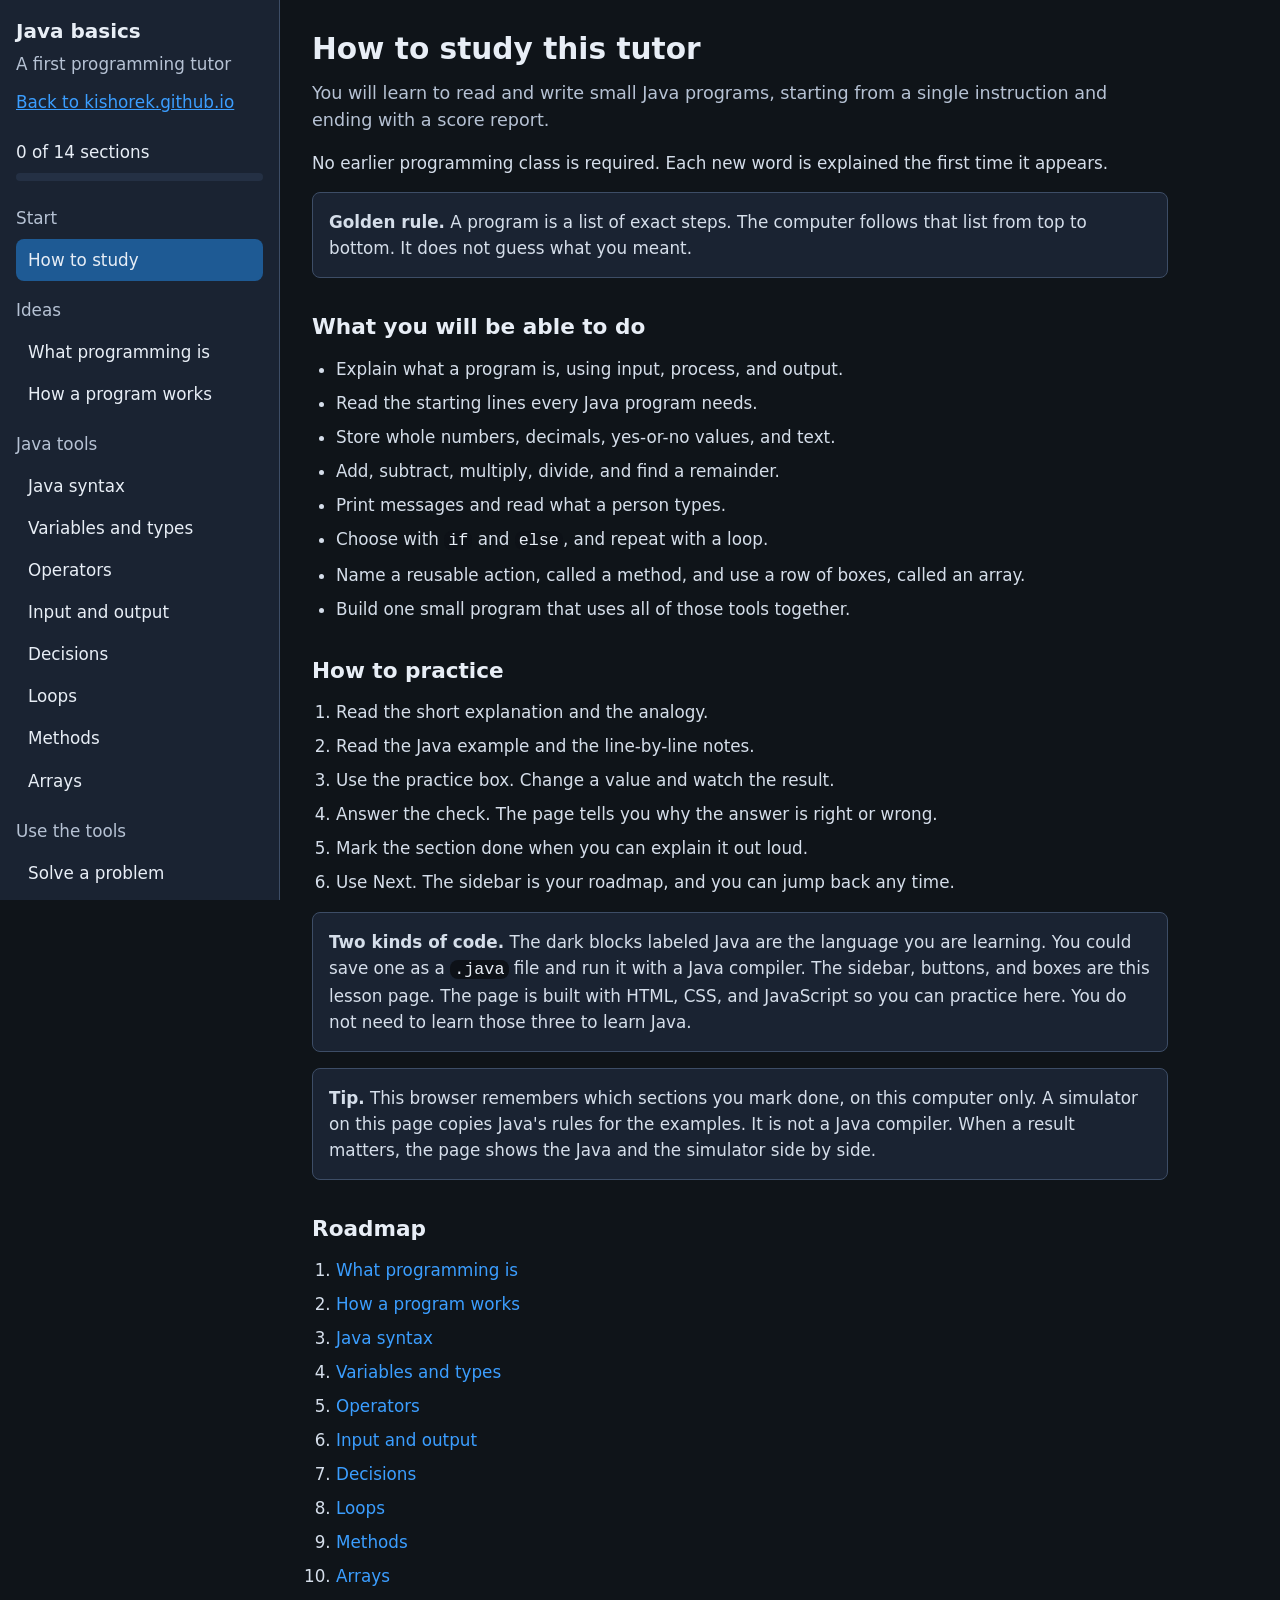
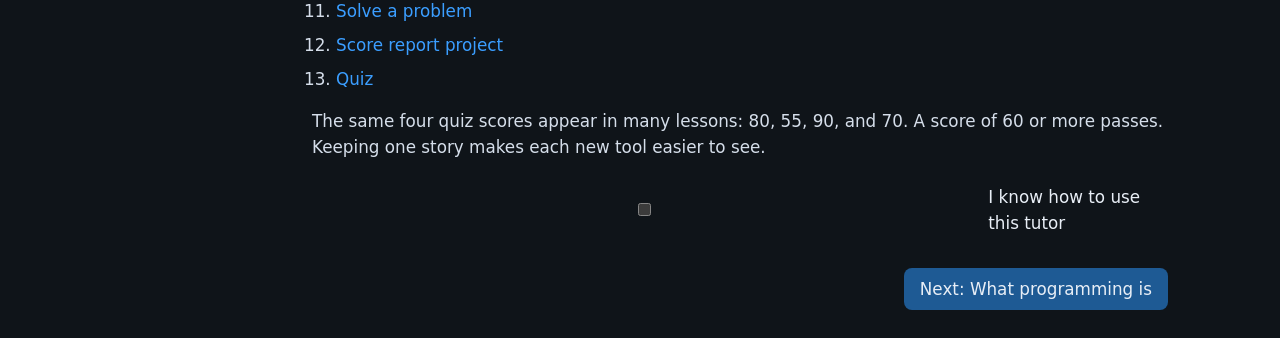
==== java-basics/index.html @ ac0aeadb "Add the Java basics tutor to the site." ====
<!DOCTYPE html>
<html lang="en">
<head>
  <meta charset="UTF-8">
  <meta name="viewport" content="width=device-width, initial-scale=1">
  <title>Java basics: Beginner tutor</title>
  <style>
    :root {
      --bg: #0f1419;
      --surface: #1a2332;
      --surface2: #243044;
      --border: #3d4d66;
      --text: #e8eef6;
      --muted: #b6c2d4;
      --accent: #3b9eff;
      --accent-dim: #1e5a94;
      --green: #3dd68c;
      --green-dim: #145c38;
      --orange: #f5a524;
      --red: #f07178;
      --code-bg: #0d1117;
      --radius: 8px;
      --font: system-ui, "Segoe UI", sans-serif;
      --mono: ui-monospace, "Cascadia Code", "Consolas", monospace;
      --space-1: 4px;
      --space-2: 8px;
      --space-3: 12px;
      --space-4: 16px;
      --space-5: 24px;
      --space-6: 32px;
      --space-7: 48px;
    }

    *, *::before, *::after { box-sizing: border-box; }

    html { color-scheme: dark; }

    body {
      margin: 0;
      background: var(--bg);
      color: #d5deea;
      font-family: var(--font);
      font-size: 1.05rem;
      line-height: 1.55;
    }

    .skip {
      position: absolute;
      left: -999px;
      top: var(--space-2);
      background: var(--accent-dim);
      color: var(--text);
      padding: var(--space-2) var(--space-3);
      z-index: 3;
    }

    .skip:focus { left: var(--space-2); }

    .app {
      display: grid;
      grid-template-columns: 280px 1fr;
      min-height: 100vh;
    }

    .sidebar {
      background: var(--surface);
      border-right: 1px solid var(--border);
      padding: var(--space-4);
      position: sticky;
      top: 0;
      height: 100vh;
      overflow: auto;
    }

    .logo strong {
      display: block;
      color: var(--text);
      font-size: 1.25rem;
    }

    .logo-sub {
      color: var(--muted);
      margin-top: var(--space-1);
    }

    .home-link {
      display: inline-block;
      margin-top: var(--space-3);
    }

    .home-link:hover { color: var(--text); }

    .progress-box { margin: var(--space-5) 0; }

    .progress-label {
      color: var(--text);
      margin-bottom: var(--space-2);
    }

    .progress-bar {
      height: var(--space-2);
      background: var(--surface2);
      border-radius: var(--radius);
    }

    .progress-fill {
      height: var(--space-2);
      width: 0;
      background: var(--accent);
      border-radius: var(--radius);
    }

    .menu-toggle { display: none; }

    .nav-section {
      color: var(--muted);
      margin: var(--space-4) 0 var(--space-2);
    }

    .nav-btn {
      display: block;
      width: 100%;
      text-align: left;
      background: transparent;
      color: var(--text);
      border: 0;
      border-radius: var(--radius);
      padding: var(--space-2) var(--space-3);
      font: inherit;
      cursor: pointer;
    }

    .nav-btn:hover { background: var(--surface2); color: var(--text); }

    .nav-btn.active { background: var(--accent-dim); color: var(--text); }

    .main {
      max-width: 920px;
      padding: var(--space-6);
    }

    .panel { display: none; }

    .panel.active { display: block; }

    h1 {
      font-size: 1.85rem;
      font-weight: 700;
      color: var(--text);
      margin: 0 0 var(--space-3);
      line-height: 1.2;
    }

    h2 {
      font-size: 1.35rem;
      font-weight: 600;
      color: var(--text);
      margin: var(--space-6) 0 var(--space-3);
    }

    h3 {
      font-size: 1.1rem;
      font-weight: 600;
      color: var(--text);
      margin: 0 0 var(--space-3);
    }

    p { margin: 0 0 var(--space-4); }

    .lead {
      color: var(--muted);
      font-size: 1.1rem;
    }

    ul, ol { margin: 0 0 var(--space-4); padding-left: var(--space-5); }

    li { margin-bottom: var(--space-2); }

    a { color: var(--accent); }

    code {
      font-family: var(--mono);
      color: var(--text);
      background: var(--code-bg);
      padding: 0 var(--space-1);
      border-radius: var(--radius);
    }

    pre {
      background: var(--code-bg);
      border: 1px solid var(--border);
      border-radius: var(--radius);
      padding: var(--space-4);
      overflow-x: auto;
      line-height: 1.5;
      font-family: var(--mono);
      font-size: 0.92rem;
      color: var(--text);
      margin: 0 0 var(--space-4);
    }

    pre .kw { color: #d2a8ff; }
    pre .str { color: #7ee0b0; }
    pre .num { color: #f5a524; }
    pre .cm { color: #9aa8bc; font-style: italic; }
    pre .fn { color: #79c0ff; }

    .card, .playground {
      background: var(--surface);
      border: 1px solid var(--border);
      border-radius: var(--radius);
      padding: var(--space-4);
      margin-bottom: var(--space-4);
    }

    .card p:last-child, .playground p:last-child { margin-bottom: 0; }

    details.card summary {
      cursor: pointer;
      font-weight: 600;
      color: var(--text);
    }

    details.card > * { margin-top: var(--space-3); }

    details.card > summary { margin-top: 0; }

    .compare {
      display: grid;
      grid-template-columns: 1fr 1fr;
      gap: var(--space-4);
      margin-bottom: var(--space-4);
    }

    .compare .card { margin-bottom: 0; }

    .flow, .box-row, .chips, .fields {
      display: flex;
      flex-wrap: wrap;
      gap: var(--space-3);
      margin-bottom: var(--space-4);
    }

    .flow-step, .var-box {
      background: var(--surface2);
      border: 1px solid var(--border);
      border-radius: var(--radius);
      padding: var(--space-3);
    }

    .flow-step { flex: 1; min-width: 160px; }

    .var-box { min-width: 120px; text-align: center; }

    .var-box .type, .var-box .idx { color: var(--muted); font-family: var(--mono); }

    .var-box .value {
      font-family: var(--mono);
      font-size: 1.25rem;
      color: var(--text);
      margin: var(--space-2) 0;
    }

    .var-box .label { color: var(--text); font-family: var(--mono); }

    .var-box.selected { background: var(--code-bg); }

    .table-wrap { overflow-x: auto; margin-bottom: var(--space-4); }

    table { width: 100%; border-collapse: collapse; }

    th, td {
      border: 1px solid var(--border);
      padding: var(--space-2) var(--space-3);
      text-align: left;
      vertical-align: top;
    }

    th { background: var(--surface2); color: var(--text); font-weight: 600; }

    .field { flex: 1; min-width: 140px; }

    label { display: block; color: var(--text); margin-bottom: var(--space-2); }

    input, select {
      width: 100%;
      background: var(--code-bg);
      color: var(--text);
      border: 1px solid var(--border);
      border-radius: var(--radius);
      padding: var(--space-2) var(--space-3);
      font: inherit;
    }

    .checkline {
      display: flex;
      gap: var(--space-3);
      align-items: center;
      margin-bottom: var(--space-4);
    }

    .checkline label { margin: 0; }

    .checkline input { width: auto; }

    .btn, .opt, .method-chip {
      font: inherit;
      cursor: pointer;
      border-radius: var(--radius);
      color: var(--text);
    }

    .btn {
      background: var(--accent-dim);
      color: var(--text);
      border: 0;
      padding: var(--space-2) var(--space-4);
    }

    .btn:hover { background: #174872; color: var(--text); }

    .btn.secondary {
      background: var(--surface2);
      color: var(--text);
      border: 1px solid var(--border);
    }

    .btn.secondary:hover { background: #2c3b52; color: var(--text); }

    .text-btn {
      background: none;
      border: 0;
      padding: 0;
      color: var(--accent);
      font: inherit;
      cursor: pointer;
      text-align: left;
    }

    .text-btn:hover { color: var(--text); }

    .method-chip {
      background: var(--surface2);
      border: 1px solid var(--border);
      padding: var(--space-2) var(--space-3);
    }

    .method-chip:hover { background: #2c3b52; color: var(--text); }

    .method-chip.active { background: var(--accent-dim); color: var(--text); }

    .result-box {
      font-family: var(--mono);
      background: var(--code-bg);
      border: 1px solid var(--border);
      border-radius: var(--radius);
      padding: var(--space-4);
      white-space: pre-wrap;
      color: var(--text);
      margin: 0 0 var(--space-4);
    }

    .ok { color: var(--green); }
    .err { color: var(--red); }

    .opt {
      display: block;
      width: 100%;
      text-align: left;
      margin-bottom: var(--space-2);
      background: var(--surface2);
      border: 1px solid var(--border);
      padding: var(--space-3);
    }

    .opt:hover { background: #2c3b52; color: var(--text); }

    .opt.correct { border-color: var(--green); }

    .opt.wrong { border-color: var(--red); }

    .opt[aria-disabled="true"] { cursor: default; }

    .opt[aria-disabled="true"]:hover { background: var(--surface2); }

    .feedback { margin-top: var(--space-3); }

    .feedback.good { color: var(--green); }

    .feedback.bad { color: var(--red); }

    .quiz-q { margin-bottom: var(--space-5); }

    .score-banner { font-size: 1.2rem; margin: var(--space-4) 0; color: var(--text); }

    .score-banner.good { color: var(--green); }

    .score-banner.mid { color: var(--orange); }

    .score-banner.bad { color: var(--red); }

    .mark-done {
      display: flex;
      gap: var(--space-3);
      align-items: center;
      margin-top: var(--space-5);
    }

    .mark-done label { margin: 0; }

    .panel-nav {
      display: flex;
      justify-content: space-between;
      gap: var(--space-3);
      margin-top: var(--space-6);
    }

    .action-list { list-style: none; padding: 0; margin: 0 0 var(--space-4); }

    .action-list li {
      display: flex;
      justify-content: space-between;
      gap: var(--space-3);
      align-items: center;
      background: var(--surface2);
      border: 1px solid var(--border);
      border-radius: var(--radius);
      padding: var(--space-3);
      margin-bottom: var(--space-2);
    }

    .action-list li span { flex: 1; }

    .tea-actions { display: flex; gap: var(--space-2); }

    .road-state { color: var(--text); margin-left: var(--space-2); }

    button:focus-visible, input:focus-visible, select:focus-visible, summary:focus-visible, a:focus-visible {
      outline: 2px solid var(--accent);
      outline-offset: 2px;
    }

    [hidden] { display: none !important; }

    @media (max-width: 900px) {
      .app { grid-template-columns: 1fr; }
      .sidebar {
        position: sticky;
        top: 0;
        height: auto;
        max-height: 100vh;
        z-index: 2;
        border-right: 0;
        border-bottom: 1px solid var(--border);
      }
      .menu-toggle { display: block; width: 100%; margin: var(--space-4) 0 var(--space-3); }
      .nav-links { display: none; }
      .nav-links.open { display: block; }
      .main { padding: var(--space-4); }
      .compare { grid-template-columns: 1fr; }
    }
  </style>
</head>
<body>
<a class="skip" href="#main">Skip to lesson</a>
<div class="app">
  <aside class="sidebar">
    <div class="logo">
      <strong>Java basics</strong>
      <div class="logo-sub">A first programming tutor</div>
      <a class="home-link" href="https://kishorek.github.io/">Back to kishorek.github.io</a>
    </div>
    <div class="progress-box">
      <div class="progress-label" id="progressCount">0 of 14 sections</div>
      <div class="progress-bar" aria-hidden="true"><div class="progress-fill" id="progressFill"></div></div>
    </div>
    <button class="menu-toggle btn secondary" id="menuToggle" type="button" aria-expanded="false" aria-controls="navLinks">Sections</button>
    <nav class="nav-links" id="navLinks" aria-label="Lessons">
      <div class="nav-section">Start</div>
      <button class="nav-btn active" type="button" data-panel="welcome" data-label="How to study">How to study</button>
      <div class="nav-section">Ideas</div>
      <button class="nav-btn" type="button" data-panel="what" data-label="What programming is">What programming is</button>
      <button class="nav-btn" type="button" data-panel="how" data-label="How a program works">How a program works</button>
      <div class="nav-section">Java tools</div>
      <button class="nav-btn" type="button" data-panel="syntax" data-label="Java syntax">Java syntax</button>
      <button class="nav-btn" type="button" data-panel="variables" data-label="Variables and types">Variables and types</button>
      <button class="nav-btn" type="button" data-panel="operators" data-label="Operators">Operators</button>
      <button class="nav-btn" type="button" data-panel="io" data-label="Input and output">Input and output</button>
      <button class="nav-btn" type="button" data-panel="conditions" data-label="Decisions">Decisions</button>
      <button class="nav-btn" type="button" data-panel="loops" data-label="Loops">Loops</button>
      <button class="nav-btn" type="button" data-panel="methods" data-label="Methods">Methods</button>
      <button class="nav-btn" type="button" data-panel="arrays" data-label="Arrays">Arrays</button>
      <div class="nav-section">Use the tools</div>
      <button class="nav-btn" type="button" data-panel="solve" data-label="Solve a problem">Solve a problem</button>
      <button class="nav-btn" type="button" data-panel="project" data-label="Score report">Score report</button>
      <button class="nav-btn" type="button" data-panel="quiz" data-label="Quiz">Quiz</button>
    </nav>
  </aside>
  <main class="main" id="main" tabindex="-1">
    <section class="panel active" id="welcome">
      <h1>How to study this tutor</h1>
      <p class="lead">You will learn to read and write small Java programs, starting from a single instruction and ending with a score report.</p>
      <p>No earlier programming class is required. Each new word is explained the first time it appears.</p>
      <div class="card"><p><strong>Golden rule.</strong> A program is a list of exact steps. The computer follows that list from top to bottom. It does not guess what you meant.</p></div>
      <h2>What you will be able to do</h2>
      <ul>
        <li>Explain what a program is, using input, process, and output.</li>
        <li>Read the starting lines every Java program needs.</li>
        <li>Store whole numbers, decimals, yes-or-no values, and text.</li>
        <li>Add, subtract, multiply, divide, and find a remainder.</li>
        <li>Print messages and read what a person types.</li>
        <li>Choose with <code>if</code> and <code>else</code>, and repeat with a loop.</li>
        <li>Name a reusable action, called a method, and use a row of boxes, called an array.</li>
        <li>Build one small program that uses all of those tools together.</li>
      </ul>
      <h2>How to practice</h2>
      <ol class="steps">
        <li>Read the short explanation and the analogy.</li>
        <li>Read the Java example and the line-by-line notes.</li>
        <li>Use the practice box. Change a value and watch the result.</li>
        <li>Answer the check. The page tells you why the answer is right or wrong.</li>
        <li>Mark the section done when you can explain it out loud.</li>
        <li>Use Next. The sidebar is your roadmap, and you can jump back any time.</li>
      </ol>
      <div class="card"><p><strong>Two kinds of code.</strong> The dark blocks labeled Java are the language you are learning. You could save one as a <code>.java</code> file and run it with a Java compiler. The sidebar, buttons, and boxes are this lesson page. The page is built with HTML, CSS, and JavaScript so you can practice here. You do not need to learn those three to learn Java.</p></div>
      <div class="card"><p><strong>Tip.</strong> This browser remembers which sections you mark done, on this computer only. A simulator on this page copies Java's rules for the examples. It is not a Java compiler. When a result matters, the page shows the Java and the simulator side by side.</p></div>
      <h2>Roadmap</h2>
      <ol class="steps" id="roadmap">
        <li><button class="text-btn" type="button" data-go="what">What programming is</button><span class="road-state" data-road="what"></span></li>
        <li><button class="text-btn" type="button" data-go="how">How a program works</button><span class="road-state" data-road="how"></span></li>
        <li><button class="text-btn" type="button" data-go="syntax">Java syntax</button><span class="road-state" data-road="syntax"></span></li>
        <li><button class="text-btn" type="button" data-go="variables">Variables and types</button><span class="road-state" data-road="variables"></span></li>
        <li><button class="text-btn" type="button" data-go="operators">Operators</button><span class="road-state" data-road="operators"></span></li>
        <li><button class="text-btn" type="button" data-go="io">Input and output</button><span class="road-state" data-road="io"></span></li>
        <li><button class="text-btn" type="button" data-go="conditions">Decisions</button><span class="road-state" data-road="conditions"></span></li>
        <li><button class="text-btn" type="button" data-go="loops">Loops</button><span class="road-state" data-road="loops"></span></li>
        <li><button class="text-btn" type="button" data-go="methods">Methods</button><span class="road-state" data-road="methods"></span></li>
        <li><button class="text-btn" type="button" data-go="arrays">Arrays</button><span class="road-state" data-road="arrays"></span></li>
        <li><button class="text-btn" type="button" data-go="solve">Solve a problem</button><span class="road-state" data-road="solve"></span></li>
        <li><button class="text-btn" type="button" data-go="project">Score report project</button><span class="road-state" data-road="project"></span></li>
        <li><button class="text-btn" type="button" data-go="quiz">Quiz</button><span class="road-state" data-road="quiz"></span></li>
      </ol>
      <p>The same four quiz scores appear in many lessons: 80, 55, 90, and 70. A score of 60 or more passes. Keeping one story makes each new tool easier to see.</p>
      <div class="mark-done">
        <input type="checkbox" id="done-welcome" class="done-box" data-section="welcome">
        <label for="done-welcome">I know how to use this tutor</label>
      </div>
      <div class="panel-nav">
        <span></span>
        <button class="btn" type="button" data-go="what">Next: What programming is</button>
      </div>
    </section>
    <section class="panel" id="what">
      <h1>What programming is</h1>
      <p class="lead">Programming is writing exact instructions that a computer can follow.</p>
      <p>People can hear a fuzzy request and fill in the gaps. A computer cannot. If a step is missing, or the order is wrong, the result is wrong. That is not the computer being difficult. It is the computer doing exactly what the list says.</p>
      <div class="card"><p><strong>Analogy.</strong> A recipe is a program for a cook. "Add salt" is too vague, because the cook must guess the amount. "Add 1 teaspoon of salt" is an instruction. A program is a recipe written so carefully that no guessing is left.</p></div>
      <h2>A first look at Java</h2>
      <p>Java is one programming language. This is Java. Each line is one instruction. The computer starts at the top.</p>
      <p>Java:</p>
<pre><span class="fn">System</span>.out.println(<span class="str">"Boil the water"</span>);
<span class="fn">System</span>.out.println(<span class="str">"Pour the water over the tea bag"</span>);
<span class="fn">System</span>.out.println(<span class="str">"Wait two minutes"</span>);</pre>
      <p>Output:</p>
      <div class="result-box">Boil the water
Pour the water over the tea bag
Wait two minutes</div>
      <h2>Line by line</h2>
      <ol>
        <li><code>System.out.println</code> means "print this, then move to the next line." You will see it in almost every early program.</li>
        <li>The words in double quotes are text. They print exactly as written.</li>
        <li>The semicolon ends the instruction. It is the period at the end of the sentence.</li>
        <li>The next line does not run until the line above it has finished.</li>
      </ol>
      <details class="card">
        <summary>Full Java program</summary>
        <p>A real file needs a frame around those lines. The syntax lesson explains the frame. This is the whole program:</p>
<pre><span class="kw">public class</span> <span class="fn">Tea</span> {
    <span class="kw">public static void</span> main(<span class="fn">String</span>[] args) {
        <span class="fn">System</span>.out.println(<span class="str">"Boil the water"</span>);
        <span class="fn">System</span>.out.println(<span class="str">"Pour the water over the tea bag"</span>);
        <span class="fn">System</span>.out.println(<span class="str">"Wait two minutes"</span>);
    }
}</pre>
      </details>
      <div class="compare">
        <div class="card">
          <h3>Before</h3>
          <p>Make tea.</p>
          <p>A person might know what you mean. A computer does not know which steps you intended.</p>
        </div>
        <div class="card">
          <h3>After</h3>
          <p>Boil the water. Pour it over the tea bag. Wait two minutes.</p>
          <p>Each step is visible, and the order is part of the instruction.</p>
        </div>
      </div>
      <h2>Try it yourself</h2>
      <div class="playground">
        <p>These steps are scrambled. Move them until the tea would actually work. The Java under the list always prints the steps in the current order.</p>
        <ul class="action-list" id="teaList"></ul>
        <p>Java for this order:</p>
        <pre id="teaCode"></pre>
        <p>Simulator result:</p>
        <div class="result-box" id="teaResult" aria-live="polite"></div>
      </div>
      <div class="card"><p><strong>Mistake.</strong> Beginners write the way they talk to a friend: "make it nice" or "do the usual thing." Those words hide choices. Name the action, the amount, and the order.</p></div>
      <div class="card"><p><strong>Key takeaway.</strong> A program is an exact list. Order matters, because the computer will not rearrange it for you.</p></div>
      <div class="card quiz-q" data-why="A program needs an action and an amount. Words like some, better, and seems done leave a guess in the instruction.">
        <p><strong>Check.</strong> Which instruction can a computer follow without guessing?</p>
        <button class="opt" type="button" data-correct="false" data-label="Add some salt">Add some salt</button>
        <button class="opt" type="button" data-correct="true" data-label="Add 1 teaspoon of salt">Add 1 teaspoon of salt</button>
        <button class="opt" type="button" data-correct="false" data-label="Make it taste better">Make it taste better</button>
        <button class="opt" type="button" data-correct="false" data-label="Cook until it seems done">Cook until it seems done</button>
        <div class="feedback" hidden></div>
      </div>
      <div class="mark-done">
        <input type="checkbox" id="done-what" class="done-box" data-section="what">
        <label for="done-what">I can explain what a program is</label>
      </div>
      <div class="panel-nav">
        <button class="btn secondary" type="button" data-go="welcome">Back: How to study</button>
        <button class="btn" type="button" data-go="how">Next: How a program works</button>
      </div>
    </section>

    <section class="panel" id="how">
      <h1>How a program works</h1>
      <p class="lead">Most small programs do three things: take data in, work on it, and send a result out.</p>
      <p>Those three parts have names. <strong>Input</strong> is data that comes in. <strong>Process</strong> is the work. <strong>Output</strong> is the result that comes out. A program only knows the input you give it. It does not remember the price from a conversation you had away from the keyboard.</p>
      <div class="card"><p><strong>Analogy.</strong> A cashier receives money (input), subtracts the price (process), and hands you the change (output). If you never say the price, the cashier cannot invent it. Your program has the same limit.</p></div>
      <h2>Change from a purchase</h2>
      <p>The sample price is 12 and the amount paid is 20. The work is subtraction.</p>
      <p>Java, inside <code>main</code>:</p>
<pre><span class="kw">int</span> price = <span class="num">12</span>;
<span class="kw">int</span> paid = <span class="num">20</span>;
<span class="kw">int</span> change = paid - price;
<span class="fn">System</span>.out.println(change);</pre>
      <p>Output:</p>
      <div class="result-box">8</div>
      <h2>Line by line</h2>
      <ol>
        <li><code>int price = 12;</code> stores the whole number 12 in a box labeled <code>price</code>. <code>int</code> means whole number. The next lesson spends more time on boxes.</li>
        <li><code>int paid = 20;</code> stores 20 in a second box.</li>
        <li><code>int change = paid - price;</code> subtracts the two stored numbers and stores the answer. This is the process.</li>
        <li><code>System.out.println(change);</code> prints what is inside <code>change</code>. There are no quotes, so Java prints the number, not the word change.</li>
      </ol>
      <div class="flow" aria-label="Input, process, and output">
        <div class="flow-step">
          <h3>1. Input</h3>
          <p>price holds <span id="flowPrice">12</span></p>
          <p>paid holds <span id="flowPaid">20</span></p>
        </div>
        <div class="flow-step">
          <h3>2. Process</h3>
          <p>change = paid - price</p>
          <p id="flowWork">20 - 12</p>
        </div>
        <div class="flow-step">
          <h3>3. Output</h3>
          <p>print the change</p>
          <p id="flowOut">8</p>
        </div>
      </div>
      <h2>Try it yourself</h2>
      <div class="playground">
        <p>Change the price or the amount paid. The diagram and the printed line update together. Use whole numbers.</p>
        <div class="fields">
          <div class="field">
            <label for="priceInput">Price</label>
            <input id="priceInput" value="12" inputmode="numeric" autocomplete="off">
          </div>
          <div class="field">
            <label for="paidInput">Amount paid</label>
            <input id="paidInput" value="20" inputmode="numeric" autocomplete="off">
          </div>
        </div>
        <p>Java for these numbers:</p>
        <pre id="changeCode"></pre>
        <p>Simulator result:</p>
        <div class="result-box" id="changeResult" aria-live="polite"></div>
      </div>
      <div class="card"><p><strong>Mistake.</strong> Writing a program that uses a fact you never stored. If the price is only in your head, <code>price</code> does not exist yet. Every fact the process needs must be input, or a number you typed into the program.</p></div>
      <div class="card"><p><strong>Key takeaway.</strong> Find the input, name the process, and check the output. When a program misbehaves, one of those three is usually the reason.</p></div>
      <div class="card quiz-q" data-why="The process is the subtraction. 20 minus 12 is 8, and println prints that stored result.">
        <p><strong>Check.</strong> price is 12 and paid is 20. What is printed by <code>change = paid - price</code>?</p>
        <button class="opt" type="button" data-correct="false" data-label="12">12</button>
        <button class="opt" type="button" data-correct="false" data-label="20">20</button>
        <button class="opt" type="button" data-correct="true" data-label="8">8</button>
        <button class="opt" type="button" data-correct="false" data-label="32">32</button>
        <div class="feedback" hidden></div>
      </div>
      <div class="mark-done">
        <input type="checkbox" id="done-how" class="done-box" data-section="how">
        <label for="done-how">I can point to input, process, and output</label>
      </div>
      <div class="panel-nav">
        <button class="btn secondary" type="button" data-go="what">Back: What programming is</button>
        <button class="btn" type="button" data-go="syntax">Next: Java syntax</button>
      </div>
    </section>

    <section class="panel" id="syntax">
      <h1>Java syntax</h1>
      <p class="lead">Syntax is the grammar: the rules for how symbols and words may be arranged.</p>
      <p>English rejects "Cat the sat" even though the words are familiar. Java rejects a line when a semicolon, quote, brace, or capital letter is in the wrong place. A <strong>compiler</strong> is the checker that translates Java before it can run. If the grammar is wrong, the compiler stops and reports an error. It does not run the program, and it does not fix the line for you.</p>
      <div class="card"><p><strong>Analogy.</strong> A form with required boxes works the same way. If your name is written on the signature line, the form is rejected. The reader does not hunt through the page to guess which line you meant.</p></div>
      <h2>The boilerplate frame</h2>
      <p><strong>Boilerplate</strong> means the same starting lines you wrap around the work. Copy this frame often. Your real steps go where the comment is.</p>
      <p>Java:</p>
<pre><span class="kw">public class</span> <span class="fn">Hello</span> {
    <span class="kw">public static void</span> main(<span class="fn">String</span>[] args) {
        <span class="cm">// Your steps go here.</span>
        <span class="fn">System</span>.out.println(<span class="str">"Hello"</span>);
    }
}</pre>
      <p>Output:</p>
      <div class="result-box">Hello</div>
      <h2>Line by line</h2>
      <ol>
        <li><code>public class Hello</code> names the program Hello. The file must be saved as <code>Hello.java</code>. The capital H must match.</li>
        <li>The <code>{ }</code> braces group the lines that belong together. Every opening brace needs a closing brace.</li>
        <li><code>public static void main(String[] args)</code> is the starting point. Java begins there. <code>args</code> can hold extra words typed at startup. You can ignore <code>args</code> for now, but the frame still needs it.</li>
        <li><code>public</code> means other code is allowed to use this. <code>static</code> means <code>main</code> can start without building an object first. <code>void</code> means <code>main</code> does not hand a value back. Treat these three words as part of the frame until the methods lesson.</li>
        <li><code>//</code> starts a comment. Java skips the rest of that line. Comments are notes for people.</li>
        <li><code>System.out.println("Hello");</code> prints Hello and ends with a semicolon.</li>
      </ol>
      <div class="card"><p><strong>Tip.</strong> Java cares about capital letters. <code>System</code> and <code>system</code> are different. Text uses double quotes. A comment uses <code>//</code> and is not printed.</p></div>
      <h2>Before and after</h2>
      <div class="compare">
        <div class="card">
          <h3>Before</h3>
<pre><span class="fn">System</span>.out.println(<span class="str">"Hello"</span>)</pre>
          <p>The semicolon is missing, so the compiler rejects the file.</p>
        </div>
        <div class="card">
          <h3>After</h3>
<pre><span class="fn">System</span>.out.println(<span class="str">"Hello"</span>);</pre>
          <p>The semicolon ends the statement. This line can compile.</p>
        </div>
      </div>
      <h2>Try it yourself</h2>
      <div class="playground">
        <p>Pick a broken program. Read the plain-language reason, then compare it with the fix.</p>
        <div class="field">
          <label for="bugPick">Broken program</label>
          <select id="bugPick">
            <option value="semi">Missing semicolon</option>
            <option value="lower">Lowercase string type</option>
            <option value="quotes">Single quotes around a word</option>
            <option value="file">Class name does not match the file</option>
          </select>
        </div>
        <div id="bugHost"></div>
      </div>
      <div id="bugTemplates" hidden>
        <div data-bug="semi">
          <div class="compare">
            <div class="card"><h3>Before</h3>
<pre><span class="fn">System</span>.out.println(<span class="str">"Hello"</span>)</pre></div>
            <div class="card"><h3>After</h3>
<pre><span class="fn">System</span>.out.println(<span class="str">"Hello"</span>);</pre></div>
          </div>
          <p>The compiler expected a semicolon at the end of the print statement. Add it. Do not add a second one later.</p>
        </div>
        <div data-bug="lower">
          <div class="compare">
            <div class="card"><h3>Before</h3>
<pre>string name = <span class="str">"Maya"</span>;</pre></div>
            <div class="card"><h3>After</h3>
<pre><span class="fn">String</span> name = <span class="str">"Maya"</span>;</pre></div>
          </div>
          <p>The text type is <code>String</code> with a capital S. Java has no type named <code>string</code>.</p>
        </div>
        <div data-bug="quotes">
          <div class="compare">
            <div class="card"><h3>Before</h3>
<pre><span class="fn">String</span> name = 'Maya';</pre></div>
            <div class="card"><h3>After</h3>
<pre><span class="fn">String</span> name = <span class="str">"Maya"</span>;</pre></div>
          </div>
          <p>Single quotes are for one character, such as <code>'A'</code>. A word needs double quotes.</p>
        </div>
        <div data-bug="file">
          <div class="compare">
            <div class="card"><h3>Before</h3>
<pre><span class="cm">// Saved as Hello.java</span>
<span class="kw">public class</span> <span class="fn">Goodbye</span> {
    <span class="kw">public static void</span> main(<span class="fn">String</span>[] args) {
        <span class="fn">System</span>.out.println(<span class="str">"Hi"</span>);
    }
}</pre></div>
            <div class="card"><h3>After</h3>
<pre><span class="cm">// Saved as Hello.java</span>
<span class="kw">public class</span> <span class="fn">Hello</span> {
    <span class="kw">public static void</span> main(<span class="fn">String</span>[] args) {
        <span class="fn">System</span>.out.println(<span class="str">"Hi"</span>);
    }
}</pre></div>
          </div>
          <p>The public class is named Goodbye, but the file is Hello.java. Those names must match, including capitals. Rename the class, or rename the file to Goodbye.java.</p>
        </div>
      </div>
      <div class="card"><p><strong>Exam trap.</strong> A missing semicolon, a lowercase <code>string</code>, single quotes around a word, and a class name that does not match the file are four of the first errors beginners hit. The compiler message names the problem. Read it as a grammar note, not as a verdict that you cannot program.</p></div>
      <div class="card"><p><strong>Key takeaway.</strong> Statements end with semicolons, groups use braces, text uses double quotes, and the public class name matches the file name.</p></div>
      <div class="card quiz-q" data-why="A public class must use the same name as its file, including capital letters. Hello and hello are different names in Java.">
        <p><strong>Check.</strong> The file is saved as Hello.java. Which class name will compile?</p>
        <button class="opt" type="button" data-correct="false" data-label="hello">hello</button>
        <button class="opt" type="button" data-correct="false" data-label="Goodbye">Goodbye</button>
        <button class="opt" type="button" data-correct="true" data-label="Hello">Hello</button>
        <button class="opt" type="button" data-correct="false" data-label="Main">Main</button>
        <div class="feedback" hidden></div>
      </div>
      <div class="mark-done">
        <input type="checkbox" id="done-syntax" class="done-box" data-section="syntax">
        <label for="done-syntax">I can read a small Java class</label>
      </div>
      <div class="panel-nav">
        <button class="btn secondary" type="button" data-go="how">Back: How a program works</button>
        <button class="btn" type="button" data-go="variables">Next: Variables and types</button>
      </div>
    </section>
    <section class="panel" id="variables">
      <h1>Variables and types</h1>
      <p class="lead">A variable is a labeled box that holds one value. The type says what kind of value the box may hold.</p>
      <p>You create a box with a <strong>declaration</strong>: the type, then the name, then <code>=</code>, then the value. The word <strong>assign</strong> means "put this value into the box." A later assignment replaces what was inside. It does not create a second box.</p>
      <div class="card"><p><strong>Analogy.</strong> A closet has labeled boxes. The label is the variable name. The kind of box is the type: a tray for whole numbers, a jar for decimals, a switch for yes or no, a folder for text. Java refuses to put text into a whole-number tray.</p></div>
      <h2>Maya's quiz facts</h2>
      <p>Java, inside <code>main</code>:</p>
<pre><span class="fn">String</span> name = <span class="str">"Maya"</span>;
<span class="kw">int</span> score = <span class="num">80</span>;
<span class="kw">double</span> average = <span class="num">73.75</span>;
<span class="kw">boolean</span> passed = <span class="kw">true</span>;
<span class="kw">char</span> grade = <span class="str">'B'</span>;
<span class="fn">System</span>.out.println(name);
<span class="fn">System</span>.out.println(score);</pre>
      <p>Output:</p>
      <div class="result-box">Maya
80</div>
      <div class="box-row" aria-label="Five variable boxes">
        <div class="var-box"><div class="label">name</div><div class="type">String</div><div class="value">"Maya"</div></div>
        <div class="var-box"><div class="label">score</div><div class="type">int</div><div class="value">80</div></div>
        <div class="var-box"><div class="label">average</div><div class="type">double</div><div class="value">73.75</div></div>
        <div class="var-box"><div class="label">passed</div><div class="type">boolean</div><div class="value">true</div></div>
        <div class="var-box"><div class="label">grade</div><div class="type">char</div><div class="value">'B'</div></div>
      </div>
      <h2>Line by line</h2>
      <ol>
        <li><code>String name = "Maya";</code> creates a text box. The type starts with a capital S. The text uses double quotes.</li>
        <li><code>int score = 80;</code> creates a whole-number box. No quotes and no decimal point.</li>
        <li><code>double average = 73.75;</code> creates a decimal box. A <strong>double</strong> can hold a fraction.</li>
        <li><code>boolean passed = true;</code> creates a yes-or-no box. A <strong>boolean</strong> holds only <code>true</code> or <code>false</code>, in lowercase.</li>
        <li><code>char grade = 'B';</code> holds exactly one character, in single quotes.</li>
        <li>The two print lines read the boxes. <code>name</code> has no quotes here, so Java prints the contents, Maya, not the label.</li>
      </ol>
      <div class="table-wrap">
        <table>
          <thead>
            <tr><th>Type</th><th>Holds</th><th>Example</th></tr>
          </thead>
          <tbody>
            <tr><td><code>int</code></td><td>Whole numbers</td><td><code>80</code></td></tr>
            <tr><td><code>double</code></td><td>Decimals</td><td><code>73.75</code></td></tr>
            <tr><td><code>boolean</code></td><td>true or false</td><td><code>true</code></td></tr>
            <tr><td><code>char</code></td><td>One character</td><td><code>'B'</code></td></tr>
            <tr><td><code>String</code></td><td>Text</td><td><code>"Maya"</code></td></tr>
          </tbody>
        </table>
      </div>
      <div class="card"><p><strong>Tip.</strong> Start a variable name with a lowercase letter, then use letters or digits: <code>scoreOne</code>. No spaces. Class names, like <code>Hello</code>, usually start with a capital. Variable names usually do not.</p></div>
      <h2>Try it yourself</h2>
      <div class="playground">
        <p>Build one box. If the value does not fit the type, the page says why. Try your age as an <code>int</code>, then try your name as a <code>String</code>.</p>
        <div class="fields">
          <div class="field">
            <label for="varName">Name</label>
            <input id="varName" value="score" autocomplete="off">
          </div>
          <div class="field">
            <label for="varType">Type</label>
            <select id="varType">
              <option value="int">int</option>
              <option value="double">double</option>
              <option value="boolean">boolean</option>
              <option value="char">char</option>
              <option value="String">String</option>
            </select>
          </div>
          <div class="field">
            <label for="varValue">Value</label>
            <input id="varValue" value="80" autocomplete="off">
          </div>
        </div>
        <div class="box-row" id="varBox"></div>
        <p>Java:</p>
        <pre id="varLine"></pre>
        <div class="result-box" id="varMsg" aria-live="polite"></div>
      </div>
      <div class="card"><p><strong>Mistake.</strong> Using a box before you store a value, or writing <code>string</code> in lowercase. Local variables in <code>main</code> must be assigned before they are read. The type <code>String</code> always has a capital S.</p></div>
      <div class="card"><p><strong>Key takeaway.</strong> Type, name, value. The type is the kind of box. The name is the label. <code>=</code> puts a fitting value inside.</p></div>
      <div class="card quiz-q" data-why="int stores a whole number. 73.75 needs double, true needs boolean, and quoted Maya needs String.">
        <p><strong>Check.</strong> Which value can be stored in an <code>int</code> variable?</p>
        <button class="opt" type="button" data-correct="false" data-label="73.75">73.75</button>
        <button class="opt" type="button" data-correct="false" data-label="true">true</button>
        <button class="opt" type="button" data-correct="false" data-label="&quot;Maya&quot;">"Maya"</button>
        <button class="opt" type="button" data-correct="true" data-label="80">80</button>
        <div class="feedback" hidden></div>
      </div>
      <div class="mark-done">
        <input type="checkbox" id="done-variables" class="done-box" data-section="variables">
        <label for="done-variables">I can declare int, double, boolean, and String</label>
      </div>
      <div class="panel-nav">
        <button class="btn secondary" type="button" data-go="syntax">Back: Java syntax</button>
        <button class="btn" type="button" data-go="operators">Next: Operators</button>
      </div>
    </section>

    <section class="panel" id="operators">
      <h1>Operators</h1>
      <p class="lead">An operator is a symbol that does a job on values, such as adding them or asking whether they are equal.</p>
      <p><code>=</code> is not a question. It stores the value on the right into the box on the left. <code>==</code> is the question "are these equal?" Mixing them up is one of the most common early bugs.</p>
      <div class="card"><p><strong>Analogy.</strong> Arithmetic operators are calculator buttons. Comparison operators are yes-or-no questions. The remainder operator <code>%</code> is what is left after you share cookies evenly: 10 cookies and 3 friends means each friend gets 3, and 1 cookie remains.</p></div>
      <h2>Sharing 10 cookies</h2>
      <p>Java, inside <code>main</code>:</p>
<pre><span class="kw">int</span> cookies = <span class="num">10</span>;
<span class="kw">int</span> friends = <span class="num">3</span>;
<span class="kw">int</span> each = cookies / friends;
<span class="kw">int</span> leftover = cookies % friends;
<span class="fn">System</span>.out.println(each);
<span class="fn">System</span>.out.println(leftover);</pre>
      <p>Output:</p>
      <div class="result-box">3
1</div>
      <h2>Line by line</h2>
      <ol>
        <li><code>int cookies = 10;</code> and <code>int friends = 3;</code> store the two inputs.</li>
        <li><code>cookies / friends</code> divides. Both values are <code>int</code>, so Java keeps the whole number 3 and cuts off the fraction.</li>
        <li><code>cookies % friends</code> is the remainder, 1. <code>%</code> is pronounced "mod."</li>
        <li>The prints show 3, then 1. Nothing in the program rounds 3.333 up to 4.</li>
      </ol>
      <div class="table-wrap">
        <table>
          <thead>
            <tr><th>Operator</th><th>Meaning</th><th>Example</th><th>Result</th></tr>
          </thead>
          <tbody>
            <tr><td><code>+</code></td><td>Add</td><td><code>2 + 3</code></td><td>5</td></tr>
            <tr><td><code>-</code></td><td>Subtract</td><td><code>20 - 12</code></td><td>8</td></tr>
            <tr><td><code>*</code></td><td>Multiply</td><td><code>4 * 3</code></td><td>12</td></tr>
            <tr><td><code>/</code></td><td>Divide</td><td><code>7 / 2</code> as ints</td><td>3</td></tr>
            <tr><td><code>%</code></td><td>Remainder</td><td><code>10 % 3</code></td><td>1</td></tr>
            <tr><td><code>==</code></td><td>Equal?</td><td><code>5 == 5</code></td><td>true</td></tr>
            <tr><td><code>!=</code></td><td>Not equal?</td><td><code>5 != 3</code></td><td>true</td></tr>
            <tr><td><code>&gt;</code> <code>&lt;</code> <code>&gt;=</code> <code>&lt;=</code></td><td>Compare size</td><td><code>72 &gt;= 60</code></td><td>true</td></tr>
          </tbody>
        </table>
      </div>
      <div class="compare">
        <div class="card">
          <h3>Before</h3>
<pre><span class="kw">int</span> score = <span class="num">60</span>;
<span class="kw">if</span> (score = <span class="num">70</span>) { }</pre>
          <p><code>=</code> tries to store 70. A decision needs a yes-or-no question, so this does not compile.</p>
        </div>
        <div class="card">
          <h3>After</h3>
<pre><span class="kw">int</span> score = <span class="num">60</span>;
<span class="kw">if</span> (score == <span class="num">70</span>) { }</pre>
          <p><code>==</code> asks the question. Here the answer is false, because 60 and 70 differ.</p>
        </div>
      </div>
      <h2>Try it yourself</h2>
      <div class="playground">
        <p>Use whole numbers first and divide. Then switch to decimals and divide the same pair. The results differ on purpose.</p>
        <div class="fields">
          <div class="field">
            <label for="opA">Left number</label>
            <input id="opA" value="10" autocomplete="off">
          </div>
          <div class="field">
            <label for="opOp">Operator</label>
            <select id="opOp">
              <option value="+">+ add</option>
              <option value="-">- subtract</option>
              <option value="*">* multiply</option>
              <option value="/" selected>/ divide</option>
              <option value="%">% remainder</option>
              <option value="==">== equal</option>
              <option value="!=">!= not equal</option>
              <option value=">">&gt; greater</option>
              <option value="&lt;">&lt; less</option>
              <option value=">=">&gt;= at least</option>
              <option value="&lt;=">&lt;= at most</option>
            </select>
          </div>
          <div class="field">
            <label for="opB">Right number</label>
            <input id="opB" value="3" autocomplete="off">
          </div>
          <div class="field">
            <label for="opMode">Number kind</label>
            <select id="opMode">
              <option value="int">Whole numbers (int)</option>
              <option value="double">Decimals (double)</option>
            </select>
          </div>
        </div>
        <p>Simulator result:</p>
        <div class="result-box" id="opOut" aria-live="polite"></div>
      </div>
      <div class="playground">
        <p>Java does <code>*</code> and <code>/</code> before <code>+</code> and <code>-</code>. Parentheses run first. Change the three whole numbers and compare the two expressions.</p>
        <div class="fields">
          <div class="field"><label for="precX">x</label><input id="precX" value="2" autocomplete="off"></div>
          <div class="field"><label for="precY">y</label><input id="precY" value="3" autocomplete="off"></div>
          <div class="field"><label for="precZ">z</label><input id="precZ" value="4" autocomplete="off"></div>
        </div>
        <div class="result-box" id="precOut" aria-live="polite"></div>
      </div>
      <div class="playground">
        <p><code>&amp;&amp;</code> means and. Both sides must be true. <code>||</code> means or. One true side is enough. A student passes this rule when the score is at least 60 and absences are under 3.</p>
        <div class="fields">
          <div class="field"><label for="logicScore">Score</label><input id="logicScore" value="72" autocomplete="off"></div>
          <div class="field"><label for="logicMiss">Absences</label><input id="logicMiss" value="1" autocomplete="off"></div>
        </div>
        <p>Java:</p>
<pre><span class="kw">if</span> (score &gt;= <span class="num">60</span> &amp;&amp; absences &lt; <span class="num">3</span>) {
    <span class="fn">System</span>.out.println(<span class="str">"Pass"</span>);
}</pre>
        <div class="result-box" id="logicOut" aria-live="polite"></div>
      </div>
      <div class="card"><p><strong>Exam trap.</strong> <code>7 / 2</code> is 3 when both numbers are <code>int</code>, not 3.5. The fraction is cut off, not rounded. <code>7.0 / 2.0</code> keeps a decimal. Also, <code>=</code> stores a value and <code>==</code> compares.</p></div>
      <div class="card"><p><strong>Key takeaway.</strong> <code>/</code> and <code>%</code> answer different questions. Integer division drops the fraction. <code>=</code> stores. <code>==</code> asks.</p></div>
      <div class="card quiz-q" data-why="The % operator is the remainder. 3 fits into 10 three times, and 1 is left over.">
        <p><strong>Check.</strong> What is <code>10 % 3</code>?</p>
        <button class="opt" type="button" data-correct="false" data-label="3">3</button>
        <button class="opt" type="button" data-correct="true" data-label="1">1</button>
        <button class="opt" type="button" data-correct="false" data-label="0">0</button>
        <button class="opt" type="button" data-correct="false" data-label="30">30</button>
        <div class="feedback" hidden></div>
      </div>
      <div class="mark-done">
        <input type="checkbox" id="done-operators" class="done-box" data-section="operators">
        <label for="done-operators">I can predict + - * / % and comparisons</label>
      </div>
      <div class="panel-nav">
        <button class="btn secondary" type="button" data-go="variables">Back: Variables and types</button>
        <button class="btn" type="button" data-go="io">Next: Input and output</button>
      </div>
    </section>

    <section class="panel" id="io">
      <h1>Input and output</h1>
      <p class="lead">Output is what the program prints. Input is what a person types while the program is running.</p>
      <p><code>System.out.println</code> prints and then moves to the next line. <code>System.out.print</code> prints and stays on the same line. To listen to the keyboard, Java uses a <strong>Scanner</strong>. You create one, then ask it for a line of text or a whole number.</p>
      <div class="card"><p><strong>Analogy.</strong> <code>println</code> is speaking a sentence and taking a breath. <code>print</code> is speaking and staying on the same line so the person can answer beside the question. A Scanner is the program's ears.</p></div>
      <h2>Ask for a name</h2>
      <p>Java:</p>
<pre><span class="kw">import</span> java.util.Scanner;

<span class="kw">public class</span> <span class="fn">AskName</span> {
    <span class="kw">public static void</span> main(<span class="fn">String</span>[] args) {
        Scanner input = <span class="kw">new</span> Scanner(<span class="fn">System</span>.in);
        <span class="fn">System</span>.out.print(<span class="str">"Your name: "</span>);
        <span class="fn">String</span> name = input.nextLine();
        <span class="fn">System</span>.out.println(<span class="str">"Hello, "</span> + name);
        input.close();
    }
}</pre>
      <p>If the person types Maya, the output is:</p>
      <div class="result-box">Your name: Maya
Hello, Maya</div>
      <h2>Line by line</h2>
      <ol>
        <li><code>import java.util.Scanner;</code> tells Java where the Scanner type lives. Import lines go above the class.</li>
        <li><code>Scanner input = new Scanner(System.in);</code> builds a listener named <code>input</code>. <code>System.in</code> means the keyboard. <code>new</code> builds it.</li>
        <li><code>print</code>, not <code>println</code>, shows the question and leaves the cursor on that line.</li>
        <li><code>nextLine()</code> waits until Enter, then returns the whole line, spaces included. The parentheses mean "do this action now."</li>
        <li><code>"Hello, " + name</code> joins text. The <code>+</code> operator adds numbers, and it also joins text when either side is text.</li>
        <li><code>input.close();</code> says you are done listening. In a one-read practice program, this is the usual last step.</li>
      </ol>
      <div class="compare">
        <div class="card">
          <h3>print</h3>
<pre><span class="fn">System</span>.out.print(<span class="str">"Hi"</span>);
<span class="fn">System</span>.out.print(<span class="str">"Maya"</span>);</pre>
          <p>Output: <code>HiMaya</code> on one line.</p>
        </div>
        <div class="card">
          <h3>println</h3>
<pre><span class="fn">System</span>.out.println(<span class="str">"Hi"</span>);
<span class="fn">System</span>.out.println(<span class="str">"Maya"</span>);</pre>
          <p>Output: Hi, then Maya on the next line.</p>
        </div>
      </div>
      <h2>Try it yourself</h2>
      <div class="playground">
        <p>Type a full name, including a space, and a whole-number age. <code>nextLine</code> keeps both names. This page plays the role of Scanner.</p>
        <div class="fields">
          <div class="field">
            <label for="ioName">Name typed by the person</label>
            <input id="ioName" value="Maya" autocomplete="off">
          </div>
          <div class="field">
            <label for="ioAge">Age typed next</label>
            <input id="ioAge" value="15" inputmode="numeric" autocomplete="off">
          </div>
        </div>
        <p>Java that reads those two answers:</p>
<pre>Scanner input = <span class="kw">new</span> Scanner(<span class="fn">System</span>.in);
<span class="fn">System</span>.out.print(<span class="str">"Your name: "</span>);
<span class="fn">String</span> name = input.nextLine();
<span class="kw">int</span> age = input.nextInt();
<span class="fn">System</span>.out.println(<span class="str">"Hello, "</span> + name);
<span class="fn">System</span>.out.println(<span class="str">"You are "</span> + age + <span class="str">" years old."</span>);</pre>
        <p>Simulator result:</p>
        <div class="result-box" id="ioOut" aria-live="polite"></div>
      </div>
      <div class="card"><p><strong>Exam trap.</strong> <code>nextInt()</code> reads the digits and stops before the Enter key. If the next listen is <code>nextLine()</code>, that call can swallow the leftover Enter and return an empty line. After <code>nextInt()</code>, call an extra <code>nextLine()</code> to clear that leftover before you read real text.</p></div>
      <details class="card">
        <summary>The leftover Enter, in code</summary>
<pre><span class="kw">int</span> age = input.nextInt();
input.nextLine(); <span class="cm">// clear the leftover Enter</span>
<span class="fn">String</span> city = input.nextLine();</pre>
        <p>Skip the extra <code>nextLine()</code> and <code>city</code> may become an empty string even though the person typed a city.</p>
      </details>
      <div class="card"><p><strong>Key takeaway.</strong> <code>println</code> speaks and moves down. <code>nextLine</code> hears a whole line. <code>nextInt</code> hears a whole number. Joining text uses <code>+</code>.</p></div>
      <div class="card quiz-q" data-why="nextLine waits for Enter and returns the whole line, spaces included. nextInt reads a whole number only. println writes output. main is the starting point.">
        <p><strong>Check.</strong> Which action reads a full line of text, including spaces?</p>
        <button class="opt" type="button" data-correct="false" data-label="nextInt">nextInt</button>
        <button class="opt" type="button" data-correct="true" data-label="nextLine">nextLine</button>
        <button class="opt" type="button" data-correct="false" data-label="println">println</button>
        <button class="opt" type="button" data-correct="false" data-label="main">main</button>
        <div class="feedback" hidden></div>
      </div>
      <div class="mark-done">
        <input type="checkbox" id="done-io" class="done-box" data-section="io">
        <label for="done-io">I can read input and print output</label>
      </div>
      <div class="panel-nav">
        <button class="btn secondary" type="button" data-go="operators">Back: Operators</button>
        <button class="btn" type="button" data-go="conditions">Next: Decisions</button>
      </div>
    </section>
    <section class="panel" id="conditions">
      <h1>Decisions</h1>
      <p class="lead"><code>if</code> runs a group of lines only when a yes-or-no test is true. <code>else</code> runs when that test is false.</p>
      <p>The test goes in parentheses and must be a boolean: true or false. Comparison operators such as <code>&gt;=</code> produce that boolean. You can chain more tests with <code>else if</code>. Java checks them from top to bottom and runs only the first match.</p>
      <div class="card"><p><strong>Analogy.</strong> A decision is a fork in a path. The sign says "score at least 60." If the sign is true, you take the Pass path. If it is false, you take the other path. You do not walk both paths.</p></div>
      <h2>Pass or try again</h2>
      <p>Java, inside <code>main</code>:</p>
<pre><span class="kw">int</span> score = <span class="num">72</span>;
<span class="kw">if</span> (score &gt;= <span class="num">60</span>) {
    <span class="fn">System</span>.out.println(<span class="str">"Pass"</span>);
} <span class="kw">else</span> {
    <span class="fn">System</span>.out.println(<span class="str">"Try again"</span>);
}</pre>
      <p>Output:</p>
      <div class="result-box">Pass</div>
      <h2>Line by line</h2>
      <ol>
        <li><code>int score = 72;</code> stores the input.</li>
        <li><code>if (score &gt;= 60)</code> asks the question. 72 &gt;= 60 is true. There is no semicolon here. The brace group is the body.</li>
        <li>Because the test is true, Java prints Pass and skips <code>else</code>.</li>
        <li>If the score were 59, the test would be false and Java would print Try again instead.</li>
      </ol>
      <h2>A letter-grade chain</h2>
      <p>Java, inside <code>main</code>, for the same score 72:</p>
<pre><span class="kw">if</span> (score &gt;= <span class="num">90</span>) {
    <span class="fn">System</span>.out.println(<span class="str">"A"</span>);
} <span class="kw">else if</span> (score &gt;= <span class="num">80</span>) {
    <span class="fn">System</span>.out.println(<span class="str">"B"</span>);
} <span class="kw">else if</span> (score &gt;= <span class="num">70</span>) {
    <span class="fn">System</span>.out.println(<span class="str">"C"</span>);
} <span class="kw">else if</span> (score &gt;= <span class="num">60</span>) {
    <span class="fn">System</span>.out.println(<span class="str">"D"</span>);
} <span class="kw">else</span> {
    <span class="fn">System</span>.out.println(<span class="str">"F"</span>);
}</pre>
      <p>Output:</p>
      <div class="result-box">C</div>
      <p>72 fails the A test and the B test. It passes the C test, so Java prints C and does not look at D or F.</p>
      <div class="compare">
        <div class="card">
          <h3>Before</h3>
<pre><span class="kw">if</span> (score &gt;= <span class="num">60</span>); {
    <span class="fn">System</span>.out.println(<span class="str">"Pass"</span>);
}</pre>
          <p>The semicolon ends the <code>if</code> immediately. The print is no longer inside the decision, so it runs even when the score fails.</p>
        </div>
        <div class="card">
          <h3>After</h3>
<pre><span class="kw">if</span> (score &gt;= <span class="num">60</span>) {
    <span class="fn">System</span>.out.println(<span class="str">"Pass"</span>);
}</pre>
          <p>The brace group belongs to the <code>if</code>. Pass prints only when the test is true.</p>
        </div>
      </div>
      <h2>Try it yourself</h2>
      <div class="playground">
        <p>Type a whole-number score. Read which tests fail, which one matches, and what would print.</p>
        <div class="field">
          <label for="gradeScore">Score</label>
          <input id="gradeScore" value="72" inputmode="numeric" autocomplete="off">
        </div>
        <div class="flow" id="gradeFlow"></div>
        <p>Simulator result:</p>
        <div class="result-box" id="gradeOut" aria-live="polite"></div>
      </div>
      <div class="card"><p><strong>Exam trap.</strong> A semicolon right after <code>if (score &gt;= 60)</code> closes the decision before the braces. The lines you meant to protect then run every time. Also compare numbers with <code>==</code>, never with a single <code>=</code>.</p></div>
      <div class="card"><p><strong>Key takeaway.</strong> <code>if</code> takes the true path. <code>else</code> takes the false path. <code>else if</code> tries the next question only when earlier questions were false.</p></div>
      <div class="card quiz-q" data-why="59 >= 60 is false, so Java skips the if body and runs the else body.">
        <p><strong>Check.</strong> score is 59. The test is <code>score &gt;= 60</code>. What runs?</p>
        <button class="opt" type="button" data-correct="false" data-label="The if branch">The if branch</button>
        <button class="opt" type="button" data-correct="true" data-label="The else branch">The else branch</button>
        <button class="opt" type="button" data-correct="false" data-label="Both branches">Both branches</button>
        <button class="opt" type="button" data-correct="false" data-label="main starts again">main starts again</button>
        <div class="feedback" hidden></div>
      </div>
      <div class="mark-done">
        <input type="checkbox" id="done-conditions" class="done-box" data-section="conditions">
        <label for="done-conditions">I can choose if, else if, and else</label>
      </div>
      <div class="panel-nav">
        <button class="btn secondary" type="button" data-go="io">Back: Input and output</button>
        <button class="btn" type="button" data-go="loops">Next: Loops</button>
      </div>
    </section>

    <section class="panel" id="loops">
      <h1>Loops</h1>
      <p class="lead">A loop repeats a group of lines while a test stays true.</p>
      <p>Use a <code>for</code> loop when you can count the repeats. Use a <code>while</code> loop when you should keep going until a situation changes. Both need a test that can eventually become false. Otherwise the program repeats forever.</p>
      <div class="card"><p><strong>Analogy.</strong> "Run 3 laps" is a <code>for</code> loop: you know the count before you start. "Stir until the sauce thickens" is a <code>while</code> loop: you check the sauce, stir, and check again. If you never look at the sauce, you would stir forever.</p></div>
      <h2>Three laps</h2>
      <p>Java, inside <code>main</code>:</p>
<pre><span class="kw">for</span> (<span class="kw">int</span> i = <span class="num">1</span>; i &lt;= <span class="num">3</span>; i++) {
    <span class="fn">System</span>.out.println(<span class="str">"Lap "</span> + i);
}</pre>
      <p>Output:</p>
      <div class="result-box">Lap 1
Lap 2
Lap 3</div>
      <h2>Line by line</h2>
      <ol>
        <li><code>int i = 1</code> runs once, before the first lap. <code>i</code> is the counter.</li>
        <li><code>i &lt;= 3</code> is checked before every lap. When it is false, the loop stops.</li>
        <li>The body prints <code>Lap</code> joined to the current number.</li>
        <li><code>i++</code> means <code>i = i + 1</code>. It runs after the body, then Java checks the test again.</li>
        <li>So <code>i</code> becomes 1, 2, and 3. When <code>i</code> becomes 4, <code>4 &lt;= 3</code> is false and nothing more prints.</li>
      </ol>
      <div class="compare">
        <div class="card">
          <h3>for, when you can count</h3>
<pre><span class="kw">for</span> (<span class="kw">int</span> i = <span class="num">1</span>; i &lt;= <span class="num">3</span>; i++) {
    <span class="fn">System</span>.out.println(<span class="str">"Lap "</span> + i);
}</pre>
        </div>
        <div class="card">
          <h3>while, same three laps</h3>
<pre><span class="kw">int</span> i = <span class="num">1</span>;
<span class="kw">while</span> (i &lt;= <span class="num">3</span>) {
    <span class="fn">System</span>.out.println(<span class="str">"Lap "</span> + i);
    i++;
}</pre>
        </div>
      </div>
      <p>Both print Lap 1, Lap 2, and Lap 3. The <code>while</code> version shows the counter, the test, and the <code>i++</code> as separate lines. The <code>for</code> version packs those three into the header.</p>
      <h2>Try it yourself</h2>
      <div class="playground">
        <p>Set the lap count from 1 to 6. The last row is the check that stops the loop. That row prints nothing.</p>
        <div class="field">
          <label for="lapCount">How many laps? The test is i &lt;= this number</label>
          <input id="lapCount" value="3" inputmode="numeric" autocomplete="off">
        </div>
        <div class="table-wrap">
          <table>
            <thead>
              <tr><th>i at the check</th><th>Is i &lt;= laps?</th><th>What prints</th><th>i after i++</th></tr>
            </thead>
            <tbody id="lapBody"></tbody>
          </table>
        </div>
        <div class="result-box" id="lapOut" aria-live="polite"></div>
      </div>
      <div class="card"><p><strong>Exam trap.</strong> <code>i &lt;= 3</code> includes 3. <code>i &lt; 3</code> stops before 3, so a counter that starts at 1 prints only Lap 1 and Lap 2. The other trap is a <code>while</code> that never changes <code>i</code>. The test stays true, and the program never reaches the next line after the loop.</p></div>
      <details class="card">
        <summary>A loop that never stops</summary>
<pre><span class="kw">int</span> i = <span class="num">1</span>;
<span class="kw">while</span> (i &lt;= <span class="num">3</span>) {
    <span class="fn">System</span>.out.println(<span class="str">"Lap "</span> + i);
}</pre>
        <p><code>i</code> stays 1, so <code>i &lt;= 3</code> stays true. Add <code>i++</code> inside the braces, the way the working <code>while</code> example does.</p>
      </details>
      <div class="card"><p><strong>Key takeaway.</strong> A counted loop needs a start, a test, and a change. If the change is missing, or the test can never fail, the loop does not end.</p></div>
      <div class="card quiz-q" data-why="i becomes 1, then 2, then 3. Each of those values passes i <= 3. When i becomes 4, the test fails and the loop stops.">
        <p><strong>Check.</strong> How many lines does <code>for (int i = 1; i &lt;= 3; i++)</code> print?</p>
        <button class="opt" type="button" data-correct="false" data-label="2">2</button>
        <button class="opt" type="button" data-correct="true" data-label="3">3</button>
        <button class="opt" type="button" data-correct="false" data-label="4">4</button>
        <button class="opt" type="button" data-correct="false" data-label="The loop never stops">The loop never stops</button>
        <div class="feedback" hidden></div>
      </div>
      <div class="mark-done">
        <input type="checkbox" id="done-loops" class="done-box" data-section="loops">
        <label for="done-loops">I can trace a for loop</label>
      </div>
      <div class="panel-nav">
        <button class="btn secondary" type="button" data-go="conditions">Back: Decisions</button>
        <button class="btn" type="button" data-go="methods">Next: Methods</button>
      </div>
    </section>

    <section class="panel" id="methods">
      <h1>Methods</h1>
      <p class="lead">A method is a named action you can run again by calling its name.</p>
      <p>You have already called methods. <code>println</code> and <code>nextLine</code> are methods other people wrote. A <strong>call</strong> is the moment you use the name, usually with parentheses. Now you will write your own.</p>
      <p>A <strong>parameter</strong> is a box in the method's definition, waiting for a value. An <strong>argument</strong> is the value you hand in at the call. <code>return</code> sends a value back to the caller and leaves the method. <code>void</code> means "this method does not send a value back."</p>
      <div class="card"><p><strong>Analogy.</strong> A coffee-machine button is a method. "Beans" and "water" printed on the machine are parameters. The beans you insert are arguments. The cup that comes out is the return value. Printing a message is like the machine beeping. The beep is not the cup. If you needed the cup, a beep is not enough.</p></div>
      <h2>Add two scores</h2>
      <p>Java:</p>
<pre><span class="kw">public class</span> <span class="fn">Adder</span> {
    <span class="kw">public static int</span> add(<span class="kw">int</span> a, <span class="kw">int</span> b) {
        <span class="kw">return</span> a + b;
    }

    <span class="kw">public static void</span> main(<span class="fn">String</span>[] args) {
        <span class="kw">int</span> total = add(<span class="num">80</span>, <span class="num">55</span>);
        <span class="fn">System</span>.out.println(total);
    }
}</pre>
      <p>Output:</p>
      <div class="result-box">135</div>
      <h2>Line by line</h2>
      <ol>
        <li><code>public static int add(int a, int b)</code> defines a method named <code>add</code>. It promises to return an <code>int</code>. <code>a</code> and <code>b</code> are parameters.</li>
        <li><code>return a + b;</code> adds the two numbers and hands the sum back.</li>
        <li><code>main</code> still starts the program. Defining <code>add</code> does not run it.</li>
        <li><code>add(80, 55)</code> calls the method. 80 and 55 are the arguments. They are copied into <code>a</code> and <code>b</code>.</li>
        <li><code>int total = ...</code> stores the returned 135. Then <code>println</code> prints that stored value.</li>
      </ol>
      <div class="compare">
        <div class="card">
          <h3>Before</h3>
<pre><span class="kw">public static int</span> add(<span class="kw">int</span> a, <span class="kw">int</span> b) {
    <span class="fn">System</span>.out.println(a + b);
}</pre>
          <p>The method promised an <code>int</code> and did not return one. Printing is not returning. This file does not compile.</p>
        </div>
        <div class="card">
          <h3>After</h3>
<pre><span class="kw">public static int</span> add(<span class="kw">int</span> a, <span class="kw">int</span> b) {
    <span class="kw">return</span> a + b;
}</pre>
          <p>The caller can store the sum. Print later, in <code>main</code>, if a person needs to see it.</p>
        </div>
      </div>
      <h2>Try it yourself</h2>
      <div class="playground">
        <p>Call <code>add</code> with two whole numbers. The return value is what <code>main</code> receives. The method does not print by itself.</p>
        <div class="fields">
          <div class="field"><label for="addA">First argument</label><input id="addA" value="80" autocomplete="off"></div>
          <div class="field"><label for="addB">Second argument</label><input id="addB" value="55" autocomplete="off"></div>
        </div>
        <p>Java call:</p>
        <pre id="addCode"></pre>
        <p>Simulator result:</p>
        <div class="result-box" id="addOut" aria-live="polite"></div>
      </div>
      <div class="card"><p><strong>Exam trap.</strong> To compare text, call <code>equals</code>. <code>==</code> on two strings asks whether they are the same object, not whether the letters match. Beginners should write <code>name.equals("Maya")</code>.</p></div>
      <p>Java, inside <code>main</code>:</p>
<pre><span class="fn">String</span> name = <span class="str">"Maya"</span>;
<span class="kw">if</span> (name.equals(<span class="str">"Maya"</span>)) {
    <span class="fn">System</span>.out.println(<span class="str">"Hi Maya"</span>);
}</pre>
      <p><code>equals</code> is a method the String type already has. It returns <code>true</code> or <code>false</code>. Here it returns true, so the program prints Hi Maya.</p>
      <div class="card"><p><strong>Mistake.</strong> Forgetting <code>return</code> in a method that promised a value, or printing inside the method and expecting <code>main</code> to receive that printed number. The caller only receives what you return.</p></div>
      <div class="card"><p><strong>Key takeaway.</strong> A method packages steps under a name. Arguments go in. <code>return</code> sends one value back. <code>void</code> sends nothing back.</p></div>
      <div class="card quiz-q" data-why="80 and 55 are the arguments. add returns their sum, 135, and main stores that return value.">
        <p><strong>Check.</strong> <code>add</code> returns <code>a + b</code>. What is the result of <code>add(80, 55)</code>?</p>
        <button class="opt" type="button" data-correct="false" data-label="80">80</button>
        <button class="opt" type="button" data-correct="false" data-label="55">55</button>
        <button class="opt" type="button" data-correct="true" data-label="135">135</button>
        <button class="opt" type="button" data-correct="false" data-label="The text a + b">The text a + b</button>
        <div class="feedback" hidden></div>
      </div>
      <div class="mark-done">
        <input type="checkbox" id="done-methods" class="done-box" data-section="methods">
        <label for="done-methods">I can write a method that returns a value</label>
      </div>
      <div class="panel-nav">
        <button class="btn secondary" type="button" data-go="loops">Back: Loops</button>
        <button class="btn" type="button" data-go="arrays">Next: Arrays</button>
      </div>
    </section>
    <section class="panel" id="arrays">
      <h1>Arrays</h1>
      <p class="lead">An array is a numbered row of boxes that share one name. The position number is the index, and the first index is 0.</p>
      <p>One <code>int</code> holds one score. An <code>int[]</code> holds a row of scores. You read a box with <code>scores[0]</code>, <code>scores[1]</code>, and so on. <code>scores.length</code> is how many boxes exist. It has no parentheses. The last valid index is <code>length - 1</code>, not <code>length</code>.</p>
      <div class="card"><p><strong>Analogy.</strong> A row of mailboxes is numbered starting at 0, not 1. If four mailboxes exist, they are 0, 1, 2, and 3. Asking for mailbox 4 does not wrap around. There is no mailbox 4.</p></div>
      <h2>Four quiz scores</h2>
      <p>Java, inside <code>main</code>:</p>
<pre><span class="kw">int</span>[] scores = {<span class="num">80</span>, <span class="num">55</span>, <span class="num">90</span>, <span class="num">70</span>};
<span class="fn">System</span>.out.println(scores[<span class="num">0</span>]);
<span class="fn">System</span>.out.println(scores.length);</pre>
      <p>Output:</p>
      <div class="result-box">80
4</div>
      <div class="box-row" aria-label="Array boxes for 80, 55, 90, and 70">
        <div class="var-box"><div class="idx">index 0</div><div class="value">80</div></div>
        <div class="var-box"><div class="idx">index 1</div><div class="value">55</div></div>
        <div class="var-box"><div class="idx">index 2</div><div class="value">90</div></div>
        <div class="var-box"><div class="idx">index 3</div><div class="value">70</div></div>
      </div>
      <h2>Line by line</h2>
      <ol>
        <li><code>int[]</code> means "a row of ints." The braces list the starting values in order.</li>
        <li><code>scores[0]</code> reads the first box. The value is 80, not 55.</li>
        <li><code>scores.length</code> is 4, because four values were listed. The indexes are still 0, 1, 2, and 3.</li>
        <li>A loop visits every box without writing each index by hand:</li>
      </ol>
<pre><span class="kw">for</span> (<span class="kw">int</span> i = <span class="num">0</span>; i &lt; scores.length; i++) {
    <span class="fn">System</span>.out.println(scores[i]);
}</pre>
      <p>The test is <code>i &lt; scores.length</code>, not <code>i &lt;= scores.length</code>. The counter starts at 0 and stops before 4, so it visits 0, 1, 2, and 3.</p>
      <div class="compare">
        <div class="card">
          <h3>Before</h3>
<pre><span class="kw">for</span> (<span class="kw">int</span> i = <span class="num">0</span>; i &lt;= scores.length; i++) {
    <span class="fn">System</span>.out.println(scores[i]);
}</pre>
          <p>When <code>i</code> is 4, the body asks for a box that is not there. Java stops with an error.</p>
        </div>
        <div class="card">
          <h3>After</h3>
<pre><span class="kw">for</span> (<span class="kw">int</span> i = <span class="num">0</span>; i &lt; scores.length; i++) {
    <span class="fn">System</span>.out.println(scores[i]);
}</pre>
          <p>The loop stops when <code>i</code> reaches the length. Every real box is printed once.</p>
        </div>
      </div>
      <h2>Try it yourself</h2>
      <div class="playground">
        <p>Edit the four scores, then pick an index. Index 4 is included so you can see the out-of-range mistake. Uncheck the safe loop test to see which indexes a bad header would touch.</p>
        <div class="fields">
          <div class="field"><label for="arr0">scores[0]</label><input id="arr0" value="80" autocomplete="off"></div>
          <div class="field"><label for="arr1">scores[1]</label><input id="arr1" value="55" autocomplete="off"></div>
          <div class="field"><label for="arr2">scores[2]</label><input id="arr2" value="90" autocomplete="off"></div>
          <div class="field"><label for="arr3">scores[3]</label><input id="arr3" value="70" autocomplete="off"></div>
        </div>
        <div class="fields">
          <div class="field">
            <label for="arrIndex">Index to read</label>
            <select id="arrIndex">
              <option value="0">0</option>
              <option value="1">1</option>
              <option value="2">2</option>
              <option value="3">3</option>
              <option value="4">4 (not a real box)</option>
            </select>
          </div>
        </div>
        <div class="box-row" id="arrayBoxes"></div>
        <div class="checkline">
          <input type="checkbox" id="arrSafe" checked>
          <label for="arrSafe">Safe test: i &lt; scores.length</label>
        </div>
        <p>Simulator result:</p>
        <div class="result-box" id="arrOut" aria-live="polite"></div>
      </div>
      <div class="card"><p><strong>Exam trap.</strong> The first index is 0. For four scores, the last index is 3. <code>length</code> is 4 and is not a valid index. <code>scores.length</code> has no parentheses. A text value uses <code>name.length()</code> with parentheses. Arrays and strings do not share that spelling.</p></div>
      <div class="card"><p><strong>Key takeaway.</strong> One name, many numbered boxes, counting from 0. Loop while <code>i &lt; scores.length</code>.</p></div>
      <div class="card quiz-q" data-why="Four values use indexes 0, 1, 2, and 3. length is 4. The last index is length - 1, which is 3. The last value, 70, is what the box holds, not the index.">
        <p><strong>Check.</strong> <code>int[] scores = {80, 55, 90, 70}</code>. What is the last valid index?</p>
        <button class="opt" type="button" data-correct="false" data-label="0">0</button>
        <button class="opt" type="button" data-correct="false" data-label="4">4</button>
        <button class="opt" type="button" data-correct="false" data-label="70">70</button>
        <button class="opt" type="button" data-correct="true" data-label="3">3</button>
        <div class="feedback" hidden></div>
      </div>
      <div class="mark-done">
        <input type="checkbox" id="done-arrays" class="done-box" data-section="arrays">
        <label for="done-arrays">I can read and loop through an array</label>
      </div>
      <div class="panel-nav">
        <button class="btn secondary" type="button" data-go="methods">Back: Methods</button>
        <button class="btn" type="button" data-go="solve">Next: Solve a problem</button>
      </div>
    </section>

    <section class="panel" id="solve">
      <h1>Solve a problem</h1>
      <p class="lead">Write the goal in plain words before you write Java. Code is the last step, not the first.</p>
      <p>Beginners often stare at a blank file because they are trying to invent syntax and the idea at the same time. Separate them. A short plan tells you which tools you need: a variable, a decision, a loop, a method, or an array.</p>
      <div class="card"><p><strong>Analogy.</strong> Planning a trip comes before driving. You name the destination, the start, and the stops. Then you drive. Starting the car with no destination feels busy, and you still do not arrive.</p></div>
      <h2>The six steps</h2>
      <ol>
        <li>Say the goal in one sentence.</li>
        <li>List the input.</li>
        <li>List the output.</li>
        <li>Write the steps in plain words.</li>
        <li>Turn each step into Java.</li>
        <li>Check the Java with a sample you can do by hand.</li>
      </ol>
      <h2>Worked example: even or odd</h2>
      <p><strong>Goal.</strong> Say whether a whole number is even or odd.</p>
      <p><strong>Input.</strong> One <code>int</code>, named <code>n</code>.</p>
      <p><strong>Output.</strong> The word even or the word odd.</p>
      <p><strong>Plain steps.</strong> Divide by 2 and look at the remainder. If the remainder is 0, the number is even. Otherwise it is odd.</p>
      <p>Java, inside <code>main</code>:</p>
<pre><span class="kw">int</span> n = <span class="num">7</span>;
<span class="kw">if</span> (n % <span class="num">2</span> == <span class="num">0</span>) {
    <span class="fn">System</span>.out.println(<span class="str">"even"</span>);
} <span class="kw">else</span> {
    <span class="fn">System</span>.out.println(<span class="str">"odd"</span>);
}</pre>
      <p>Output:</p>
      <div class="result-box">odd</div>
      <h2>Line by line</h2>
      <ol>
        <li><code>int n = 7;</code> is the sample input.</li>
        <li><code>n % 2</code> is the remainder. 7 % 2 is 1.</li>
        <li><code>== 0</code> asks whether that remainder is zero. 1 == 0 is false.</li>
        <li><code>else</code> prints odd. A hand check with 8 gives remainder 0, so the <code>if</code> path would print even.</li>
      </ol>
      <h2>Try it yourself</h2>
      <div class="playground">
        <p>Pick a task. The page loads a sample, rebuilds the Java for your numbers, and traces the steps. Do the sample by hand, then change a number.</p>
        <div class="chips" role="group" aria-label="Practice tasks">
          <button class="method-chip active" type="button" data-task="even">Even or odd</button>
          <button class="method-chip" type="button" data-task="largest">Largest of three</button>
          <button class="method-chip" type="button" data-task="sum">Sum of scores</button>
          <button class="method-chip" type="button" data-task="count">Count the passes</button>
        </div>
        <div data-task-panel="even">
          <div class="field"><label for="evenN">n</label><input id="evenN" value="7" autocomplete="off"></div>
        </div>
        <div data-task-panel="largest" hidden>
          <div class="fields">
            <div class="field"><label for="bigA">a</label><input id="bigA" value="80" autocomplete="off"></div>
            <div class="field"><label for="bigB">b</label><input id="bigB" value="55" autocomplete="off"></div>
            <div class="field"><label for="bigC">c</label><input id="bigC" value="90" autocomplete="off"></div>
          </div>
        </div>
        <div data-task-panel="sum" hidden>
          <div class="fields">
            <div class="field"><label for="sum0">scores[0]</label><input id="sum0" value="80" autocomplete="off"></div>
            <div class="field"><label for="sum1">scores[1]</label><input id="sum1" value="55" autocomplete="off"></div>
            <div class="field"><label for="sum2">scores[2]</label><input id="sum2" value="90" autocomplete="off"></div>
            <div class="field"><label for="sum3">scores[3]</label><input id="sum3" value="70" autocomplete="off"></div>
          </div>
        </div>
        <div data-task-panel="count" hidden>
          <div class="fields">
            <div class="field"><label for="pass0">scores[0]</label><input id="pass0" value="80" autocomplete="off"></div>
            <div class="field"><label for="pass1">scores[1]</label><input id="pass1" value="55" autocomplete="off"></div>
            <div class="field"><label for="pass2">scores[2]</label><input id="pass2" value="90" autocomplete="off"></div>
            <div class="field"><label for="pass3">scores[3]</label><input id="pass3" value="70" autocomplete="off"></div>
            <div class="field"><label for="solvePass">Pass mark</label><input id="solvePass" value="60" autocomplete="off"></div>
          </div>
        </div>
        <p>Java for these numbers:</p>
        <pre id="solveCode"></pre>
        <p>Simulator result:</p>
        <div class="result-box" id="solveOut" aria-live="polite"></div>
      </div>
      <div class="card"><p><strong>Mistake.</strong> Typing Java before the goal, the input, and the output are clear. A loop is not a plan. It is a tool you choose after you know you must visit every item.</p></div>
      <div class="card"><p><strong>Key takeaway.</strong> One sentence for the goal, a sample you can check by hand, then Java. If the sample and the program disagree, trust the hand check and fix the program.</p></div>
      <div class="card quiz-q" data-why="A one-sentence goal tells you the input, the output, and the steps. The import line and the loops come after that plan.">
        <p><strong>Check.</strong> What should you write first?</p>
        <button class="opt" type="button" data-correct="false" data-label="The whole program from memory">The whole program from memory</button>
        <button class="opt" type="button" data-correct="true" data-label="The goal in one plain sentence">The goal in one plain sentence</button>
        <button class="opt" type="button" data-correct="false" data-label="A loop, before you know the goal">A loop, before you know the goal</button>
        <button class="opt" type="button" data-correct="false" data-label="The import line">The import line</button>
        <div class="feedback" hidden></div>
      </div>
      <div class="mark-done">
        <input type="checkbox" id="done-solve" class="done-box" data-section="solve">
        <label for="done-solve">I can turn a goal into steps</label>
      </div>
      <div class="panel-nav">
        <button class="btn secondary" type="button" data-go="arrays">Back: Arrays</button>
        <button class="btn" type="button" data-go="project">Next: Score report</button>
      </div>
    </section>

    <section class="panel" id="project">
      <h1>Project: score report</h1>
      <p class="lead">Build one program that stores four scores, labels each as Pass or Fail, and prints the average.</p>
      <p>This uses the whole toolbox. Variables hold the pass mark and the average. An array holds the scores. A loop visits each score. An <code>if</code> chooses Pass or Fail. A method named <code>average</code> returns the decimal average. Scanner reads the four numbers from the keyboard. On this page, the number boxes stand in for that typing.</p>
      <div class="card"><p><strong>Analogy.</strong> A teacher walks a row of mailboxes. At each box she says the score and whether it passed. After the row, she announces the class average. The loop is the walk. The method is the average calculation she can reuse.</p></div>
      <h2>The Java program</h2>
      <p>Java:</p>
<pre><span class="kw">import</span> java.util.Scanner;

<span class="kw">public class</span> <span class="fn">ScoreReport</span> {
    <span class="kw">public static double</span> average(<span class="kw">int</span>[] scores) {
        <span class="kw">int</span> sum = <span class="num">0</span>;
        <span class="kw">for</span> (<span class="kw">int</span> i = <span class="num">0</span>; i &lt; scores.length; i++) {
            sum = sum + scores[i];
        }
        <span class="kw">return</span> sum / (<span class="kw">double</span>) scores.length;
    }

    <span class="kw">public static void</span> main(<span class="fn">String</span>[] args) {
        Scanner input = <span class="kw">new</span> Scanner(<span class="fn">System</span>.in);
        <span class="kw">int</span>[] scores = <span class="kw">new int</span>[<span class="num">4</span>];

        <span class="kw">for</span> (<span class="kw">int</span> i = <span class="num">0</span>; i &lt; scores.length; i++) {
            <span class="fn">System</span>.out.print(<span class="str">"Score "</span> + (i + <span class="num">1</span>) + <span class="str">": "</span>);
            scores[i] = input.nextInt();
        }

        <span class="kw">int</span> passMark = <span class="num">60</span>;

        <span class="kw">for</span> (<span class="kw">int</span> i = <span class="num">0</span>; i &lt; scores.length; i++) {
            <span class="kw">if</span> (scores[i] &gt;= passMark) {
                <span class="fn">System</span>.out.println(<span class="str">"Score "</span> + (i + <span class="num">1</span>) + <span class="str">": "</span> + scores[i] + <span class="str">" Pass"</span>);
            } <span class="kw">else</span> {
                <span class="fn">System</span>.out.println(<span class="str">"Score "</span> + (i + <span class="num">1</span>) + <span class="str">": "</span> + scores[i] + <span class="str">" Fail"</span>);
            }
        }

        <span class="kw">double</span> avg = average(scores);
        <span class="fn">System</span>.out.println(<span class="str">"Average: "</span> + avg);

        <span class="kw">if</span> (avg &gt;= passMark) {
            <span class="fn">System</span>.out.println(<span class="str">"Class result: Pass"</span>);
        } <span class="kw">else</span> {
            <span class="fn">System</span>.out.println(<span class="str">"Class result: Fail"</span>);
        }

        input.close();
    }
}</pre>
      <p>Sample output for 80, 55, 90, and 70, with pass mark 60:</p>
      <div class="result-box">Score 1: 80 Pass
Score 2: 55 Fail
Score 3: 90 Pass
Score 4: 70 Pass
Average: 73.75
Class result: Pass</div>
      <h2>Line by line</h2>
      <ol>
        <li><code>average</code> starts a sum at 0, adds <code>scores[i]</code> for each index, and returns one <code>double</code>.</li>
        <li><code>(double)</code> converts the count before the division. Without it, <code>295 / 4</code> would be the int 73. With it, the result is 73.75.</li>
        <li><code>new int[4]</code> builds four boxes, indexes 0 through 3, before any scores are typed.</li>
        <li>The first loop prints Score 1 through Score 4. It adds 1 to the index so a person does not have to read a report numbered from 0.</li>
        <li><code>nextInt</code> stores each typed whole number into the current box.</li>
        <li>The second loop tests <code>scores[i] &gt;= passMark</code> and prints Pass or Fail. One failing score does not stop the loop.</li>
        <li><code>average(scores)</code> calls the method. The array is the argument. <code>avg</code> stores the return value.</li>
        <li>The last <code>if</code> compares that average with the same pass mark.</li>
      </ol>
      <div class="compare">
        <div class="card">
          <h3>Before</h3>
<pre><span class="kw">return</span> sum / scores.length;</pre>
          <p>With the sample, sum is 295 and length is 4. Both are ints, so the returned value is 73. The fraction is gone.</p>
        </div>
        <div class="card">
          <h3>After</h3>
<pre><span class="kw">return</span> sum / (<span class="kw">double</span>) scores.length;</pre>
          <p>295 / 4.0 is 73.75. The report keeps the fraction.</p>
        </div>
      </div>
      <h2>Try it yourself</h2>
      <div class="playground">
        <p>The boxes replace the four <code>nextInt</code> reads. Change the second score to 100 and count the Pass lines. Then set the pass mark to 95 and watch which lines flip. The simulator uses decimal division, matching the <code>(double)</code> return.</p>
        <div class="fields">
          <div class="field"><label for="proj0">Score 1</label><input id="proj0" value="80" autocomplete="off"></div>
          <div class="field"><label for="proj1">Score 2</label><input id="proj1" value="55" autocomplete="off"></div>
          <div class="field"><label for="proj2">Score 3</label><input id="proj2" value="90" autocomplete="off"></div>
          <div class="field"><label for="proj3">Score 4</label><input id="proj3" value="70" autocomplete="off"></div>
          <div class="field"><label for="projPass">Pass mark</label><input id="projPass" value="60" autocomplete="off"></div>
        </div>
        <p>Array after those reads:</p>
        <pre id="projArray"></pre>
        <p>Simulator result:</p>
        <div class="result-box" id="projOut" aria-live="polite"></div>
      </div>
      <div class="card"><p><strong>Exam trap.</strong> <code>sum / scores.length</code> looks right and quietly drops the fraction. Cast one side to <code>double</code> before you divide. Also print <code>i + 1</code> for humans, while the real index stays at <code>i</code>.</p></div>
      <div class="card"><p><strong>Key takeaway.</strong> The report is a loop around a decision, plus a method that returns the average. Each tool does one job you already practiced.</p></div>
      <div class="card quiz-q" data-why="80, 90, and 70 are at least 60. 55 is not. The loop checks each score on its own, so three scores pass.">
        <p><strong>Check.</strong> The scores are 80, 55, 90, and 70. The pass mark is 60. How many scores pass?</p>
        <button class="opt" type="button" data-correct="false" data-label="1">1</button>
        <button class="opt" type="button" data-correct="false" data-label="2">2</button>
        <button class="opt" type="button" data-correct="true" data-label="3">3</button>
        <button class="opt" type="button" data-correct="false" data-label="4">4</button>
        <div class="feedback" hidden></div>
      </div>
      <div class="mark-done">
        <input type="checkbox" id="done-project" class="done-box" data-section="project">
        <label for="done-project">I can read the score report program</label>
      </div>
      <div class="panel-nav">
        <button class="btn secondary" type="button" data-go="solve">Back: Solve a problem</button>
        <button class="btn" type="button" data-go="quiz">Next: Quiz</button>
      </div>
    </section>

    <section class="panel" id="quiz">
      <h1>Quiz</h1>
      <p class="lead">16 questions. Answer them in order. Each one explains itself after you choose.</p>
      <p>80% is 13 correct. That score means you can use these basics in a small program. Below that, revisit the lesson named in the explanation and use its practice box again.</p>

      <div class="quiz-q" data-why="The computer follows the steps you wrote, in order. It does not fill in a plan you forgot to type.">
        <h3>1. What is a program?</h3>
        <button class="opt" type="button" data-correct="true" data-label="A list of exact steps a computer follows">A list of exact steps a computer follows</button>
        <button class="opt" type="button" data-correct="false" data-label="A guess the computer improves on its own">A guess the computer improves on its own</button>
        <button class="opt" type="button" data-correct="false" data-label="Any sentence you would say to a friend">Any sentence you would say to a friend</button>
        <button class="opt" type="button" data-correct="false" data-label="Only the words that appear on screen">Only the words that appear on screen</button>
        <div class="feedback" hidden></div>
      </div>

      <div class="quiz-q" data-why="Input is the money you hand over. The process is the subtraction. Output is the change you receive.">
        <h3>2. A cashier takes money, calculates change, and hands it back. Which part is the process?</h3>
        <button class="opt" type="button" data-correct="false" data-label="The money you hand over">The money you hand over</button>
        <button class="opt" type="button" data-correct="true" data-label="The calculation of the change">The calculation of the change</button>
        <button class="opt" type="button" data-correct="false" data-label="The coins you receive">The coins you receive</button>
        <button class="opt" type="button" data-correct="false" data-label="The cash register itself">The cash register itself</button>
        <div class="feedback" hidden></div>
      </div>

      <div class="quiz-q" data-why="Java looks for main and starts there. import happens earlier as setup. A comment never runs. The last println is just another step.">
        <h3>3. Where does Java start running your steps?</h3>
        <button class="opt" type="button" data-correct="false" data-label="The first comment">The first comment</button>
        <button class="opt" type="button" data-correct="true" data-label="The main method">The main method</button>
        <button class="opt" type="button" data-correct="false" data-label="The import line">The import line</button>
        <button class="opt" type="button" data-correct="false" data-label="The last println">The last println</button>
        <div class="feedback" hidden></div>
      </div>

      <div class="quiz-q" data-why="The type String starts with a capital S. Text uses double quotes. A bare Maya would be read as a variable name, not as text.">
        <h3>4. Which line is valid Java?</h3>
        <button class="opt" type="button" data-correct="false" data-label="string name = &quot;Maya&quot;;">string name = "Maya";</button>
        <button class="opt" type="button" data-correct="true" data-label="String name = &quot;Maya&quot;;">String name = "Maya";</button>
        <button class="opt" type="button" data-correct="false" data-label="String name = 'Maya';">String name = 'Maya';</button>
        <button class="opt" type="button" data-correct="false" data-label="String name = Maya;">String name = Maya;</button>
        <div class="feedback" hidden></div>
      </div>

      <div class="quiz-q" data-why="int is the kind of box, score is the label, and 80 is the value placed inside. The line does not print and it does not compare.">
        <h3>5. What does <code>int score = 80;</code> do?</h3>
        <button class="opt" type="button" data-correct="false" data-label="It prints 80">It prints 80</button>
        <button class="opt" type="button" data-correct="true" data-label="It stores 80 in a whole-number box named score">It stores 80 in a whole-number box named score</button>
        <button class="opt" type="button" data-correct="false" data-label="It checks whether score equals 80">It checks whether score equals 80</button>
        <button class="opt" type="button" data-correct="false" data-label="It creates four boxes">It creates four boxes</button>
        <div class="feedback" hidden></div>
      </div>

      <div class="quiz-q" data-why="When both numbers are int, division keeps the whole number and cuts off the fraction. 7 divided by 2 is 3, with remainder 1.">
        <h3>6. Both numbers are <code>int</code>. What is <code>7 / 2</code>?</h3>
        <button class="opt" type="button" data-correct="false" data-label="3.5">3.5</button>
        <button class="opt" type="button" data-correct="true" data-label="3">3</button>
        <button class="opt" type="button" data-correct="false" data-label="4">4</button>
        <button class="opt" type="button" data-correct="false" data-label="1">1</button>
        <div class="feedback" hidden></div>
      </div>

      <div class="quiz-q" data-why="% is the remainder. 3 fits into 8 two times, which uses 6, and 2 is left over.">
        <h3>7. What is <code>8 % 3</code>?</h3>
        <button class="opt" type="button" data-correct="false" data-label="3">3</button>
        <button class="opt" type="button" data-correct="true" data-label="2">2</button>
        <button class="opt" type="button" data-correct="false" data-label="0">0</button>
        <button class="opt" type="button" data-correct="false" data-label="24">24</button>
        <div class="feedback" hidden></div>
      </div>

      <div class="quiz-q" data-why="A single = stores a value in a variable. == compares two values and produces true or false.">
        <h3>8. Which operator asks whether two numbers are equal?</h3>
        <button class="opt" type="button" data-correct="false" data-label="=">=</button>
        <button class="opt" type="button" data-correct="true" data-label="==">==</button>
        <button class="opt" type="button" data-correct="false" data-label="!=">!=</button>
        <button class="opt" type="button" data-correct="false" data-label=">=">&gt;=</button>
        <div class="feedback" hidden></div>
      </div>

      <div class="quiz-q" data-why="print stays on the same line. println prints and then moves to the next line. Neither one reads the keyboard.">
        <h3>9. What does <code>println</code> do that <code>print</code> does not?</h3>
        <button class="opt" type="button" data-correct="false" data-label="It translates the word into another language">It translates the word into another language</button>
        <button class="opt" type="button" data-correct="false" data-label="It starts the program">It starts the program</button>
        <button class="opt" type="button" data-correct="true" data-label="It moves to the next line after printing">It moves to the next line after printing</button>
        <button class="opt" type="button" data-correct="false" data-label="It reads the keyboard">It reads the keyboard</button>
        <div class="feedback" hidden></div>
      </div>

      <div class="quiz-q" data-why="nextInt reads the digits and stops before Enter. A following nextLine can read that leftover empty piece. An extra nextLine clears it.">
        <h3>10. You call <code>nextInt()</code>, then <code>nextLine()</code>. What can go wrong?</h3>
        <button class="opt" type="button" data-correct="true" data-label="nextLine reads the leftover Enter and gets an empty line">nextLine reads the leftover Enter and gets an empty line</button>
        <button class="opt" type="button" data-correct="false" data-label="nextLine is unable to read text">nextLine is unable to read text</button>
        <button class="opt" type="button" data-correct="false" data-label="The number you just read is erased">The number you just read is erased</button>
        <button class="opt" type="button" data-correct="false" data-label="Java turns the number into a class name">Java turns the number into a class name</button>
        <div class="feedback" hidden></div>
      </div>

      <div class="quiz-q" data-why="&& needs both sides to be true. The score passes, but 4 &lt; 3 is false, so the whole test is false and the if body is skipped.">
        <h3>11. Score is 80 and absences is 4. The test is <code>score &gt;= 60 &amp;&amp; absences &lt; 3</code>. What happens?</h3>
        <button class="opt" type="button" data-correct="false" data-label="The if body runs">The if body runs</button>
        <button class="opt" type="button" data-correct="true" data-label="The if body is skipped">The if body is skipped</button>
        <button class="opt" type="button" data-correct="false" data-label="Only the absence test is looked at">Only the absence test is looked at</button>
        <button class="opt" type="button" data-correct="false" data-label="Java ignores both sides">Java ignores both sides</button>
        <div class="feedback" hidden></div>
      </div>

      <div class="quiz-q" data-why="i becomes 1, 2, 3, and 4. Each passes the test. When i becomes 5, i &lt;= 4 is false and the loop stops.">
        <h3>12. How many lines does <code>for (int i = 1; i &lt;= 4; i++)</code> print?</h3>
        <button class="opt" type="button" data-correct="false" data-label="3">3</button>
        <button class="opt" type="button" data-correct="true" data-label="4">4</button>
        <button class="opt" type="button" data-correct="false" data-label="5">5</button>
        <button class="opt" type="button" data-correct="false" data-label="The loop never stops">The loop never stops</button>
        <div class="feedback" hidden></div>
      </div>

      <div class="quiz-q" data-why="i starts at 1 and never changes, so i &lt;= 3 stays true. A loop needs a change that can make the test false.">
        <h3>13. <code>i</code> starts at 1 and this loop never changes <code>i</code>: <code>while (i &lt;= 3)</code>. What is wrong?</h3>
        <button class="opt" type="button" data-correct="false" data-label="It prints nothing">It prints nothing</button>
        <button class="opt" type="button" data-correct="true" data-label="It never stops">It never stops</button>
        <button class="opt" type="button" data-correct="false" data-label="It prints only the number 3">It prints only the number 3</button>
        <button class="opt" type="button" data-correct="false" data-label="A variable named i is illegal">A variable named i is illegal</button>
        <div class="feedback" hidden></div>
      </div>

      <div class="quiz-q" data-why="return sends a value back to the caller and leaves the method. The caller can store it, as in int total = add(80, 55).">
        <h3>14. What does <code>return</code> do inside a method?</h3>
        <button class="opt" type="button" data-correct="false" data-label="It restarts the program at main">It restarts the program at main</button>
        <button class="opt" type="button" data-correct="true" data-label="It sends a value back to the caller and leaves the method">It sends a value back to the caller and leaves the method</button>
        <button class="opt" type="button" data-correct="false" data-label="It prints the value on the screen">It prints the value on the screen</button>
        <button class="opt" type="button" data-correct="false" data-label="It deletes the parameters">It deletes the parameters</button>
        <div class="feedback" hidden></div>
      </div>

      <div class="quiz-q" data-why="Indexes start at 0. The first value, 80, sits in box 0. length would be 3, and that is not what scores[0] means.">
        <h3>15. <code>int[] scores = {80, 55, 90}</code>. What is <code>scores[0]</code>?</h3>
        <button class="opt" type="button" data-correct="false" data-label="55">55</button>
        <button class="opt" type="button" data-correct="true" data-label="80">80</button>
        <button class="opt" type="button" data-correct="false" data-label="90">90</button>
        <button class="opt" type="button" data-correct="false" data-label="3">3</button>
        <div class="feedback" hidden></div>
      </div>

      <div class="quiz-q" data-why="Dividing two ints cuts off the fraction. Casting the length to double keeps it. For 80, 55, 90, and 70, the careful division is 73.75, while int division gives 73.">
        <h3>16. You want the average of 80, 55, 90, and 70 to keep the fraction. Which return is right?</h3>
        <button class="opt" type="button" data-correct="false" data-label="return sum / scores.length; with sum as an int">return sum / scores.length; with sum as an int</button>
        <button class="opt" type="button" data-correct="true" data-label="return sum / (double) scores.length;">return sum / (double) scores.length;</button>
        <button class="opt" type="button" data-correct="false" data-label="return scores[0] / scores[1];">return scores[0] / scores[1];</button>
        <button class="opt" type="button" data-correct="false" data-label="return scores.length / sum;">return scores.length / sum;</button>
        <div class="feedback" hidden></div>
      </div>

      <button class="btn" type="button" id="scoreBtn">Score the quiz</button>
      <button class="btn secondary" type="button" id="resetQuiz">Try the quiz again</button>
      <div class="score-banner" id="scoreBanner" aria-live="polite"></div>
      <div class="mark-done">
        <input type="checkbox" id="done-quiz" class="done-box" data-section="quiz">
        <label for="done-quiz">I have taken the quiz</label>
      </div>
      <div class="panel-nav">
        <button class="btn secondary" type="button" data-go="project">Back: Score report</button>
        <span></span>
      </div>
    </section>

  </main>
</div>
<script>
"use strict";
const ORDER = ["welcome","what","how","syntax","variables","operators","io","conditions","loops","methods","arrays","solve","project","quiz"];
const DONE_KEY = "javaBasicsTutorDone";
const PANEL_KEY = "javaBasicsTutorPanel";
let done = {};
try { done = JSON.parse(localStorage.getItem(DONE_KEY)) || {}; } catch (e) { done = {}; }

function showPanel(id) {
  if (!ORDER.includes(id)) return;
  document.querySelectorAll(".panel").forEach(p => p.classList.toggle("active", p.id === id));
  document.querySelectorAll(".nav-btn").forEach(b => {
    const on = b.dataset.panel === id;
    b.classList.toggle("active", on);
    if (on) b.setAttribute("aria-current", "page");
    else b.removeAttribute("aria-current");
  });
  localStorage.setItem(PANEL_KEY, id);
  document.getElementById("navLinks").classList.remove("open");
  document.getElementById("menuToggle").setAttribute("aria-expanded", "false");
  const main = document.getElementById("main");
  if (main) main.focus();
  window.scrollTo(0, 0);
}

function renderProgress() {
  const count = ORDER.filter(id => done[id]).length;
  document.getElementById("progressCount").textContent = count + " of " + ORDER.length + " sections";
  document.getElementById("progressFill").style.width = (count / ORDER.length * 100) + "%";
  document.querySelectorAll(".nav-btn").forEach(b => {
    const id = b.dataset.panel;
    b.classList.toggle("done", !!done[id]);
    b.textContent = done[id] ? b.dataset.label + " Done" : b.dataset.label;
  });
  document.querySelectorAll("[data-road]").forEach(el => {
    el.textContent = done[el.dataset.road] ? "Done" : "";
  });
}

document.getElementById("menuToggle").addEventListener("click", () => {
  const open = document.getElementById("navLinks").classList.toggle("open");
  document.getElementById("menuToggle").setAttribute("aria-expanded", open ? "true" : "false");
});

document.body.addEventListener("click", (e) => {
  const opt = e.target.closest(".opt");
  if (opt) {
    const q = opt.closest(".quiz-q");
    if (!q || q.dataset.locked === "true") return;
    q.dataset.locked = "true";
    const correct = opt.dataset.correct === "true";
    q.dataset.picked = correct ? "true" : "false";
    q.querySelectorAll(".opt").forEach(btn => {
      btn.setAttribute("aria-disabled", "true");
      if (btn.dataset.correct === "true") {
        btn.classList.add("correct");
        btn.textContent = btn.dataset.label + " (Correct)";
      } else {
        btn.textContent = btn.dataset.label;
      }
    });
    if (!correct) {
      opt.classList.add("wrong");
      opt.textContent = opt.dataset.label + " (Wrong)";
    }
    const fb = q.querySelector(".feedback");
    fb.hidden = false;
    fb.className = "feedback " + (correct ? "good" : "bad");
    fb.textContent = (correct ? "Correct. " : "Wrong. ") + q.dataset.why;
    return;
  }
  const nav = e.target.closest(".nav-btn");
  if (nav && nav.dataset.panel) { showPanel(nav.dataset.panel); return; }
  const go = e.target.closest("[data-go]");
  if (go) showPanel(go.dataset.go);
});

document.body.addEventListener("change", (e) => {
  const box = e.target.closest(".done-box");
  if (!box) return;
  done[box.dataset.section] = box.checked;
  localStorage.setItem(DONE_KEY, JSON.stringify(done));
  renderProgress();
});

// PURE START
function readInt(raw) {
  const v = String(raw).trim();
  if (!/^-?(0|[1-9]\d{0,5})$/.test(v)) return null;
  return Number(v);
}

function truncTowardZero(n) {
  return n < 0 ? Math.ceil(n) : Math.floor(n);
}

function javaIntMod(a, b) {
  const q = truncTowardZero(a / b);
  return a - q * b;
}

function formatDouble(n) {
  if (!Number.isFinite(n)) return String(n);
  const nearest = Math.round(n * 10000) / 10000;
  if (Math.abs(n - nearest) > 1e-9) {
    return nearest.toFixed(4) + " (shown to 4 decimal places)";
  }
  let s = nearest.toFixed(4).replace(/0+$/, "").replace(/\.$/, "");
  if (!s.includes(".")) s += ".0";
  return s;
}

function teaVerdict(order) {
  const boil = order.indexOf("Boil the water");
  const pour = order.indexOf("Pour the water over the tea bag");
  const wait = order.indexOf("Wait two minutes");
  if (boil === 0 && pour === 1 && wait === 2) {
    return "The tea is ready. The steps ran from top to bottom, and the water was boiling before the pour.";
  }
  if (pour < boil) {
    return "The water was poured before it was boiled, so the tea stays weak. A program does not reorder your steps.";
  }
  if (wait < pour) {
    return "The wait happened before the water reached the tea. Order is part of the meaning.";
  }
  return "These steps are out of order. Read them from the top, the way Java reads statements.";
}

function gradeTrace(score) {
  const checks = [
    [90, "A", "score >= 90"],
    [80, "B", "score >= 80"],
    [70, "C", "score >= 70"],
    [60, "D", "score >= 60"]
  ];
  const lines = [];
  let grade = "F";
  let matched = false;
  for (const [cut, letter, label] of checks) {
    if (matched) {
      lines.push(label + " was not checked.");
      continue;
    }
    if (score >= cut) {
      grade = letter;
      matched = true;
      lines.push(label + " is true. Print " + letter + ". Skip the remaining checks.");
    } else {
      lines.push(label + " is false. Continue.");
    }
  }
  if (!matched) lines.push("No earlier test passed. The else branch prints F.");
  return { grade, pass: score >= 60, lines };
}

function evenTrace(n) {
  const rem = javaIntMod(n, 2);
  const even = rem === 0;
  return {
    word: even ? "even" : "odd",
    lines: ["n % 2 is " + rem, rem + " == 0 is " + even, "Output: " + (even ? "even" : "odd")]
  };
}

function largestTrace(a, b, c) {
  let largest = a;
  const steps = ["Start with largest = " + a + "."];
  if (b > largest) {
    largest = b;
    steps.push(b + " > largest is true, so largest = " + b + ".");
  } else {
    steps.push(b + " > largest is false. largest stays " + largest + ".");
  }
  if (c > largest) {
    largest = c;
    steps.push(c + " > largest is true, so largest = " + c + ".");
  } else {
    steps.push(c + " > largest is false. largest stays " + largest + ".");
  }
  steps.push("Output: " + largest);
  return { largest, steps };
}

function sumTrace(scores) {
  let sum = 0;
  const steps = [];
  scores.forEach((s) => {
    const next = sum + s;
    steps.push(sum + " + " + s + " = " + next);
    sum = next;
  });
  steps.push("Output: " + sum);
  return { sum, steps };
}

function countTrace(scores, mark) {
  let count = 0;
  const steps = [];
  scores.forEach((s, i) => {
    if (s >= mark) {
      count += 1;
      steps.push("scores[" + i + "] is " + s + ". " + s + " >= " + mark + " is true. Count is " + count + ".");
    } else {
      steps.push("scores[" + i + "] is " + s + ". " + s + " >= " + mark + " is false. Count stays " + count + ".");
    }
  });
  steps.push("Output: " + count);
  return { count, steps };
}

function scoreReport(scores, mark) {
  const printed = [];
  const trace = [];
  scores.forEach((s, i) => {
    const pass = s >= mark;
    trace.push("Index " + i + ": " + s + " >= " + mark + " is " + pass + ".");
    printed.push("Score " + (i + 1) + ": " + s + " " + (pass ? "Pass" : "Fail"));
  });
  const sum = scores.reduce((a, b) => a + b, 0);
  const avg = sum / scores.length;
  const avgText = formatDouble(avg);
  printed.push("Average: " + avgText);
  printed.push("Class result: " + (avg >= mark ? "Pass" : "Fail"));
  trace.push("Sum " + sum + " / " + scores.length + ".0 = " + avgText + ".");
  return { printed, trace, sum, avgText };
}

function fitsJavaInt(n) {
  return n <= 2147483647 && n >= -2147483648;
}
// PURE END

const KEYWORDS = new Set(["int","double","boolean","char","class","public","static","void","if","else","for","while","return","new","true","false","import","String","main"]);
let tea = ["Wait two minutes", "Boil the water", "Pour the water over the tea bag"];
let solveTask = "even";

function bindInput(id, fn) {
  const el = document.getElementById(id);
  el.addEventListener("input", fn);
  el.addEventListener("change", fn);
}

function readScores(ids) {
  const values = [];
  for (const id of ids) {
    const n = readInt(document.getElementById(id).value);
    if (n === null) return null;
    values.push(n);
  }
  return values;
}

function renderTea() {
  const list = document.getElementById("teaList");
  list.replaceChildren();
  tea.forEach((step, i) => {
    const li = document.createElement("li");
    const span = document.createElement("span");
    span.textContent = (i + 1) + ". " + step;
    const actions = document.createElement("div");
    actions.className = "tea-actions";
    if (i > 0) actions.append(moveButton("Move up", i, -1));
    if (i < tea.length - 1) actions.append(moveButton("Move down", i, 1));
    li.append(span, actions);
    list.append(li);
  });
  document.getElementById("teaCode").textContent = tea.map((step) => 'System.out.println("' + step + '");').join("\n");
  document.getElementById("teaResult").textContent = tea.join("\n") + "\n\n" + teaVerdict(tea);
}

function moveButton(label, index, dir) {
  const btn = document.createElement("button");
  btn.type = "button";
  btn.className = "btn secondary";
  btn.textContent = label;
  btn.addEventListener("click", () => {
    const j = index + dir;
    const tmp = tea[index];
    tea[index] = tea[j];
    tea[j] = tmp;
    renderTea();
  });
  return btn;
}

function updateChange() {
  const price = readInt(document.getElementById("priceInput").value);
  const paid = readInt(document.getElementById("paidInput").value);
  const code = document.getElementById("changeCode");
  const out = document.getElementById("changeResult");
  if (price === null || paid === null) {
    code.textContent = "";
    out.textContent = "Type whole numbers, up to 6 digits.";
    return;
  }
  const change = paid - price;
  document.getElementById("flowPrice").textContent = String(price);
  document.getElementById("flowPaid").textContent = String(paid);
  document.getElementById("flowWork").textContent = paid + " - " + price;
  document.getElementById("flowOut").textContent = String(change);
  code.textContent = "int price = " + price + ";\nint paid = " + paid + ";\nint change = paid - price;\nSystem.out.println(change);";
  let note = "Output: " + change;
  if (change < 0) note += "\nA negative change means the amount paid is smaller than the price.";
  out.textContent = note;
}

function updateBug() {
  const id = document.getElementById("bugPick").value;
  const tpl = document.querySelector('#bugTemplates [data-bug="' + id + '"]');
  document.getElementById("bugHost").innerHTML = tpl.innerHTML;
}

function updateVar() {
  const name = document.getElementById("varName").value.trim();
  const type = document.getElementById("varType").value;
  const raw = document.getElementById("varValue").value;
  const box = document.getElementById("varBox");
  const line = document.getElementById("varLine");
  const msg = document.getElementById("varMsg");
  box.replaceChildren();
  const fail = (text) => {
    line.textContent = "";
    msg.replaceChildren();
    const mark = document.createElement("span");
    mark.className = "err";
    mark.textContent = "Does not fit. ";
    msg.append(mark, document.createTextNode(text));
  };
  if (!/^[A-Za-z][A-Za-z0-9_]*$/.test(name)) {
    fail("Start the name with a letter. Then use letters, digits, or _. No spaces.");
    return;
  }
  if (KEYWORDS.has(name)) {
    fail(name + " is already a Java word. Pick a label such as score or studentName.");
    return;
  }
  const v = raw.trim();
  let shown = "";
  let javaValue = "";
  if (type === "int") {
    if (readInt(v) === null) { fail("An int box holds a whole number such as 80 or -2. No decimal point and no leading zero."); return; }
    shown = v; javaValue = v;
  } else if (type === "double") {
    if (readDoubleSafe(v) === null) { fail("A double box holds a number such as 73.75."); return; }
    shown = v; javaValue = v;
  } else if (type === "boolean") {
    if (v !== "true" && v !== "false") { fail("A boolean box holds only true or false, in lowercase."); return; }
    shown = v; javaValue = v;
  } else if (type === "char") {
    if ([...v].length !== 1) { fail("A char holds one character, such as A. Use String for a word."); return; }
    shown = "'" + v + "'"; javaValue = "'" + v + "'";
  } else {
    if (v.length === 0) { fail("Type some text. Spaces are allowed inside a String."); return; }
    if (v.includes('"') || v.includes("\\")) { fail("Skip quote marks and backslashes here. The page adds the Java quotes for you."); return; }
    shown = '"' + v + '"'; javaValue = '"' + v + '"';
  }
  const card = document.createElement("div");
  card.className = "var-box";
  const label = document.createElement("div");
  label.className = "label";
  label.textContent = name;
  const kind = document.createElement("div");
  kind.className = "type";
  kind.textContent = type;
  const value = document.createElement("div");
  value.className = "value";
  value.textContent = shown;
  card.append(label, kind, value);
  box.append(card);
  line.textContent = type + " " + name + " = " + javaValue + ";";
  msg.replaceChildren();
  const mark = document.createElement("span");
  mark.className = "ok";
  mark.textContent = "Fits. ";
  let extra = "This value matches the type.";
  if (name[0] !== name[0].toLowerCase()) extra += " The name is allowed. Variable names usually start with a lowercase letter.";
  msg.append(mark, document.createTextNode(extra));
}

function javaNum(raw, mode) {
  const t = String(raw).trim();
  if (mode === "double" && !t.includes(".")) return t + ".0";
  return t;
}

function updateOp() {
  const rawA = document.getElementById("opA").value;
  const rawB = document.getElementById("opB").value;
  const op = document.getElementById("opOp").value;
  const mode = document.getElementById("opMode").value;
  const out = document.getElementById("opOut");
  const a = mode === "int" ? readInt(rawA) : readDoubleSafe(rawA);
  const b = mode === "int" ? readInt(rawB) : readDoubleSafe(rawB);
  if (a === null || b === null) {
    out.textContent = mode === "int"
      ? "Int mode needs whole numbers, up to 6 digits."
      : "Double mode needs numbers such as 10 or 3.5, with at most 4 decimal places.";
    return;
  }
  const left = javaNum(rawA, mode);
  const right = javaNum(rawB, mode);
  const expr = left + " " + op + " " + right;
  if ((op === "/" || op === "%") && b === 0) {
    if (mode === "int") {
      out.textContent = expr + "\nJava stops this program. An int cannot be divided by zero.";
      return;
    }
    out.textContent = op === "/"
      ? expr + "\nResult: Infinity\nFor a double, dividing by zero produces Infinity."
      : expr + "\nResult: NaN\nNaN means not a number.";
    return;
  }
  if (op === "==" || op === "!=" || op === ">" || op === "<" || op === ">=" || op === "<=") {
    let value = false;
    if (op === "==") value = a === b;
    else if (op === "!=") value = a !== b;
    else if (op === ">") value = a > b;
    else if (op === "<") value = a < b;
    else if (op === ">=") value = a >= b;
    else value = a <= b;
    out.textContent = expr + "\nResult: " + (value ? "true" : "false");
    return;
  }
  if (mode === "int") {
    let exact;
    let note = "";
    if (op === "+") exact = a + b;
    else if (op === "-") exact = a - b;
    else if (op === "*") exact = a * b;
    else if (op === "/") {
      exact = truncTowardZero(a / b);
      note = "Both numbers are int, so the fraction is cut off. The remainder is " + javaIntMod(a, b) + ".";
    } else {
      exact = javaIntMod(a, b);
      note = "% is the remainder after dividing.";
    }
    if (!fitsJavaInt(exact)) {
      out.textContent = expr + "\nA Java int cannot hold " + exact + ". Try smaller numbers.";
      return;
    }
    out.textContent = expr + "\nResult: " + exact + (note ? "\n" + note : "");
    return;
  }
  let n;
  let note = "";
  if (op === "+") n = a + b;
  else if (op === "-") n = a - b;
  else if (op === "*") n = a * b;
  else if (op === "/") { n = a / b; note = "A double division keeps a decimal result."; }
  else { n = a % b; note = "% is the remainder after dividing."; }
  out.textContent = expr + "\nResult: " + formatDouble(n) + (note ? "\n" + note : "");
}

function readDoubleSafe(raw) {
  const v = String(raw).trim();
  if (!/^-?(0|[1-9]\d{0,5})(\.\d{1,4})?$/.test(v)) return null;
  return Number(v);
}

function updatePrec() {
  const x = readInt(document.getElementById("precX").value);
  const y = readInt(document.getElementById("precY").value);
  const z = readInt(document.getElementById("precZ").value);
  const out = document.getElementById("precOut");
  if (x === null || y === null || z === null) {
    out.textContent = "Type three whole numbers.";
    return;
  }
  const prod = y * z;
  const left = x + prod;
  const sum = x + y;
  const right = sum * z;
  if (![prod, left, sum, right].every(fitsJavaInt)) {
    out.textContent = "One of these results does not fit in a Java int. Try smaller whole numbers.";
    return;
  }
  out.textContent = x + " + " + y + " * " + z + " = " + left + "\n(" + x + " + " + y + ") * " + z + " = " + right + "\n* happens before + unless parentheses say otherwise.";
}

function updateLogic() {
  const score = readInt(document.getElementById("logicScore").value);
  const absences = readInt(document.getElementById("logicMiss").value);
  const out = document.getElementById("logicOut");
  if (score === null || absences === null) {
    out.textContent = "Type whole numbers for the score and the absences.";
    return;
  }
  const scoreOk = score >= 60;
  const absOk = absences < 3;
  const both = scoreOk && absOk;
  out.textContent = "score >= 60 is " + scoreOk + "\nabsences < 3 is " + absOk + "\nscore >= 60 && absences < 3 is " + both + "\nscore >= 60 || absences < 3 is " + (scoreOk || absOk) + "\n" + (both ? "The if body runs and prints Pass." : "The if body is skipped.");
}

function updateIo() {
  const name = document.getElementById("ioName").value;
  const age = readInt(document.getElementById("ioAge").value);
  const out = document.getElementById("ioOut");
  if (name.trim() === "") {
    out.textContent = "Type a name. nextLine can keep more than one word.";
    return;
  }
  if (age === null) {
    out.textContent = "Age needs a whole number. nextInt cannot read a word or a decimal.";
    return;
  }
  out.textContent = "Your name: " + name + "\nHello, " + name + "\nYou are " + age + " years old.";
}

function updateGrade() {
  const score = readInt(document.getElementById("gradeScore").value);
  const flow = document.getElementById("gradeFlow");
  const out = document.getElementById("gradeOut");
  flow.replaceChildren();
  if (score === null) {
    out.textContent = "Type a whole-number score.";
    return;
  }
  const pass = score >= 60;
  const trace = gradeTrace(score);
  [
    ["Check", score + " >= 60 is " + pass],
    ["If branch", pass ? "Runs: print Pass" : "Skipped"],
    ["Else branch", pass ? "Skipped" : "Runs: print Try again"]
  ].forEach(([title, body]) => {
    const step = document.createElement("div");
    step.className = "flow-step";
    const h = document.createElement("h3");
    h.textContent = title;
    const p = document.createElement("p");
    p.textContent = body;
    step.append(h, p);
    flow.append(step);
  });
  out.textContent = "Simple decision output: " + (pass ? "Pass" : "Try again") + "\n\nLetter grade trace:\n" + trace.lines.join("\n") + "\nOutput: " + trace.grade;
}

function updateLaps() {
  const n = readInt(document.getElementById("lapCount").value);
  const body = document.getElementById("lapBody");
  const out = document.getElementById("lapOut");
  body.replaceChildren();
  if (n === null || n < 1 || n > 6) {
    out.textContent = "Type a whole number from 1 to 6 so the table stays readable.";
    return;
  }
  const printed = [];
  for (let i = 1; i <= n + 1; i++) {
    const ok = i <= n;
    const tr = document.createElement("tr");
    [String(i), ok ? "yes" : "no", ok ? "Lap " + i : "loop stops", ok ? String(i + 1) : ""].forEach((text) => {
      const td = document.createElement("td");
      td.textContent = text;
      tr.append(td);
    });
    body.append(tr);
    if (ok) printed.push("Lap " + i);
  }
  out.textContent = printed.join("\n");
}

function updateAdd() {
  const a = readInt(document.getElementById("addA").value);
  const b = readInt(document.getElementById("addB").value);
  const code = document.getElementById("addCode");
  const out = document.getElementById("addOut");
  if (a === null || b === null) {
    code.textContent = "";
    out.textContent = "Type two whole numbers.";
    return;
  }
  const sum = a + b;
  if (!fitsJavaInt(sum)) {
    code.textContent = "";
    out.textContent = "The sum does not fit in a Java int. Try smaller numbers.";
    return;
  }
  code.textContent = "int total = add(" + a + ", " + b + ");\nSystem.out.println(total);";
  out.textContent = "a is " + a + " and b is " + b + "\nreturn a + b sends back " + sum + "\nOutput: " + sum;
}

function updateArray() {
  const scores = readScores(["arr0", "arr1", "arr2", "arr3"]);
  const boxes = document.getElementById("arrayBoxes");
  const out = document.getElementById("arrOut");
  boxes.replaceChildren();
  if (!scores) {
    out.textContent = "Each score needs to be a whole number, up to 6 digits.";
    return;
  }
  const index = Number(document.getElementById("arrIndex").value);
  const safe = document.getElementById("arrSafe").checked;
  scores.forEach((n, i) => {
    const card = document.createElement("div");
    card.className = "var-box" + (i === index ? " selected" : "");
    const idx = document.createElement("div");
    idx.className = "idx";
    idx.textContent = "index " + i;
    const value = document.createElement("div");
    value.className = "value";
    value.textContent = String(n);
    const state = document.createElement("div");
    state.textContent = i === index ? "Selected" : "";
    card.append(idx, value, state);
    boxes.append(card);
  });
  const readLine = index >= scores.length
    ? "scores[" + index + "] does not exist. Valid indexes are 0 to " + (scores.length - 1) + ". Java would stop with an error."
    : "scores[" + index + "] is " + scores[index] + ".";
  const visits = [];
  const last = safe ? scores.length - 1 : scores.length;
  for (let i = 0; i <= last; i++) visits.push(i);
  let loopLine = (safe ? "The safe loop visits " : "The unsafe loop visits ") + visits.join(", ") + ".";
  if (!safe) loopLine += " Index " + scores.length + " is outside the array, so Java would stop with an error.";
  const sum = scores.reduce((a, b) => a + b, 0);
  out.textContent = readLine + "\nlength is " + scores.length + ".\n" + loopLine + "\nSum of the real boxes: " + sum + ".";
}

function setTask(task) {
  solveTask = task;
  document.querySelectorAll(".method-chip").forEach((btn) => {
    btn.classList.toggle("active", btn.dataset.task === task);
  });
  document.querySelectorAll("[data-task-panel]").forEach((panel) => {
    panel.hidden = panel.dataset.taskPanel !== task;
  });
  updateSolve();
}

function updateSolve() {
  const code = document.getElementById("solveCode");
  const out = document.getElementById("solveOut");
  const bad = () => {
    code.textContent = "";
    out.textContent = "Type whole numbers in the boxes for this task.";
  };
  if (solveTask === "even") {
    const n = readInt(document.getElementById("evenN").value);
    if (n === null) { bad(); return; }
    const trace = evenTrace(n);
    code.textContent = "int n = " + n + ";\nif (n % 2 == 0) {\n    System.out.println(\"even\");\n} else {\n    System.out.println(\"odd\");\n}";
    out.textContent = trace.lines.join("\n");
    return;
  }
  if (solveTask === "largest") {
    const a = readInt(document.getElementById("bigA").value);
    const b = readInt(document.getElementById("bigB").value);
    const c = readInt(document.getElementById("bigC").value);
    if (a === null || b === null || c === null) { bad(); return; }
    const trace = largestTrace(a, b, c);
    code.textContent = "int a = " + a + ";\nint b = " + b + ";\nint c = " + c + ";\nint largest = a;\nif (b > largest) {\n    largest = b;\n}\nif (c > largest) {\n    largest = c;\n}\nSystem.out.println(largest);";
    out.textContent = trace.steps.join("\n");
    return;
  }
  if (solveTask === "sum") {
    const scores = readScores(["sum0", "sum1", "sum2", "sum3"]);
    if (!scores) { bad(); return; }
    const trace = sumTrace(scores);
    code.textContent = "int[] scores = {" + scores.join(", ") + "};\nint sum = 0;\nfor (int i = 0; i < scores.length; i++) {\n    sum = sum + scores[i];\n}\nSystem.out.println(sum);";
    out.textContent = trace.steps.join("\n");
    return;
  }
  const scores = readScores(["pass0", "pass1", "pass2", "pass3"]);
  const mark = readInt(document.getElementById("solvePass").value);
  if (!scores || mark === null) { bad(); return; }
  const trace = countTrace(scores, mark);
  code.textContent = "int passMark = " + mark + ";\nint[] scores = {" + scores.join(", ") + "};\nint count = 0;\nfor (int i = 0; i < scores.length; i++) {\n    if (scores[i] >= passMark) {\n        count = count + 1;\n    }\n}\nSystem.out.println(count);";
  out.textContent = trace.steps.join("\n");
}

function updateProject() {
  const scores = readScores(["proj0", "proj1", "proj2", "proj3"]);
  const mark = readInt(document.getElementById("projPass").value);
  const code = document.getElementById("projArray");
  const out = document.getElementById("projOut");
  if (!scores || mark === null) {
    code.textContent = "";
    out.textContent = "Each score and the pass mark need to be whole numbers.";
    return;
  }
  const report = scoreReport(scores, mark);
  code.textContent = "int[] scores = {" + scores.join(", ") + "};\nint passMark = " + mark + ";";
  out.textContent = report.printed.join("\n") + "\n\nTrace:\n" + report.trace.join("\n");
}

["priceInput", "paidInput"].forEach((id) => bindInput(id, updateChange));
bindInput("bugPick", updateBug);
["varName", "varType", "varValue"].forEach((id) => bindInput(id, updateVar));
["opA", "opB", "opOp", "opMode"].forEach((id) => bindInput(id, updateOp));
["precX", "precY", "precZ"].forEach((id) => bindInput(id, updatePrec));
["logicScore", "logicMiss"].forEach((id) => bindInput(id, updateLogic));
["ioName", "ioAge"].forEach((id) => bindInput(id, updateIo));
bindInput("gradeScore", updateGrade);
bindInput("lapCount", updateLaps);
["addA", "addB"].forEach((id) => bindInput(id, updateAdd));
["arr0", "arr1", "arr2", "arr3", "arrIndex", "arrSafe"].forEach((id) => bindInput(id, updateArray));
["evenN", "bigA", "bigB", "bigC", "sum0", "sum1", "sum2", "sum3", "pass0", "pass1", "pass2", "pass3", "solvePass"].forEach((id) => bindInput(id, updateSolve));
["proj0", "proj1", "proj2", "proj3", "projPass"].forEach((id) => bindInput(id, updateProject));
document.querySelectorAll(".method-chip").forEach((btn) => {
  btn.addEventListener("click", () => setTask(btn.dataset.task));
});
document.getElementById("scoreBtn").addEventListener("click", () => {
  const qs = [...document.querySelectorAll("#quiz .quiz-q")];
  const total = qs.length;
  const correct = qs.filter((q) => q.dataset.picked === "true").length;
  const unanswered = qs.filter((q) => q.dataset.locked !== "true").length;
  const pct = Math.round((correct / total) * 100);
  const banner = document.getElementById("scoreBanner");
  banner.className = "score-banner " + (pct >= 80 ? "good" : pct >= 50 ? "mid" : "bad");
  let msg = "Re-read the lessons, use the practice boxes, then take the quiz again.";
  if (pct >= 80) msg = "Exam-ready. You can explain these basics and use them in a small program.";
  else if (pct >= 50) msg = "Review the sections where a question felt unsure, then try again.";
  const extra = unanswered ? unanswered + " still unanswered. Unanswered questions count as not correct. " : "";
  banner.textContent = "Score: " + correct + " / " + total + " (" + pct + "%). " + extra + msg;
});
document.getElementById("resetQuiz").addEventListener("click", () => {
  document.querySelectorAll("#quiz .quiz-q").forEach((q) => {
    delete q.dataset.locked;
    delete q.dataset.picked;
    q.querySelectorAll(".opt").forEach((btn) => {
      btn.classList.remove("correct", "wrong");
      btn.removeAttribute("aria-disabled");
      btn.textContent = btn.dataset.label;
    });
    const fb = q.querySelector(".feedback");
    fb.hidden = true;
    fb.textContent = "";
    fb.className = "feedback";
  });
  const banner = document.getElementById("scoreBanner");
  banner.textContent = "";
  banner.className = "score-banner";
});

renderTea();
updateChange();
updateBug();
updateVar();
updateOp();
updatePrec();
updateLogic();
updateIo();
updateGrade();
updateLaps();
updateAdd();
updateArray();
setTask("even");
updateProject();

document.querySelectorAll(".done-box").forEach(box => { box.checked = !!done[box.dataset.section]; });
renderProgress();
const saved = localStorage.getItem(PANEL_KEY);
if (saved && ORDER.includes(saved)) showPanel(saved);
</script>
</body>
</html>
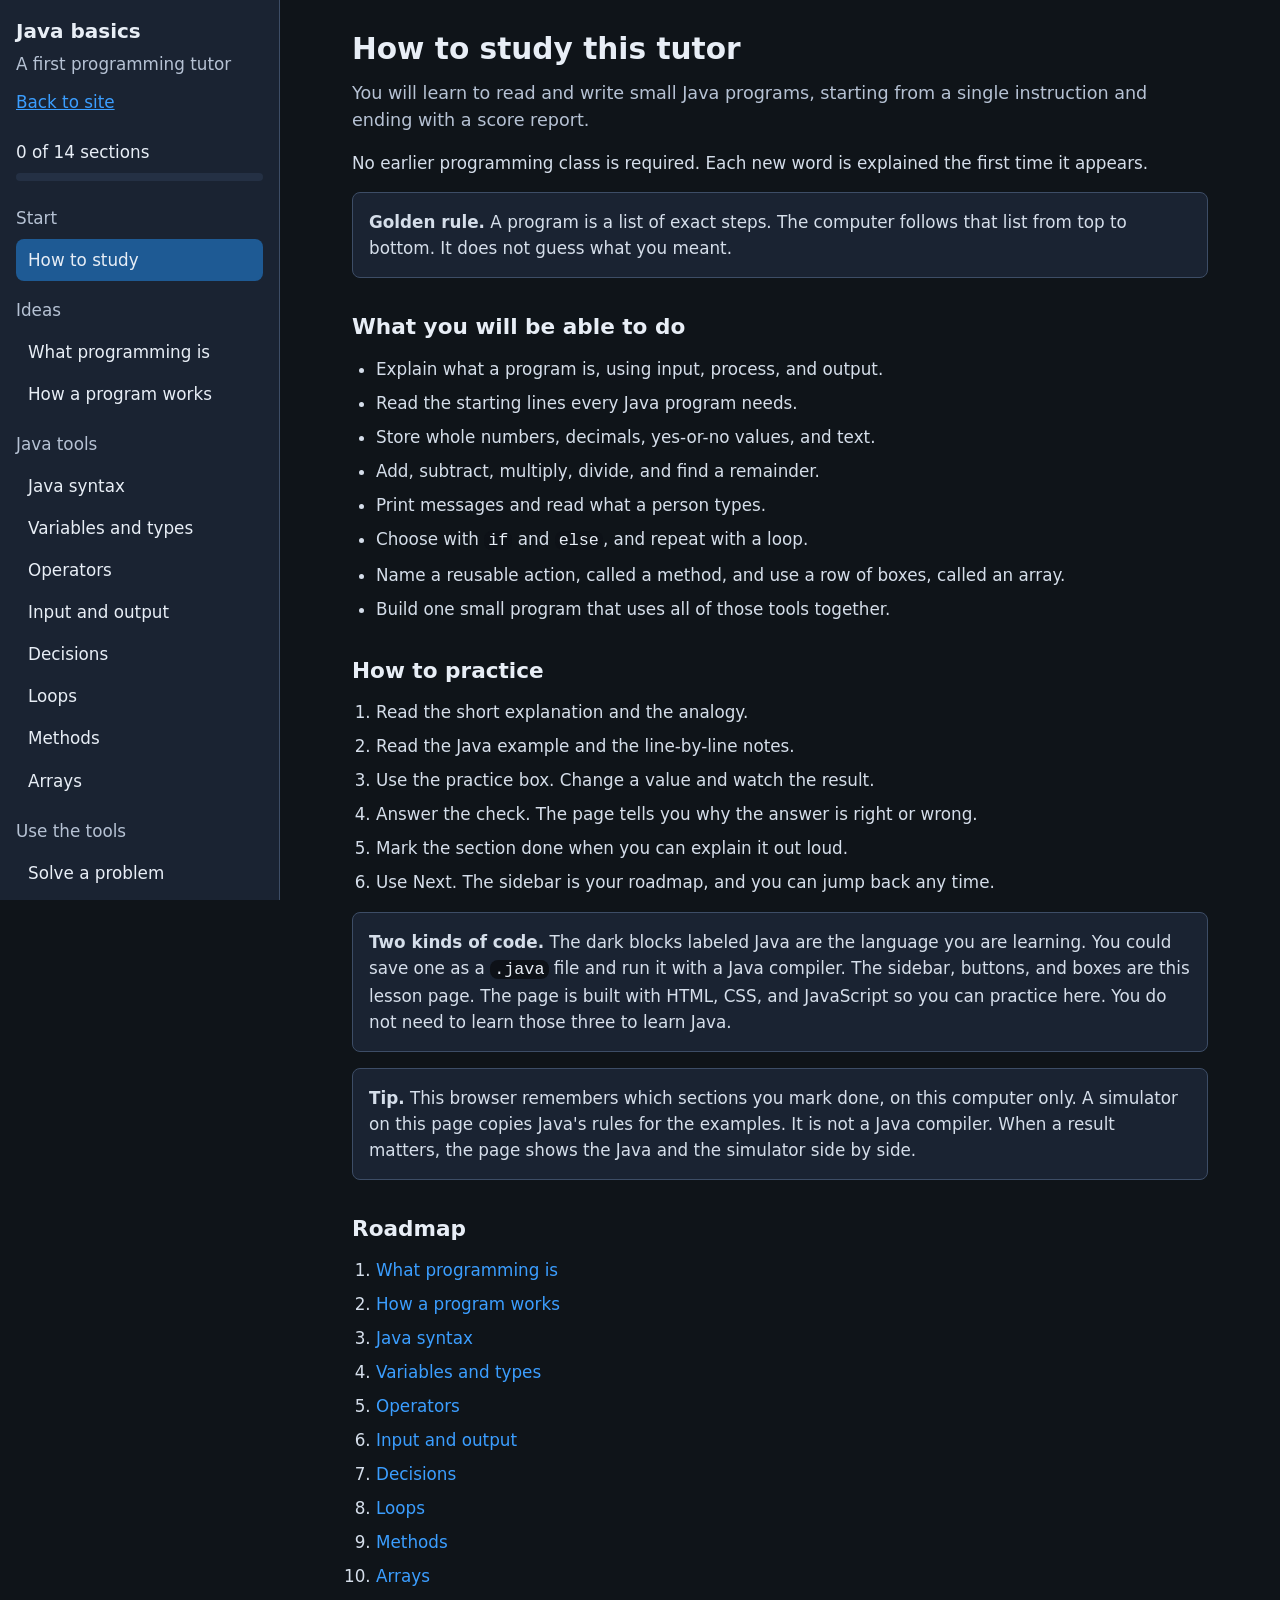
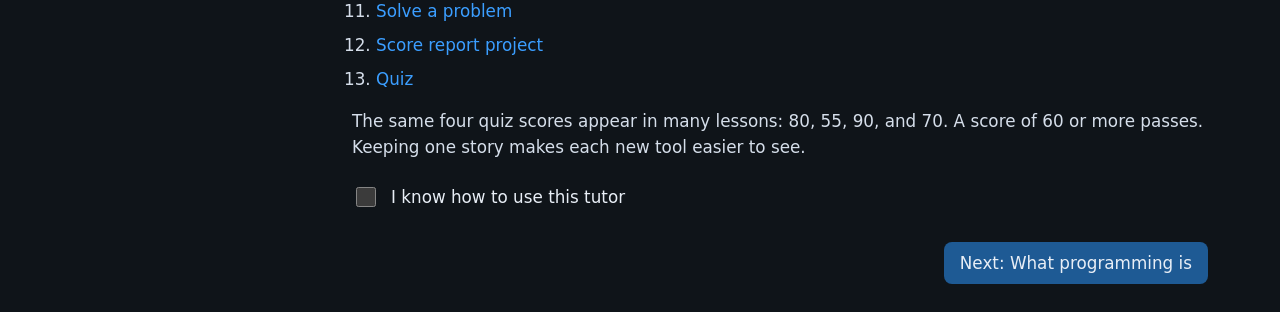
==== commit e7eeaafc: "Make the Java tutor easier to use on a phone." ====
--- a/java-basics/index.html
+++ b/java-basics/index.html
@@ -58,7 +58,7 @@
 
     .app {
       display: grid;
-      grid-template-columns: 280px 1fr;
+      grid-template-columns: 280px minmax(0, 1fr);
       min-height: 100vh;
     }
 
@@ -71,6 +71,8 @@
       height: 100vh;
       overflow: auto;
     }
+
+    .sidebar-bar { display: block; }
 
     .logo strong {
       display: block;
@@ -135,7 +137,8 @@
     .nav-btn.active { background: var(--accent-dim); color: var(--text); }
 
     .main {
-      max-width: 920px;
+      width: min(920px, 100%);
+      justify-self: center;
       padding: var(--space-6);
     }
 
@@ -301,7 +304,7 @@
 
     .checkline label { margin: 0; }
 
-    .checkline input { width: auto; }
+    .checkline input[type="checkbox"] { width: 1.25rem; height: 1.25rem; }
 
     .btn, .opt, .method-chip {
       font: inherit;
@@ -408,11 +411,24 @@
 
     .mark-done label { margin: 0; }
 
+    .mark-done input {
+      width: 1.25rem;
+      height: 1.25rem;
+      accent-color: var(--accent);
+    }
+
     .panel-nav {
       display: flex;
       justify-content: space-between;
       gap: var(--space-3);
       margin-top: var(--space-6);
+    }
+
+    .button-row {
+      display: flex;
+      flex-wrap: wrap;
+      gap: var(--space-3);
+      margin-bottom: var(--space-4);
     }
 
     .action-list { list-style: none; padding: 0; margin: 0 0 var(--space-4); }
@@ -448,16 +464,88 @@
         position: sticky;
         top: 0;
         height: auto;
-        max-height: 100vh;
-        z-index: 2;
+        overflow: visible;
+        z-index: 4;
         border-right: 0;
         border-bottom: 1px solid var(--border);
+        padding: 0 0 var(--space-3);
+        padding-top: env(safe-area-inset-top, 0px);
       }
-      .menu-toggle { display: block; width: 100%; margin: var(--space-4) 0 var(--space-3); }
+      .sidebar-bar {
+        display: flex;
+        align-items: center;
+        justify-content: space-between;
+        gap: var(--space-3);
+        padding: var(--space-3) var(--space-4) 0;
+      }
+      .logo-sub { display: none; }
+      .home-link { display: none; margin: 0; }
+      .sidebar.menu-open .home-link {
+        display: block;
+        padding: var(--space-3) var(--space-4) 0;
+      }
+      .progress-box { margin: var(--space-3) var(--space-4) 0; }
+      .menu-toggle {
+        display: block;
+        width: auto;
+        max-width: 58%;
+        margin: 0;
+        white-space: nowrap;
+        overflow: hidden;
+        text-overflow: ellipsis;
+      }
       .nav-links { display: none; }
-      .nav-links.open { display: block; }
-      .main { padding: var(--space-4); }
+      .nav-links.open {
+        display: block;
+        position: absolute;
+        left: 0;
+        right: 0;
+        top: 100%;
+        background: var(--surface);
+        border-bottom: 1px solid var(--border);
+        max-height: calc(100dvh - 11rem);
+        overflow: auto;
+        padding: var(--space-2) var(--space-3) var(--space-5);
+        z-index: 6;
+      }
+      .sidebar.menu-open ~ .main .panel-nav { display: none; }
+      .nav-btn { padding: var(--space-3); }
+      .main {
+        padding: var(--space-4);
+        padding-bottom: calc(var(--space-7) + var(--space-6) + var(--space-4) + env(safe-area-inset-bottom, 0px));
+      }
       .compare { grid-template-columns: 1fr; }
+      .field, .flow-step { flex-basis: 100%; min-width: 0; }
+      .panel-nav {
+        position: fixed;
+        left: 0;
+        right: 0;
+        bottom: 0;
+        margin: 0;
+        background: var(--surface);
+        border-top: 1px solid var(--border);
+        padding: var(--space-3) var(--space-4);
+        padding-bottom: calc(var(--space-3) + env(safe-area-inset-bottom, 0px));
+        z-index: 3;
+      }
+      .panel-nav > span:empty { display: none; }
+      .panel-nav .btn {
+        flex: 1 1 0;
+        min-width: 0;
+        text-align: center;
+      }
+      .action-list li {
+        flex-direction: column;
+        align-items: stretch;
+      }
+      .button-row { flex-direction: column; }
+      .button-row .btn { width: 100%; }
+      .tea-actions { width: 100%; }
+      .tea-actions .btn { flex: 1; }
+      .method-chip { padding: var(--space-3); }
+      input, select { padding: var(--space-3); }
+      pre, .table-wrap { max-width: 100%; }
+      h1 { font-size: 1.6rem; }
     }
   </style>
 </head>
@@ -465,16 +553,18 @@
 <a class="skip" href="#main">Skip to lesson</a>
 <div class="app">
   <aside class="sidebar">
-    <div class="logo">
-      <strong>Java basics</strong>
-      <div class="logo-sub">A first programming tutor</div>
-      <a class="home-link" href="https://kishorek.github.io/">Back to kishorek.github.io</a>
+    <div class="sidebar-bar">
+      <div class="logo">
+        <strong>Java basics</strong>
+        <div class="logo-sub">A first programming tutor</div>
+      </div>
+      <button class="menu-toggle btn secondary" id="menuToggle" type="button" aria-expanded="false" aria-controls="navLinks">How to study</button>
     </div>
+    <a class="home-link" href="https://kishorek.github.io/">Back to site</a>
     <div class="progress-box">
       <div class="progress-label" id="progressCount">0 of 14 sections</div>
       <div class="progress-bar" aria-hidden="true"><div class="progress-fill" id="progressFill"></div></div>
     </div>
-    <button class="menu-toggle btn secondary" id="menuToggle" type="button" aria-expanded="false" aria-controls="navLinks">Sections</button>
     <nav class="nav-links" id="navLinks" aria-label="Lessons">
       <div class="nav-section">Start</div>
       <button class="nav-btn active" type="button" data-panel="welcome" data-label="How to study">How to study</button>
@@ -1848,8 +1938,10 @@
         <div class="feedback" hidden></div>
       </div>
 
-      <button class="btn" type="button" id="scoreBtn">Score the quiz</button>
-      <button class="btn secondary" type="button" id="resetQuiz">Try the quiz again</button>
+      <div class="button-row">
+        <button class="btn" type="button" id="scoreBtn">Score the quiz</button>
+        <button class="btn secondary" type="button" id="resetQuiz">Try the quiz again</button>
+      </div>
       <div class="score-banner" id="scoreBanner" aria-live="polite"></div>
       <div class="mark-done">
         <input type="checkbox" id="done-quiz" class="done-box" data-section="quiz">
@@ -1882,10 +1974,22 @@
   });
   localStorage.setItem(PANEL_KEY, id);
   document.getElementById("navLinks").classList.remove("open");
-  document.getElementById("menuToggle").setAttribute("aria-expanded", "false");
+  updateMenuChrome();
   const main = document.getElementById("main");
   if (main) main.focus();
   window.scrollTo(0, 0);
+}
+
+function updateMenuChrome() {
+  const nav = document.getElementById("navLinks");
+  const open = nav.classList.contains("open");
+  document.querySelector(".sidebar").classList.toggle("menu-open", open);
+  const btn = document.getElementById("menuToggle");
+  btn.setAttribute("aria-expanded", open ? "true" : "false");
+  const current = document.querySelector(".nav-btn.active");
+  const name = current ? current.dataset.label : "Sections";
+  btn.textContent = open ? "Close" : name;
+  btn.setAttribute("aria-label", open ? "Close sections" : "Sections. Current lesson: " + name);
 }
 
 function renderProgress() {
@@ -1903,8 +2007,15 @@
 }
 
 document.getElementById("menuToggle").addEventListener("click", () => {
-  const open = document.getElementById("navLinks").classList.toggle("open");
-  document.getElementById("menuToggle").setAttribute("aria-expanded", open ? "true" : "false");
+  document.getElementById("navLinks").classList.toggle("open");
+  updateMenuChrome();
+});
+
+document.getElementById("main").addEventListener("click", () => {
+  const nav = document.getElementById("navLinks");
+  if (!nav.classList.contains("open")) return;
+  nav.classList.remove("open");
+  updateMenuChrome();
 });
 
 document.body.addEventListener("click", (e) => {
@@ -2615,6 +2726,7 @@
 renderProgress();
 const saved = localStorage.getItem(PANEL_KEY);
 if (saved && ORDER.includes(saved)) showPanel(saved);
+updateMenuChrome();
 </script>
 </body>
 </html>
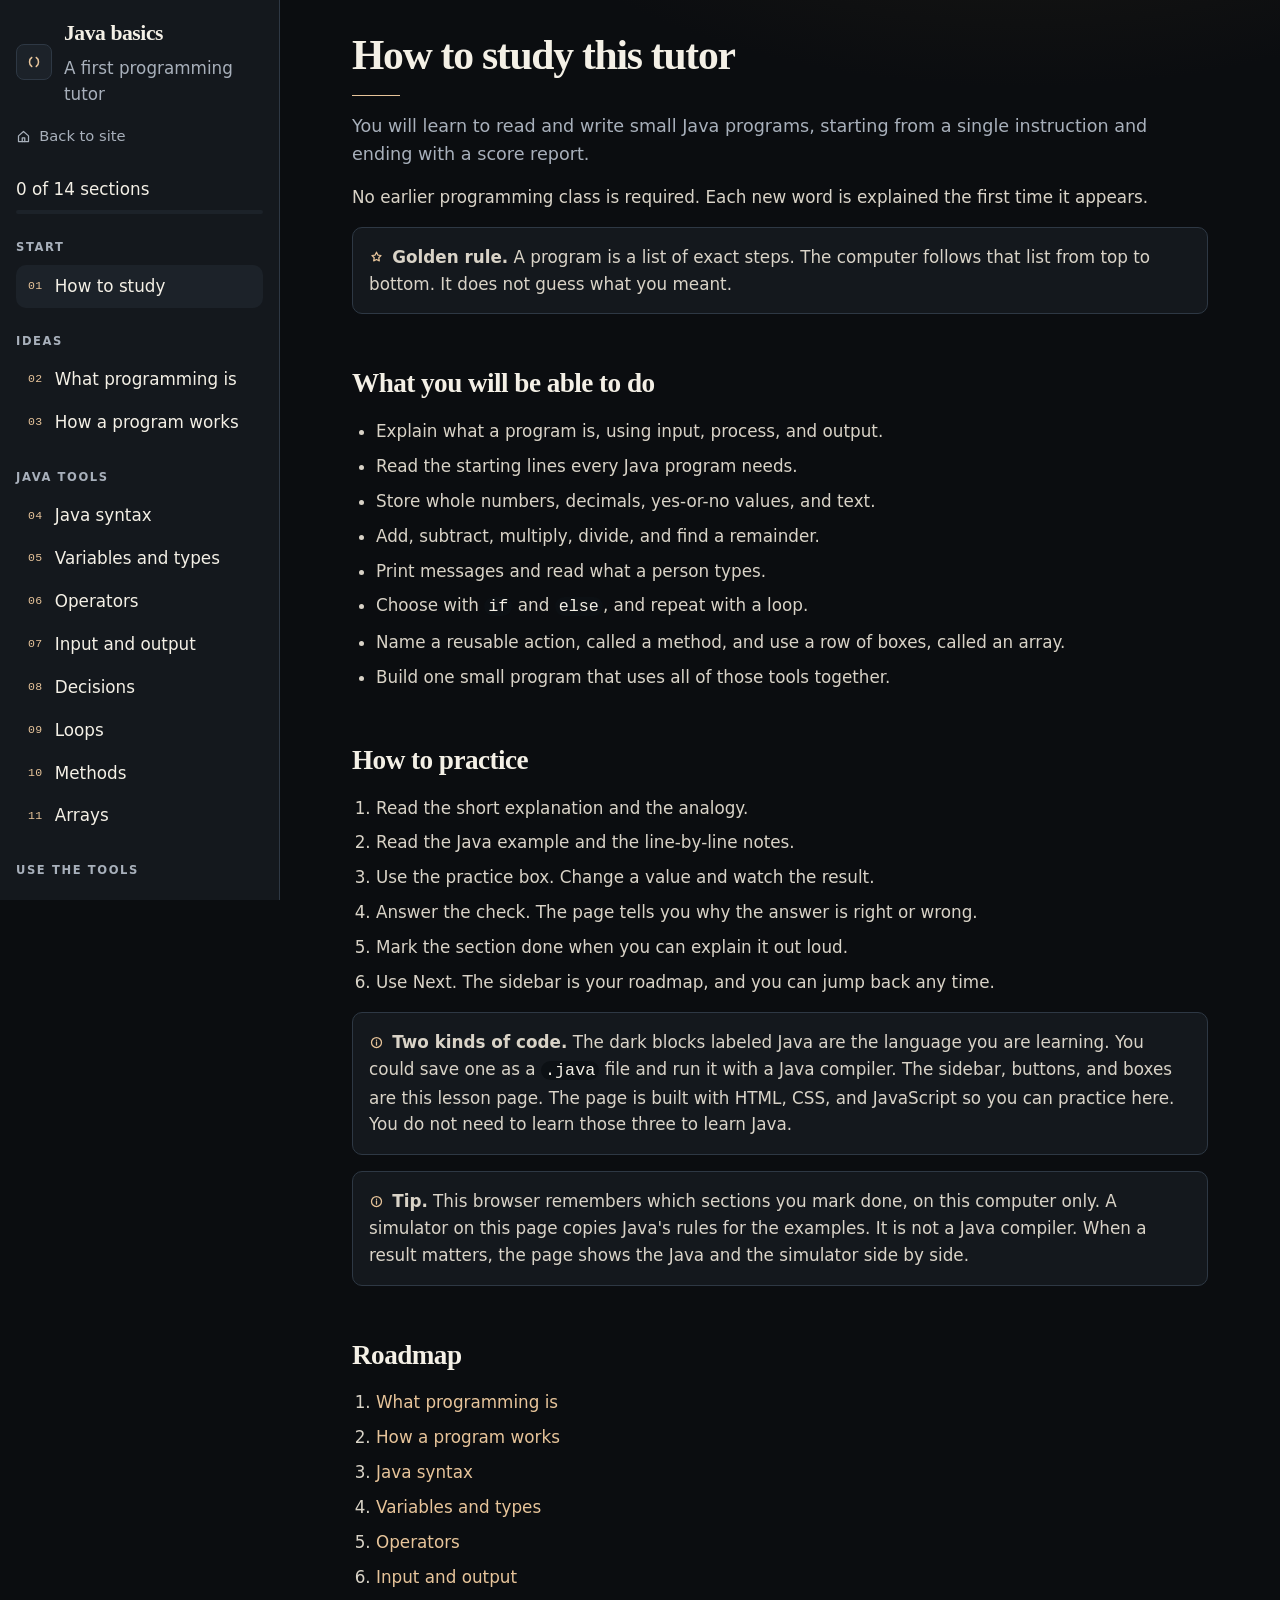
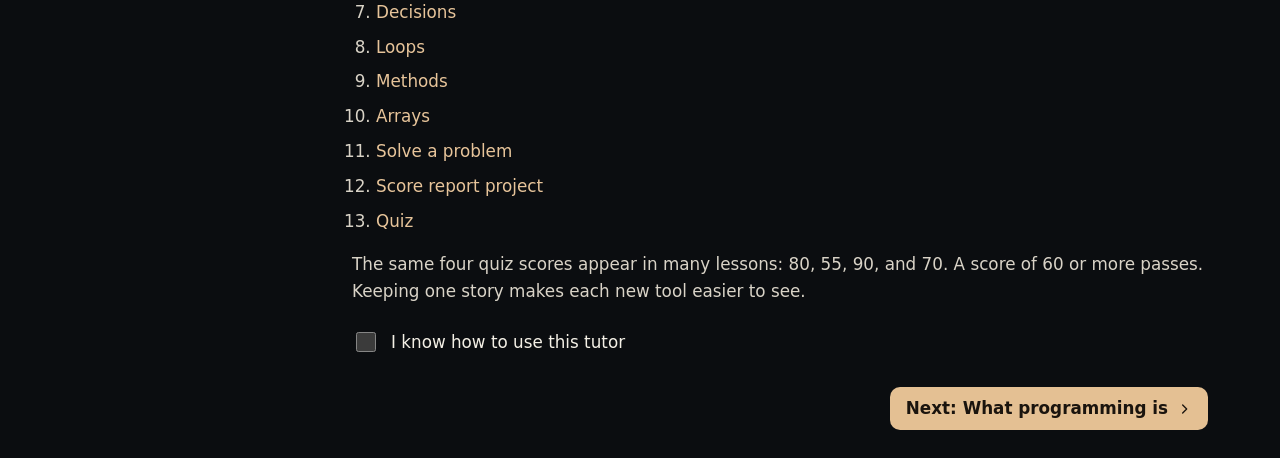
==== commit 131b029e: "Restyle the Java tutor with a quieter, more finished interface." ====
--- a/java-basics/index.html
+++ b/java-basics/index.html
@@ -6,22 +6,25 @@
   <title>Java basics: Beginner tutor</title>
   <style>
     :root {
-      --bg: #0f1419;
-      --surface: #1a2332;
-      --surface2: #243044;
-      --border: #3d4d66;
-      --text: #e8eef6;
-      --muted: #b6c2d4;
-      --accent: #3b9eff;
-      --accent-dim: #1e5a94;
+      --bg: #0b0d10;
+      --surface: #14181d;
+      --surface2: #1c2229;
+      --border: #2e3844;
+      --text: #f4f0e6;
+      --muted: #a8b0bb;
+      --accent: #e7c49a;
+      --brass: #e4c093;
+      --brass-2: #efd0aa;
+      --ink: #1a140e;
       --green: #3dd68c;
       --green-dim: #145c38;
       --orange: #f5a524;
       --red: #f07178;
-      --code-bg: #0d1117;
-      --radius: 8px;
-      --font: system-ui, "Segoe UI", sans-serif;
-      --mono: ui-monospace, "Cascadia Code", "Consolas", monospace;
+      --code-bg: #0c1014;
+      --radius: 10px;
+      --font: "Avenir Next", "Segoe UI", system-ui, sans-serif;
+      --display: "Iowan Old Style", "Palatino Linotype", Palatino, Georgia, serif;
+      --mono: ui-monospace, "SF Mono", "Cascadia Code", Consolas, monospace;
       --space-1: 4px;
       --space-2: 8px;
       --space-3: 12px;
@@ -29,6 +32,18 @@
       --space-5: 24px;
       --space-6: 32px;
       --space-7: 48px;
+      --i-list: url("data:image/svg+xml,%3Csvg xmlns='http://www.w3.org/2000/svg' viewBox='0 0 24 24' fill='none' stroke='%23000' stroke-width='2' stroke-linecap='round'%3E%3Cpath d='M4 7h16M4 12h16M4 17h10'/%3E%3C/svg%3E");
+      --i-x: url("data:image/svg+xml,%3Csvg xmlns='http://www.w3.org/2000/svg' viewBox='0 0 24 24' fill='none' stroke='%23000' stroke-width='2' stroke-linecap='round'%3E%3Cpath d='M6 6l12 12M18 6L6 18'/%3E%3C/svg%3E");
+      --i-left: url("data:image/svg+xml,%3Csvg xmlns='http://www.w3.org/2000/svg' viewBox='0 0 24 24' fill='none' stroke='%23000' stroke-width='2' stroke-linecap='round' stroke-linejoin='round'%3E%3Cpath d='M14 6l-6 6 6 6'/%3E%3C/svg%3E");
+      --i-right: url("data:image/svg+xml,%3Csvg xmlns='http://www.w3.org/2000/svg' viewBox='0 0 24 24' fill='none' stroke='%23000' stroke-width='2' stroke-linecap='round' stroke-linejoin='round'%3E%3Cpath d='M10 6l6 6-6 6'/%3E%3C/svg%3E");
+      --i-home: url("data:image/svg+xml,%3Csvg xmlns='http://www.w3.org/2000/svg' viewBox='0 0 24 24' fill='none' stroke='%23000' stroke-width='2' stroke-linecap='round' stroke-linejoin='round'%3E%3Cpath d='M4 11l8-7 8 7v9H4z'/%3E%3Cpath d='M10 20v-6h4v6'/%3E%3C/svg%3E");
+      --i-check: url("data:image/svg+xml,%3Csvg xmlns='http://www.w3.org/2000/svg' viewBox='0 0 24 24' fill='none' stroke='%23000' stroke-width='2.4' stroke-linecap='round' stroke-linejoin='round'%3E%3Cpath d='M5 12.5l4.2 4.2L19 7'/%3E%3C/svg%3E");
+      --i-braces: url("data:image/svg+xml,%3Csvg xmlns='http://www.w3.org/2000/svg' viewBox='0 0 24 24' fill='none' stroke='%23000' stroke-width='2' stroke-linecap='round'%3E%3Cpath d='M9 6c-2 1.2-3 2.8-3 6s1 4.8 3 6M15 6c2 1.2 3 2.8 3 6s-1 4.8-3 6'/%3E%3C/svg%3E");
+      --i-bulb: url("data:image/svg+xml,%3Csvg xmlns='http://www.w3.org/2000/svg' viewBox='0 0 24 24' fill='none' stroke='%23000' stroke-width='2' stroke-linecap='round' stroke-linejoin='round'%3E%3Cpath d='M9 18h6M10 21h4'/%3E%3Cpath d='M8 14a5 5 0 116 0c-.7.6-1 1.3-1 2H11c0-.7-.3-1.4-1-2z'/%3E%3C/svg%3E");
+      --i-alert: url("data:image/svg+xml,%3Csvg xmlns='http://www.w3.org/2000/svg' viewBox='0 0 24 24' fill='none' stroke='%23000' stroke-width='2' stroke-linecap='round' stroke-linejoin='round'%3E%3Cpath d='M12 4l8 14H4z'/%3E%3Cpath d='M12 10v4M12 16.5v.5'/%3E%3C/svg%3E");
+      --i-mark: url("data:image/svg+xml,%3Csvg xmlns='http://www.w3.org/2000/svg' viewBox='0 0 24 24' fill='none' stroke='%23000' stroke-width='2' stroke-linecap='round' stroke-linejoin='round'%3E%3Cpath d='M7 4h10v16l-5-3-5 3z'/%3E%3C/svg%3E");
+      --i-info: url("data:image/svg+xml,%3Csvg xmlns='http://www.w3.org/2000/svg' viewBox='0 0 24 24' fill='none' stroke='%23000' stroke-width='2' stroke-linecap='round'%3E%3Ccircle cx='12' cy='12' r='8'/%3E%3Cpath d='M12 11v5M12 8v.5'/%3E%3C/svg%3E");
+      --i-star: url("data:image/svg+xml,%3Csvg xmlns='http://www.w3.org/2000/svg' viewBox='0 0 24 24' fill='none' stroke='%23000' stroke-width='2' stroke-linejoin='round'%3E%3Cpath d='M12 3.5l2.2 4.6 5 .7-3.6 3.5.9 5L12 15.2 7.5 17.3l.9-5L4.8 8.8l5-.7z'/%3E%3C/svg%3E");
     }
 
     *, *::before, *::after { box-sizing: border-box; }
@@ -37,12 +52,16 @@
 
     body {
       margin: 0;
-      background: var(--bg);
-      color: #d5deea;
+      background:
+        radial-gradient(900px 420px at 80% -8%, #1b1914 0%, transparent 60%),
+        var(--bg);
+      color: #d9d3c7;
       font-family: var(--font);
       font-size: 1.05rem;
-      line-height: 1.55;
-    }
+      line-height: 1.6;
+    }
+
+    ::selection { background: var(--brass); color: var(--ink); }
 
     .skip {
       position: absolute;
@@ -74,10 +93,39 @@
 
     .sidebar-bar { display: block; }
 
+    .logo {
+      display: flex;
+      align-items: center;
+      gap: var(--space-3);
+    }
+
+    .logo-mark {
+      width: 2.25rem;
+      height: 2.25rem;
+      flex: 0 0 auto;
+      display: grid;
+      place-items: center;
+      border: 1px solid var(--border);
+      border-radius: 8px;
+      background: var(--surface2);
+    }
+
+    .logo-mark::before {
+      content: "";
+      width: 1.15rem;
+      height: 1.15rem;
+      background: var(--accent);
+      -webkit-mask: var(--i-braces) center / contain no-repeat;
+      mask: var(--i-braces) center / contain no-repeat;
+    }
+
     .logo strong {
       display: block;
       color: var(--text);
-      font-size: 1.25rem;
+      font-family: var(--display);
+      font-size: 1.35rem;
+      font-weight: 600;
+      letter-spacing: -0.02em;
     }
 
     .logo-sub {
@@ -86,8 +134,22 @@
     }
 
     .home-link {
-      display: inline-block;
-      margin-top: var(--space-3);
+      display: inline-flex;
+      align-items: center;
+      gap: var(--space-2);
+      margin-top: var(--space-4);
+      color: var(--muted);
+      text-decoration: none;
+      font-size: 0.92rem;
+    }
+
+    .home-link::before {
+      content: "";
+      width: 0.95rem;
+      height: 0.95rem;
+      background: currentColor;
+      -webkit-mask: var(--i-home) center / contain no-repeat;
+      mask: var(--i-home) center / contain no-repeat;
     }
 
     .home-link:hover { color: var(--text); }
@@ -100,13 +162,13 @@
     }
 
     .progress-bar {
-      height: var(--space-2);
+      height: var(--space-1);
       background: var(--surface2);
       border-radius: var(--radius);
     }
 
     .progress-fill {
-      height: var(--space-2);
+      height: var(--space-1);
       width: 0;
       background: var(--accent);
       border-radius: var(--radius);
@@ -114,13 +176,21 @@
 
     .menu-toggle { display: none; }
 
+    .nav-links { counter-reset: lesson; }
+
     .nav-section {
       color: var(--muted);
-      margin: var(--space-4) 0 var(--space-2);
+      margin: var(--space-5) 0 var(--space-2);
+      font-size: 0.72rem;
+      font-weight: 600;
+      letter-spacing: 0.14em;
+      text-transform: uppercase;
     }
 
     .nav-btn {
-      display: block;
+      display: flex;
+      align-items: center;
+      gap: var(--space-3);
       width: 100%;
       text-align: left;
       background: transparent;
@@ -130,11 +200,32 @@
       padding: var(--space-2) var(--space-3);
       font: inherit;
       cursor: pointer;
+      counter-increment: lesson;
+    }
+
+    .nav-btn::before {
+      content: counter(lesson, decimal-leading-zero);
+      flex: 0 0 auto;
+      font-family: var(--mono);
+      font-size: 0.72rem;
+      letter-spacing: 0.04em;
+      color: var(--accent);
     }
 
     .nav-btn:hover { background: var(--surface2); color: var(--text); }
 
-    .nav-btn.active { background: var(--accent-dim); color: var(--text); }
+    .nav-btn.active { background: var(--surface2); color: var(--text); }
+
+    .nav-btn.done::after {
+      content: "";
+      width: 0.85rem;
+      height: 0.85rem;
+      margin-left: auto;
+      flex: 0 0 auto;
+      background: var(--green);
+      -webkit-mask: var(--i-check) center / contain no-repeat;
+      mask: var(--i-check) center / contain no-repeat;
+    }
 
     .main {
       width: min(920px, 100%);
@@ -147,22 +238,36 @@
     .panel.active { display: block; }
 
     h1 {
-      font-size: 1.85rem;
-      font-weight: 700;
+      font-family: var(--display);
+      font-size: 2.6rem;
+      font-weight: 600;
+      letter-spacing: -0.03em;
       color: var(--text);
-      margin: 0 0 var(--space-3);
-      line-height: 1.2;
+      margin: 0 0 var(--space-4);
+      line-height: 1.12;
+    }
+
+    h1::after {
+      content: "";
+      display: block;
+      width: 3rem;
+      height: 1px;
+      margin-top: var(--space-4);
+      background: var(--accent);
     }
 
     h2 {
-      font-size: 1.35rem;
+      font-family: var(--display);
+      font-size: 1.7rem;
       font-weight: 600;
+      letter-spacing: -0.02em;
       color: var(--text);
-      margin: var(--space-6) 0 var(--space-3);
+      margin: var(--space-7) 0 var(--space-3);
     }
 
     h3 {
-      font-size: 1.1rem;
+      font-family: var(--display);
+      font-size: 1.2rem;
       font-weight: 600;
       color: var(--text);
       margin: 0 0 var(--space-3);
@@ -202,11 +307,11 @@
       margin: 0 0 var(--space-4);
     }
 
-    pre .kw { color: #d2a8ff; }
-    pre .str { color: #7ee0b0; }
-    pre .num { color: #f5a524; }
-    pre .cm { color: #9aa8bc; font-style: italic; }
-    pre .fn { color: #79c0ff; }
+    pre .kw { color: #e7c49a; }
+    pre .str { color: #9ddeb8; }
+    pre .num { color: #f0c36a; }
+    pre .cm { color: #8b97a6; font-style: italic; }
+    pre .fn { color: #9ec1ff; }
 
     .card, .playground {
       background: var(--surface);
@@ -314,21 +419,23 @@
     }
 
     .btn {
-      background: var(--accent-dim);
-      color: var(--text);
+      background: var(--brass);
+      color: var(--ink);
       border: 0;
       padding: var(--space-2) var(--space-4);
-    }
-
-    .btn:hover { background: #174872; color: var(--text); }
+      font-weight: 600;
+    }
+
+    .btn:hover { background: var(--brass-2); color: var(--ink); }
 
     .btn.secondary {
-      background: var(--surface2);
+      background: transparent;
       color: var(--text);
       border: 1px solid var(--border);
-    }
-
-    .btn.secondary:hover { background: #2c3b52; color: var(--text); }
+      font-weight: 500;
+    }
+
+    .btn.secondary:hover { background: var(--surface2); color: var(--text); }
 
     .text-btn {
       background: none;
@@ -348,9 +455,9 @@
       padding: var(--space-2) var(--space-3);
     }
 
-    .method-chip:hover { background: #2c3b52; color: var(--text); }
-
-    .method-chip.active { background: var(--accent-dim); color: var(--text); }
+    .method-chip:hover { background: #24303a; color: var(--text); }
+
+    .method-chip.active { background: var(--surface2); color: var(--accent); border-color: var(--accent); }
 
     .result-box {
       font-family: var(--mono);
@@ -376,7 +483,7 @@
       padding: var(--space-3);
     }
 
-    .opt:hover { background: #2c3b52; color: var(--text); }
+    .opt:hover { background: #24303a; color: var(--text); }
 
     .opt.correct { border-color: var(--green); }
 
@@ -422,6 +529,32 @@
       justify-content: space-between;
       gap: var(--space-3);
       margin-top: var(--space-6);
+    }
+
+    .panel-nav .btn {
+      display: inline-flex;
+      align-items: center;
+      justify-content: center;
+      gap: var(--space-2);
+    }
+
+    .panel-nav .btn.secondary::before,
+    .panel-nav .btn:not(.secondary)::after {
+      content: "";
+      width: 1rem;
+      height: 1rem;
+      flex: 0 0 auto;
+      background: currentColor;
+    }
+
+    .panel-nav .btn.secondary::before {
+      -webkit-mask: var(--i-left) center / contain no-repeat;
+      mask: var(--i-left) center / contain no-repeat;
+    }
+
+    .panel-nav .btn:not(.secondary)::after {
+      -webkit-mask: var(--i-right) center / contain no-repeat;
+      mask: var(--i-right) center / contain no-repeat;
     }
 
     .button-row {
@@ -454,6 +587,58 @@
     button:focus-visible, input:focus-visible, select:focus-visible, summary:focus-visible, a:focus-visible {
       outline: 2px solid var(--accent);
       outline-offset: 2px;
+    }
+
+    .note > p > strong::before,
+    .quiz-q > p > strong::before {
+      content: "";
+      display: inline-block;
+      width: 0.95rem;
+      height: 0.95rem;
+      margin-right: var(--space-2);
+      vertical-align: -0.12rem;
+      background: var(--accent);
+      -webkit-mask: var(--i-info) center / contain no-repeat;
+      mask: var(--i-info) center / contain no-repeat;
+    }
+
+    .note-analogy > p > strong::before { -webkit-mask-image: var(--i-bulb); mask-image: var(--i-bulb); }
+    .note-rule > p > strong::before { -webkit-mask-image: var(--i-star); mask-image: var(--i-star); }
+    .note-takeaway > p > strong::before { -webkit-mask-image: var(--i-mark); mask-image: var(--i-mark); }
+    .note-mistake > p > strong::before,
+    .note-trap > p > strong::before { -webkit-mask-image: var(--i-alert); mask-image: var(--i-alert); }
+    .quiz-q > p > strong::before { -webkit-mask-image: var(--i-check); mask-image: var(--i-check); }
+
+    details.card summary { display: flex; align-items: center; gap: var(--space-2); list-style: none; }
+    details.card summary::-webkit-details-marker { display: none; }
+
+    details.card summary::before {
+      content: "";
+      width: 0.8rem;
+      height: 0.8rem;
+      flex: 0 0 auto;
+      background: var(--muted);
+      -webkit-mask: var(--i-right) center / contain no-repeat;
+      mask: var(--i-right) center / contain no-repeat;
+    }
+
+    details[open].card summary::before { transform: rotate(90deg); }
+
+    .menu-toggle::before {
+      content: "";
+      display: inline-block;
+      width: 1rem;
+      height: 1rem;
+      margin-right: var(--space-2);
+      vertical-align: -0.15rem;
+      background: currentColor;
+      -webkit-mask: var(--i-list) center / contain no-repeat;
+      mask: var(--i-list) center / contain no-repeat;
+    }
+
+    .sidebar.menu-open .menu-toggle::before {
+      -webkit-mask-image: var(--i-x);
+      mask-image: var(--i-x);
     }
 
     [hidden] { display: none !important; }
@@ -481,9 +666,10 @@
       .logo-sub { display: none; }
       .home-link { display: none; margin: 0; }
       .sidebar.menu-open .home-link {
-        display: block;
-        padding: var(--space-3) var(--space-4) 0;
+        display: inline-flex;
+        margin: var(--space-3) var(--space-4) 0;
       }
+      .logo-mark { width: 1.75rem; height: 1.75rem; }
       .progress-box { margin: var(--space-3) var(--space-4) 0; }
       .menu-toggle {
         display: block;
@@ -545,7 +731,8 @@
       .method-chip { padding: var(--space-3); }
       input, select { padding: var(--space-3); }
       pre, .table-wrap { max-width: 100%; }
-      h1 { font-size: 1.6rem; }
+      h1 { font-size: 2rem; }
+      h2 { font-size: 1.4rem; }
     }
   </style>
 </head>
@@ -555,8 +742,11 @@
   <aside class="sidebar">
     <div class="sidebar-bar">
       <div class="logo">
-        <strong>Java basics</strong>
-        <div class="logo-sub">A first programming tutor</div>
+        <span class="logo-mark" aria-hidden="true"></span>
+        <div>
+          <strong>Java basics</strong>
+          <div class="logo-sub">A first programming tutor</div>
+        </div>
       </div>
       <button class="menu-toggle btn secondary" id="menuToggle" type="button" aria-expanded="false" aria-controls="navLinks">How to study</button>
     </div>
@@ -591,7 +781,7 @@
       <h1>How to study this tutor</h1>
       <p class="lead">You will learn to read and write small Java programs, starting from a single instruction and ending with a score report.</p>
       <p>No earlier programming class is required. Each new word is explained the first time it appears.</p>
-      <div class="card"><p><strong>Golden rule.</strong> A program is a list of exact steps. The computer follows that list from top to bottom. It does not guess what you meant.</p></div>
+      <div class="card note note-rule"><p><strong>Golden rule.</strong> A program is a list of exact steps. The computer follows that list from top to bottom. It does not guess what you meant.</p></div>
       <h2>What you will be able to do</h2>
       <ul>
         <li>Explain what a program is, using input, process, and output.</li>
@@ -612,8 +802,8 @@
         <li>Mark the section done when you can explain it out loud.</li>
         <li>Use Next. The sidebar is your roadmap, and you can jump back any time.</li>
       </ol>
-      <div class="card"><p><strong>Two kinds of code.</strong> The dark blocks labeled Java are the language you are learning. You could save one as a <code>.java</code> file and run it with a Java compiler. The sidebar, buttons, and boxes are this lesson page. The page is built with HTML, CSS, and JavaScript so you can practice here. You do not need to learn those three to learn Java.</p></div>
-      <div class="card"><p><strong>Tip.</strong> This browser remembers which sections you mark done, on this computer only. A simulator on this page copies Java's rules for the examples. It is not a Java compiler. When a result matters, the page shows the Java and the simulator side by side.</p></div>
+      <div class="card note note-tip"><p><strong>Two kinds of code.</strong> The dark blocks labeled Java are the language you are learning. You could save one as a <code>.java</code> file and run it with a Java compiler. The sidebar, buttons, and boxes are this lesson page. The page is built with HTML, CSS, and JavaScript so you can practice here. You do not need to learn those three to learn Java.</p></div>
+      <div class="card note note-tip"><p><strong>Tip.</strong> This browser remembers which sections you mark done, on this computer only. A simulator on this page copies Java's rules for the examples. It is not a Java compiler. When a result matters, the page shows the Java and the simulator side by side.</p></div>
       <h2>Roadmap</h2>
       <ol class="steps" id="roadmap">
         <li><button class="text-btn" type="button" data-go="what">What programming is</button><span class="road-state" data-road="what"></span></li>
@@ -644,7 +834,7 @@
       <h1>What programming is</h1>
       <p class="lead">Programming is writing exact instructions that a computer can follow.</p>
       <p>People can hear a fuzzy request and fill in the gaps. A computer cannot. If a step is missing, or the order is wrong, the result is wrong. That is not the computer being difficult. It is the computer doing exactly what the list says.</p>
-      <div class="card"><p><strong>Analogy.</strong> A recipe is a program for a cook. "Add salt" is too vague, because the cook must guess the amount. "Add 1 teaspoon of salt" is an instruction. A program is a recipe written so carefully that no guessing is left.</p></div>
+      <div class="card note note-analogy"><p><strong>Analogy.</strong> A recipe is a program for a cook. "Add salt" is too vague, because the cook must guess the amount. "Add 1 teaspoon of salt" is an instruction. A program is a recipe written so carefully that no guessing is left.</p></div>
       <h2>A first look at Java</h2>
       <p>Java is one programming language. This is Java. Each line is one instruction. The computer starts at the top.</p>
       <p>Java:</p>
@@ -694,8 +884,8 @@
         <p>Simulator result:</p>
         <div class="result-box" id="teaResult" aria-live="polite"></div>
       </div>
-      <div class="card"><p><strong>Mistake.</strong> Beginners write the way they talk to a friend: "make it nice" or "do the usual thing." Those words hide choices. Name the action, the amount, and the order.</p></div>
-      <div class="card"><p><strong>Key takeaway.</strong> A program is an exact list. Order matters, because the computer will not rearrange it for you.</p></div>
+      <div class="card note note-mistake"><p><strong>Mistake.</strong> Beginners write the way they talk to a friend: "make it nice" or "do the usual thing." Those words hide choices. Name the action, the amount, and the order.</p></div>
+      <div class="card note note-takeaway"><p><strong>Key takeaway.</strong> A program is an exact list. Order matters, because the computer will not rearrange it for you.</p></div>
       <div class="card quiz-q" data-why="A program needs an action and an amount. Words like some, better, and seems done leave a guess in the instruction.">
         <p><strong>Check.</strong> Which instruction can a computer follow without guessing?</p>
         <button class="opt" type="button" data-correct="false" data-label="Add some salt">Add some salt</button>
@@ -718,7 +908,7 @@
       <h1>How a program works</h1>
       <p class="lead">Most small programs do three things: take data in, work on it, and send a result out.</p>
       <p>Those three parts have names. <strong>Input</strong> is data that comes in. <strong>Process</strong> is the work. <strong>Output</strong> is the result that comes out. A program only knows the input you give it. It does not remember the price from a conversation you had away from the keyboard.</p>
-      <div class="card"><p><strong>Analogy.</strong> A cashier receives money (input), subtracts the price (process), and hands you the change (output). If you never say the price, the cashier cannot invent it. Your program has the same limit.</p></div>
+      <div class="card note note-analogy"><p><strong>Analogy.</strong> A cashier receives money (input), subtracts the price (process), and hands you the change (output). If you never say the price, the cashier cannot invent it. Your program has the same limit.</p></div>
       <h2>Change from a purchase</h2>
       <p>The sample price is 12 and the amount paid is 20. The work is subtraction.</p>
       <p>Java, inside <code>main</code>:</p>
@@ -770,8 +960,8 @@
         <p>Simulator result:</p>
         <div class="result-box" id="changeResult" aria-live="polite"></div>
       </div>
-      <div class="card"><p><strong>Mistake.</strong> Writing a program that uses a fact you never stored. If the price is only in your head, <code>price</code> does not exist yet. Every fact the process needs must be input, or a number you typed into the program.</p></div>
-      <div class="card"><p><strong>Key takeaway.</strong> Find the input, name the process, and check the output. When a program misbehaves, one of those three is usually the reason.</p></div>
+      <div class="card note note-mistake"><p><strong>Mistake.</strong> Writing a program that uses a fact you never stored. If the price is only in your head, <code>price</code> does not exist yet. Every fact the process needs must be input, or a number you typed into the program.</p></div>
+      <div class="card note note-takeaway"><p><strong>Key takeaway.</strong> Find the input, name the process, and check the output. When a program misbehaves, one of those three is usually the reason.</p></div>
       <div class="card quiz-q" data-why="The process is the subtraction. 20 minus 12 is 8, and println prints that stored result.">
         <p><strong>Check.</strong> price is 12 and paid is 20. What is printed by <code>change = paid - price</code>?</p>
         <button class="opt" type="button" data-correct="false" data-label="12">12</button>
@@ -794,7 +984,7 @@
       <h1>Java syntax</h1>
       <p class="lead">Syntax is the grammar: the rules for how symbols and words may be arranged.</p>
       <p>English rejects "Cat the sat" even though the words are familiar. Java rejects a line when a semicolon, quote, brace, or capital letter is in the wrong place. A <strong>compiler</strong> is the checker that translates Java before it can run. If the grammar is wrong, the compiler stops and reports an error. It does not run the program, and it does not fix the line for you.</p>
-      <div class="card"><p><strong>Analogy.</strong> A form with required boxes works the same way. If your name is written on the signature line, the form is rejected. The reader does not hunt through the page to guess which line you meant.</p></div>
+      <div class="card note note-analogy"><p><strong>Analogy.</strong> A form with required boxes works the same way. If your name is written on the signature line, the form is rejected. The reader does not hunt through the page to guess which line you meant.</p></div>
       <h2>The boilerplate frame</h2>
       <p><strong>Boilerplate</strong> means the same starting lines you wrap around the work. Copy this frame often. Your real steps go where the comment is.</p>
       <p>Java:</p>
@@ -815,7 +1005,7 @@
         <li><code>//</code> starts a comment. Java skips the rest of that line. Comments are notes for people.</li>
         <li><code>System.out.println("Hello");</code> prints Hello and ends with a semicolon.</li>
       </ol>
-      <div class="card"><p><strong>Tip.</strong> Java cares about capital letters. <code>System</code> and <code>system</code> are different. Text uses double quotes. A comment uses <code>//</code> and is not printed.</p></div>
+      <div class="card note note-tip"><p><strong>Tip.</strong> Java cares about capital letters. <code>System</code> and <code>system</code> are different. Text uses double quotes. A comment uses <code>//</code> and is not printed.</p></div>
       <h2>Before and after</h2>
       <div class="compare">
         <div class="card">
@@ -891,8 +1081,8 @@
           <p>The public class is named Goodbye, but the file is Hello.java. Those names must match, including capitals. Rename the class, or rename the file to Goodbye.java.</p>
         </div>
       </div>
-      <div class="card"><p><strong>Exam trap.</strong> A missing semicolon, a lowercase <code>string</code>, single quotes around a word, and a class name that does not match the file are four of the first errors beginners hit. The compiler message names the problem. Read it as a grammar note, not as a verdict that you cannot program.</p></div>
-      <div class="card"><p><strong>Key takeaway.</strong> Statements end with semicolons, groups use braces, text uses double quotes, and the public class name matches the file name.</p></div>
+      <div class="card note note-trap"><p><strong>Exam trap.</strong> A missing semicolon, a lowercase <code>string</code>, single quotes around a word, and a class name that does not match the file are four of the first errors beginners hit. The compiler message names the problem. Read it as a grammar note, not as a verdict that you cannot program.</p></div>
+      <div class="card note note-takeaway"><p><strong>Key takeaway.</strong> Statements end with semicolons, groups use braces, text uses double quotes, and the public class name matches the file name.</p></div>
       <div class="card quiz-q" data-why="A public class must use the same name as its file, including capital letters. Hello and hello are different names in Java.">
         <p><strong>Check.</strong> The file is saved as Hello.java. Which class name will compile?</p>
         <button class="opt" type="button" data-correct="false" data-label="hello">hello</button>
@@ -914,7 +1104,7 @@
       <h1>Variables and types</h1>
       <p class="lead">A variable is a labeled box that holds one value. The type says what kind of value the box may hold.</p>
       <p>You create a box with a <strong>declaration</strong>: the type, then the name, then <code>=</code>, then the value. The word <strong>assign</strong> means "put this value into the box." A later assignment replaces what was inside. It does not create a second box.</p>
-      <div class="card"><p><strong>Analogy.</strong> A closet has labeled boxes. The label is the variable name. The kind of box is the type: a tray for whole numbers, a jar for decimals, a switch for yes or no, a folder for text. Java refuses to put text into a whole-number tray.</p></div>
+      <div class="card note note-analogy"><p><strong>Analogy.</strong> A closet has labeled boxes. The label is the variable name. The kind of box is the type: a tray for whole numbers, a jar for decimals, a switch for yes or no, a folder for text. Java refuses to put text into a whole-number tray.</p></div>
       <h2>Maya's quiz facts</h2>
       <p>Java, inside <code>main</code>:</p>
 <pre><span class="fn">String</span> name = <span class="str">"Maya"</span>;
@@ -957,7 +1147,7 @@
           </tbody>
         </table>
       </div>
-      <div class="card"><p><strong>Tip.</strong> Start a variable name with a lowercase letter, then use letters or digits: <code>scoreOne</code>. No spaces. Class names, like <code>Hello</code>, usually start with a capital. Variable names usually do not.</p></div>
+      <div class="card note note-tip"><p><strong>Tip.</strong> Start a variable name with a lowercase letter, then use letters or digits: <code>scoreOne</code>. No spaces. Class names, like <code>Hello</code>, usually start with a capital. Variable names usually do not.</p></div>
       <h2>Try it yourself</h2>
       <div class="playground">
         <p>Build one box. If the value does not fit the type, the page says why. Try your age as an <code>int</code>, then try your name as a <code>String</code>.</p>
@@ -986,8 +1176,8 @@
         <pre id="varLine"></pre>
         <div class="result-box" id="varMsg" aria-live="polite"></div>
       </div>
-      <div class="card"><p><strong>Mistake.</strong> Using a box before you store a value, or writing <code>string</code> in lowercase. Local variables in <code>main</code> must be assigned before they are read. The type <code>String</code> always has a capital S.</p></div>
-      <div class="card"><p><strong>Key takeaway.</strong> Type, name, value. The type is the kind of box. The name is the label. <code>=</code> puts a fitting value inside.</p></div>
+      <div class="card note note-mistake"><p><strong>Mistake.</strong> Using a box before you store a value, or writing <code>string</code> in lowercase. Local variables in <code>main</code> must be assigned before they are read. The type <code>String</code> always has a capital S.</p></div>
+      <div class="card note note-takeaway"><p><strong>Key takeaway.</strong> Type, name, value. The type is the kind of box. The name is the label. <code>=</code> puts a fitting value inside.</p></div>
       <div class="card quiz-q" data-why="int stores a whole number. 73.75 needs double, true needs boolean, and quoted Maya needs String.">
         <p><strong>Check.</strong> Which value can be stored in an <code>int</code> variable?</p>
         <button class="opt" type="button" data-correct="false" data-label="73.75">73.75</button>
@@ -1010,7 +1200,7 @@
       <h1>Operators</h1>
       <p class="lead">An operator is a symbol that does a job on values, such as adding them or asking whether they are equal.</p>
       <p><code>=</code> is not a question. It stores the value on the right into the box on the left. <code>==</code> is the question "are these equal?" Mixing them up is one of the most common early bugs.</p>
-      <div class="card"><p><strong>Analogy.</strong> Arithmetic operators are calculator buttons. Comparison operators are yes-or-no questions. The remainder operator <code>%</code> is what is left after you share cookies evenly: 10 cookies and 3 friends means each friend gets 3, and 1 cookie remains.</p></div>
+      <div class="card note note-analogy"><p><strong>Analogy.</strong> Arithmetic operators are calculator buttons. Comparison operators are yes-or-no questions. The remainder operator <code>%</code> is what is left after you share cookies evenly: 10 cookies and 3 friends means each friend gets 3, and 1 cookie remains.</p></div>
       <h2>Sharing 10 cookies</h2>
       <p>Java, inside <code>main</code>:</p>
 <pre><span class="kw">int</span> cookies = <span class="num">10</span>;
@@ -1120,8 +1310,8 @@
 }</pre>
         <div class="result-box" id="logicOut" aria-live="polite"></div>
       </div>
-      <div class="card"><p><strong>Exam trap.</strong> <code>7 / 2</code> is 3 when both numbers are <code>int</code>, not 3.5. The fraction is cut off, not rounded. <code>7.0 / 2.0</code> keeps a decimal. Also, <code>=</code> stores a value and <code>==</code> compares.</p></div>
-      <div class="card"><p><strong>Key takeaway.</strong> <code>/</code> and <code>%</code> answer different questions. Integer division drops the fraction. <code>=</code> stores. <code>==</code> asks.</p></div>
+      <div class="card note note-trap"><p><strong>Exam trap.</strong> <code>7 / 2</code> is 3 when both numbers are <code>int</code>, not 3.5. The fraction is cut off, not rounded. <code>7.0 / 2.0</code> keeps a decimal. Also, <code>=</code> stores a value and <code>==</code> compares.</p></div>
+      <div class="card note note-takeaway"><p><strong>Key takeaway.</strong> <code>/</code> and <code>%</code> answer different questions. Integer division drops the fraction. <code>=</code> stores. <code>==</code> asks.</p></div>
       <div class="card quiz-q" data-why="The % operator is the remainder. 3 fits into 10 three times, and 1 is left over.">
         <p><strong>Check.</strong> What is <code>10 % 3</code>?</p>
         <button class="opt" type="button" data-correct="false" data-label="3">3</button>
@@ -1144,7 +1334,7 @@
       <h1>Input and output</h1>
       <p class="lead">Output is what the program prints. Input is what a person types while the program is running.</p>
       <p><code>System.out.println</code> prints and then moves to the next line. <code>System.out.print</code> prints and stays on the same line. To listen to the keyboard, Java uses a <strong>Scanner</strong>. You create one, then ask it for a line of text or a whole number.</p>
-      <div class="card"><p><strong>Analogy.</strong> <code>println</code> is speaking a sentence and taking a breath. <code>print</code> is speaking and staying on the same line so the person can answer beside the question. A Scanner is the program's ears.</p></div>
+      <div class="card note note-analogy"><p><strong>Analogy.</strong> <code>println</code> is speaking a sentence and taking a breath. <code>print</code> is speaking and staying on the same line so the person can answer beside the question. A Scanner is the program's ears.</p></div>
       <h2>Ask for a name</h2>
       <p>Java:</p>
 <pre><span class="kw">import</span> java.util.Scanner;
@@ -1207,7 +1397,7 @@
         <p>Simulator result:</p>
         <div class="result-box" id="ioOut" aria-live="polite"></div>
       </div>
-      <div class="card"><p><strong>Exam trap.</strong> <code>nextInt()</code> reads the digits and stops before the Enter key. If the next listen is <code>nextLine()</code>, that call can swallow the leftover Enter and return an empty line. After <code>nextInt()</code>, call an extra <code>nextLine()</code> to clear that leftover before you read real text.</p></div>
+      <div class="card note note-trap"><p><strong>Exam trap.</strong> <code>nextInt()</code> reads the digits and stops before the Enter key. If the next listen is <code>nextLine()</code>, that call can swallow the leftover Enter and return an empty line. After <code>nextInt()</code>, call an extra <code>nextLine()</code> to clear that leftover before you read real text.</p></div>
       <details class="card">
         <summary>The leftover Enter, in code</summary>
 <pre><span class="kw">int</span> age = input.nextInt();
@@ -1215,7 +1405,7 @@
 <span class="fn">String</span> city = input.nextLine();</pre>
         <p>Skip the extra <code>nextLine()</code> and <code>city</code> may become an empty string even though the person typed a city.</p>
       </details>
-      <div class="card"><p><strong>Key takeaway.</strong> <code>println</code> speaks and moves down. <code>nextLine</code> hears a whole line. <code>nextInt</code> hears a whole number. Joining text uses <code>+</code>.</p></div>
+      <div class="card note note-takeaway"><p><strong>Key takeaway.</strong> <code>println</code> speaks and moves down. <code>nextLine</code> hears a whole line. <code>nextInt</code> hears a whole number. Joining text uses <code>+</code>.</p></div>
       <div class="card quiz-q" data-why="nextLine waits for Enter and returns the whole line, spaces included. nextInt reads a whole number only. println writes output. main is the starting point.">
         <p><strong>Check.</strong> Which action reads a full line of text, including spaces?</p>
         <button class="opt" type="button" data-correct="false" data-label="nextInt">nextInt</button>
@@ -1237,7 +1427,7 @@
       <h1>Decisions</h1>
       <p class="lead"><code>if</code> runs a group of lines only when a yes-or-no test is true. <code>else</code> runs when that test is false.</p>
       <p>The test goes in parentheses and must be a boolean: true or false. Comparison operators such as <code>&gt;=</code> produce that boolean. You can chain more tests with <code>else if</code>. Java checks them from top to bottom and runs only the first match.</p>
-      <div class="card"><p><strong>Analogy.</strong> A decision is a fork in a path. The sign says "score at least 60." If the sign is true, you take the Pass path. If it is false, you take the other path. You do not walk both paths.</p></div>
+      <div class="card note note-analogy"><p><strong>Analogy.</strong> A decision is a fork in a path. The sign says "score at least 60." If the sign is true, you take the Pass path. If it is false, you take the other path. You do not walk both paths.</p></div>
       <h2>Pass or try again</h2>
       <p>Java, inside <code>main</code>:</p>
 <pre><span class="kw">int</span> score = <span class="num">72</span>;
@@ -1298,8 +1488,8 @@
         <p>Simulator result:</p>
         <div class="result-box" id="gradeOut" aria-live="polite"></div>
       </div>
-      <div class="card"><p><strong>Exam trap.</strong> A semicolon right after <code>if (score &gt;= 60)</code> closes the decision before the braces. The lines you meant to protect then run every time. Also compare numbers with <code>==</code>, never with a single <code>=</code>.</p></div>
-      <div class="card"><p><strong>Key takeaway.</strong> <code>if</code> takes the true path. <code>else</code> takes the false path. <code>else if</code> tries the next question only when earlier questions were false.</p></div>
+      <div class="card note note-trap"><p><strong>Exam trap.</strong> A semicolon right after <code>if (score &gt;= 60)</code> closes the decision before the braces. The lines you meant to protect then run every time. Also compare numbers with <code>==</code>, never with a single <code>=</code>.</p></div>
+      <div class="card note note-takeaway"><p><strong>Key takeaway.</strong> <code>if</code> takes the true path. <code>else</code> takes the false path. <code>else if</code> tries the next question only when earlier questions were false.</p></div>
       <div class="card quiz-q" data-why="59 >= 60 is false, so Java skips the if body and runs the else body.">
         <p><strong>Check.</strong> score is 59. The test is <code>score &gt;= 60</code>. What runs?</p>
         <button class="opt" type="button" data-correct="false" data-label="The if branch">The if branch</button>
@@ -1322,7 +1512,7 @@
       <h1>Loops</h1>
       <p class="lead">A loop repeats a group of lines while a test stays true.</p>
       <p>Use a <code>for</code> loop when you can count the repeats. Use a <code>while</code> loop when you should keep going until a situation changes. Both need a test that can eventually become false. Otherwise the program repeats forever.</p>
-      <div class="card"><p><strong>Analogy.</strong> "Run 3 laps" is a <code>for</code> loop: you know the count before you start. "Stir until the sauce thickens" is a <code>while</code> loop: you check the sauce, stir, and check again. If you never look at the sauce, you would stir forever.</p></div>
+      <div class="card note note-analogy"><p><strong>Analogy.</strong> "Run 3 laps" is a <code>for</code> loop: you know the count before you start. "Stir until the sauce thickens" is a <code>while</code> loop: you check the sauce, stir, and check again. If you never look at the sauce, you would stir forever.</p></div>
       <h2>Three laps</h2>
       <p>Java, inside <code>main</code>:</p>
 <pre><span class="kw">for</span> (<span class="kw">int</span> i = <span class="num">1</span>; i &lt;= <span class="num">3</span>; i++) {
@@ -1374,7 +1564,7 @@
         </div>
         <div class="result-box" id="lapOut" aria-live="polite"></div>
       </div>
-      <div class="card"><p><strong>Exam trap.</strong> <code>i &lt;= 3</code> includes 3. <code>i &lt; 3</code> stops before 3, so a counter that starts at 1 prints only Lap 1 and Lap 2. The other trap is a <code>while</code> that never changes <code>i</code>. The test stays true, and the program never reaches the next line after the loop.</p></div>
+      <div class="card note note-trap"><p><strong>Exam trap.</strong> <code>i &lt;= 3</code> includes 3. <code>i &lt; 3</code> stops before 3, so a counter that starts at 1 prints only Lap 1 and Lap 2. The other trap is a <code>while</code> that never changes <code>i</code>. The test stays true, and the program never reaches the next line after the loop.</p></div>
       <details class="card">
         <summary>A loop that never stops</summary>
 <pre><span class="kw">int</span> i = <span class="num">1</span>;
@@ -1383,7 +1573,7 @@
 }</pre>
         <p><code>i</code> stays 1, so <code>i &lt;= 3</code> stays true. Add <code>i++</code> inside the braces, the way the working <code>while</code> example does.</p>
       </details>
-      <div class="card"><p><strong>Key takeaway.</strong> A counted loop needs a start, a test, and a change. If the change is missing, or the test can never fail, the loop does not end.</p></div>
+      <div class="card note note-takeaway"><p><strong>Key takeaway.</strong> A counted loop needs a start, a test, and a change. If the change is missing, or the test can never fail, the loop does not end.</p></div>
       <div class="card quiz-q" data-why="i becomes 1, then 2, then 3. Each of those values passes i <= 3. When i becomes 4, the test fails and the loop stops.">
         <p><strong>Check.</strong> How many lines does <code>for (int i = 1; i &lt;= 3; i++)</code> print?</p>
         <button class="opt" type="button" data-correct="false" data-label="2">2</button>
@@ -1407,7 +1597,7 @@
       <p class="lead">A method is a named action you can run again by calling its name.</p>
       <p>You have already called methods. <code>println</code> and <code>nextLine</code> are methods other people wrote. A <strong>call</strong> is the moment you use the name, usually with parentheses. Now you will write your own.</p>
       <p>A <strong>parameter</strong> is a box in the method's definition, waiting for a value. An <strong>argument</strong> is the value you hand in at the call. <code>return</code> sends a value back to the caller and leaves the method. <code>void</code> means "this method does not send a value back."</p>
-      <div class="card"><p><strong>Analogy.</strong> A coffee-machine button is a method. "Beans" and "water" printed on the machine are parameters. The beans you insert are arguments. The cup that comes out is the return value. Printing a message is like the machine beeping. The beep is not the cup. If you needed the cup, a beep is not enough.</p></div>
+      <div class="card note note-analogy"><p><strong>Analogy.</strong> A coffee-machine button is a method. "Beans" and "water" printed on the machine are parameters. The beans you insert are arguments. The cup that comes out is the return value. Printing a message is like the machine beeping. The beep is not the cup. If you needed the cup, a beep is not enough.</p></div>
       <h2>Add two scores</h2>
       <p>Java:</p>
 <pre><span class="kw">public class</span> <span class="fn">Adder</span> {
@@ -1458,15 +1648,15 @@
         <p>Simulator result:</p>
         <div class="result-box" id="addOut" aria-live="polite"></div>
       </div>
-      <div class="card"><p><strong>Exam trap.</strong> To compare text, call <code>equals</code>. <code>==</code> on two strings asks whether they are the same object, not whether the letters match. Beginners should write <code>name.equals("Maya")</code>.</p></div>
+      <div class="card note note-trap"><p><strong>Exam trap.</strong> To compare text, call <code>equals</code>. <code>==</code> on two strings asks whether they are the same object, not whether the letters match. Beginners should write <code>name.equals("Maya")</code>.</p></div>
       <p>Java, inside <code>main</code>:</p>
 <pre><span class="fn">String</span> name = <span class="str">"Maya"</span>;
 <span class="kw">if</span> (name.equals(<span class="str">"Maya"</span>)) {
     <span class="fn">System</span>.out.println(<span class="str">"Hi Maya"</span>);
 }</pre>
       <p><code>equals</code> is a method the String type already has. It returns <code>true</code> or <code>false</code>. Here it returns true, so the program prints Hi Maya.</p>
-      <div class="card"><p><strong>Mistake.</strong> Forgetting <code>return</code> in a method that promised a value, or printing inside the method and expecting <code>main</code> to receive that printed number. The caller only receives what you return.</p></div>
-      <div class="card"><p><strong>Key takeaway.</strong> A method packages steps under a name. Arguments go in. <code>return</code> sends one value back. <code>void</code> sends nothing back.</p></div>
+      <div class="card note note-mistake"><p><strong>Mistake.</strong> Forgetting <code>return</code> in a method that promised a value, or printing inside the method and expecting <code>main</code> to receive that printed number. The caller only receives what you return.</p></div>
+      <div class="card note note-takeaway"><p><strong>Key takeaway.</strong> A method packages steps under a name. Arguments go in. <code>return</code> sends one value back. <code>void</code> sends nothing back.</p></div>
       <div class="card quiz-q" data-why="80 and 55 are the arguments. add returns their sum, 135, and main stores that return value.">
         <p><strong>Check.</strong> <code>add</code> returns <code>a + b</code>. What is the result of <code>add(80, 55)</code>?</p>
         <button class="opt" type="button" data-correct="false" data-label="80">80</button>
@@ -1488,7 +1678,7 @@
       <h1>Arrays</h1>
       <p class="lead">An array is a numbered row of boxes that share one name. The position number is the index, and the first index is 0.</p>
       <p>One <code>int</code> holds one score. An <code>int[]</code> holds a row of scores. You read a box with <code>scores[0]</code>, <code>scores[1]</code>, and so on. <code>scores.length</code> is how many boxes exist. It has no parentheses. The last valid index is <code>length - 1</code>, not <code>length</code>.</p>
-      <div class="card"><p><strong>Analogy.</strong> A row of mailboxes is numbered starting at 0, not 1. If four mailboxes exist, they are 0, 1, 2, and 3. Asking for mailbox 4 does not wrap around. There is no mailbox 4.</p></div>
+      <div class="card note note-analogy"><p><strong>Analogy.</strong> A row of mailboxes is numbered starting at 0, not 1. If four mailboxes exist, they are 0, 1, 2, and 3. Asking for mailbox 4 does not wrap around. There is no mailbox 4.</p></div>
       <h2>Four quiz scores</h2>
       <p>Java, inside <code>main</code>:</p>
 <pre><span class="kw">int</span>[] scores = {<span class="num">80</span>, <span class="num">55</span>, <span class="num">90</span>, <span class="num">70</span>};
@@ -1559,8 +1749,8 @@
         <p>Simulator result:</p>
         <div class="result-box" id="arrOut" aria-live="polite"></div>
       </div>
-      <div class="card"><p><strong>Exam trap.</strong> The first index is 0. For four scores, the last index is 3. <code>length</code> is 4 and is not a valid index. <code>scores.length</code> has no parentheses. A text value uses <code>name.length()</code> with parentheses. Arrays and strings do not share that spelling.</p></div>
-      <div class="card"><p><strong>Key takeaway.</strong> One name, many numbered boxes, counting from 0. Loop while <code>i &lt; scores.length</code>.</p></div>
+      <div class="card note note-trap"><p><strong>Exam trap.</strong> The first index is 0. For four scores, the last index is 3. <code>length</code> is 4 and is not a valid index. <code>scores.length</code> has no parentheses. A text value uses <code>name.length()</code> with parentheses. Arrays and strings do not share that spelling.</p></div>
+      <div class="card note note-takeaway"><p><strong>Key takeaway.</strong> One name, many numbered boxes, counting from 0. Loop while <code>i &lt; scores.length</code>.</p></div>
       <div class="card quiz-q" data-why="Four values use indexes 0, 1, 2, and 3. length is 4. The last index is length - 1, which is 3. The last value, 70, is what the box holds, not the index.">
         <p><strong>Check.</strong> <code>int[] scores = {80, 55, 90, 70}</code>. What is the last valid index?</p>
         <button class="opt" type="button" data-correct="false" data-label="0">0</button>
@@ -1583,7 +1773,7 @@
       <h1>Solve a problem</h1>
       <p class="lead">Write the goal in plain words before you write Java. Code is the last step, not the first.</p>
       <p>Beginners often stare at a blank file because they are trying to invent syntax and the idea at the same time. Separate them. A short plan tells you which tools you need: a variable, a decision, a loop, a method, or an array.</p>
-      <div class="card"><p><strong>Analogy.</strong> Planning a trip comes before driving. You name the destination, the start, and the stops. Then you drive. Starting the car with no destination feels busy, and you still do not arrive.</p></div>
+      <div class="card note note-analogy"><p><strong>Analogy.</strong> Planning a trip comes before driving. You name the destination, the start, and the stops. Then you drive. Starting the car with no destination feels busy, and you still do not arrive.</p></div>
       <h2>The six steps</h2>
       <ol>
         <li>Say the goal in one sentence.</li>
@@ -1655,8 +1845,8 @@
         <p>Simulator result:</p>
         <div class="result-box" id="solveOut" aria-live="polite"></div>
       </div>
-      <div class="card"><p><strong>Mistake.</strong> Typing Java before the goal, the input, and the output are clear. A loop is not a plan. It is a tool you choose after you know you must visit every item.</p></div>
-      <div class="card"><p><strong>Key takeaway.</strong> One sentence for the goal, a sample you can check by hand, then Java. If the sample and the program disagree, trust the hand check and fix the program.</p></div>
+      <div class="card note note-mistake"><p><strong>Mistake.</strong> Typing Java before the goal, the input, and the output are clear. A loop is not a plan. It is a tool you choose after you know you must visit every item.</p></div>
+      <div class="card note note-takeaway"><p><strong>Key takeaway.</strong> One sentence for the goal, a sample you can check by hand, then Java. If the sample and the program disagree, trust the hand check and fix the program.</p></div>
       <div class="card quiz-q" data-why="A one-sentence goal tells you the input, the output, and the steps. The import line and the loops come after that plan.">
         <p><strong>Check.</strong> What should you write first?</p>
         <button class="opt" type="button" data-correct="false" data-label="The whole program from memory">The whole program from memory</button>
@@ -1679,7 +1869,7 @@
       <h1>Project: score report</h1>
       <p class="lead">Build one program that stores four scores, labels each as Pass or Fail, and prints the average.</p>
       <p>This uses the whole toolbox. Variables hold the pass mark and the average. An array holds the scores. A loop visits each score. An <code>if</code> chooses Pass or Fail. A method named <code>average</code> returns the decimal average. Scanner reads the four numbers from the keyboard. On this page, the number boxes stand in for that typing.</p>
-      <div class="card"><p><strong>Analogy.</strong> A teacher walks a row of mailboxes. At each box she says the score and whether it passed. After the row, she announces the class average. The loop is the walk. The method is the average calculation she can reuse.</p></div>
+      <div class="card note note-analogy"><p><strong>Analogy.</strong> A teacher walks a row of mailboxes. At each box she says the score and whether it passed. After the row, she announces the class average. The loop is the walk. The method is the average calculation she can reuse.</p></div>
       <h2>The Java program</h2>
       <p>Java:</p>
 <pre><span class="kw">import</span> java.util.Scanner;
@@ -1769,8 +1959,8 @@
         <p>Simulator result:</p>
         <div class="result-box" id="projOut" aria-live="polite"></div>
       </div>
-      <div class="card"><p><strong>Exam trap.</strong> <code>sum / scores.length</code> looks right and quietly drops the fraction. Cast one side to <code>double</code> before you divide. Also print <code>i + 1</code> for humans, while the real index stays at <code>i</code>.</p></div>
-      <div class="card"><p><strong>Key takeaway.</strong> The report is a loop around a decision, plus a method that returns the average. Each tool does one job you already practiced.</p></div>
+      <div class="card note note-trap"><p><strong>Exam trap.</strong> <code>sum / scores.length</code> looks right and quietly drops the fraction. Cast one side to <code>double</code> before you divide. Also print <code>i + 1</code> for humans, while the real index stays at <code>i</code>.</p></div>
+      <div class="card note note-takeaway"><p><strong>Key takeaway.</strong> The report is a loop around a decision, plus a method that returns the average. Each tool does one job you already practiced.</p></div>
       <div class="card quiz-q" data-why="80, 90, and 70 are at least 60. 55 is not. The loop checks each score on its own, so three scores pass.">
         <p><strong>Check.</strong> The scores are 80, 55, 90, and 70. The pass mark is 60. How many scores pass?</p>
         <button class="opt" type="button" data-correct="false" data-label="1">1</button>
